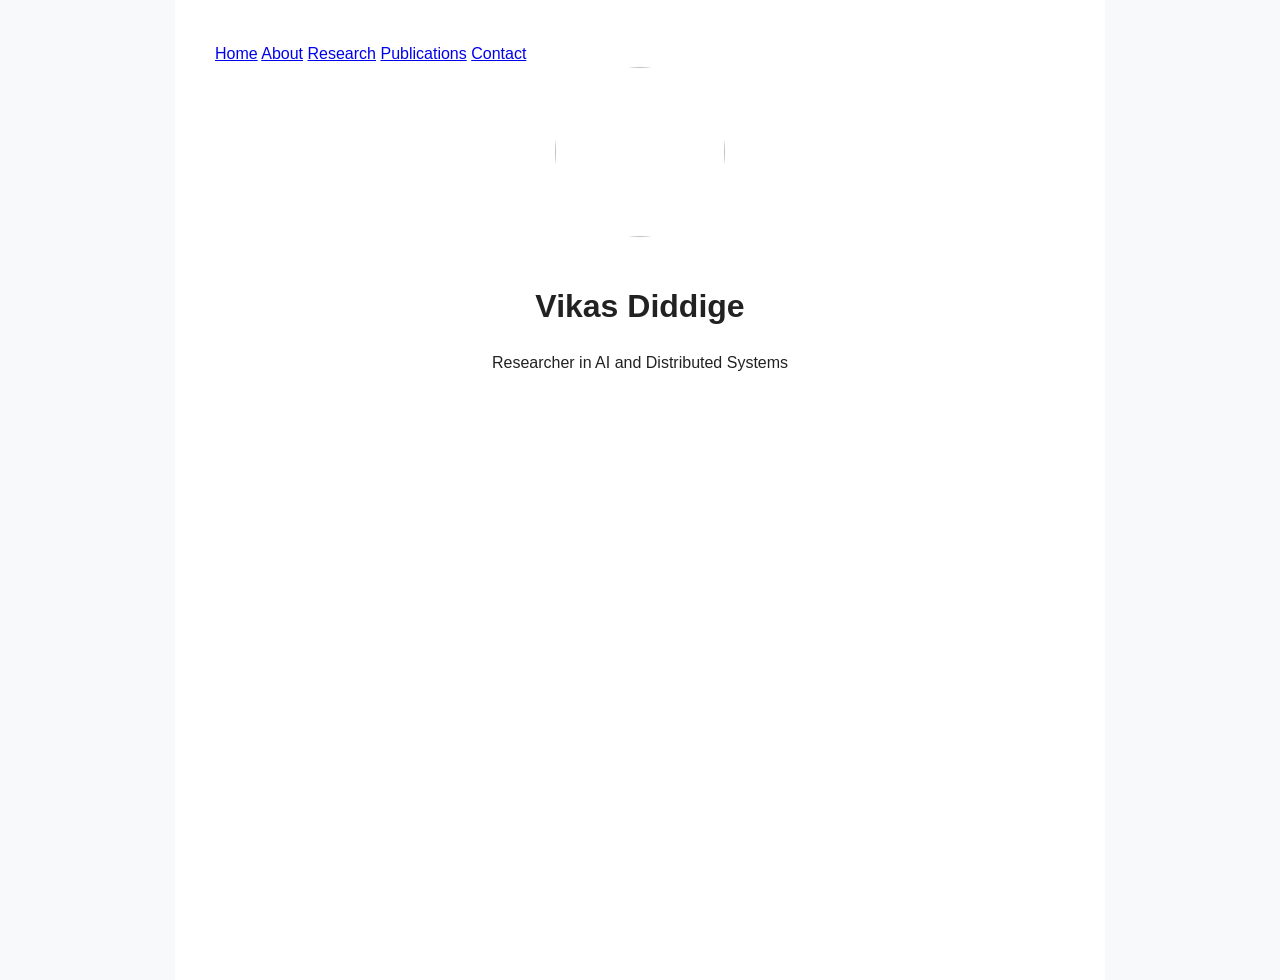
==== index.html @ b0e176e8 "Update index.html" ====
<!DOCTYPE html>
<html>
<head>
    <title>Vikas Diddige</title>
    <link rel="stylesheet" href="style.css">
</head>

<body>

<div class="container">

    <nav>
        <a href="index.html">Home</a>
        <a href="about.html">About</a>
        <a href="research.html">Research</a>
        <a href="publications.html">Publications</a>
        <a href="contact.html">Contact</a>
    </nav>

    <header>

        <img src="profile.jpg" class="profile-pic">

        <h1>Vikas Diddige</h1>

        <p>
            Researcher in AI and Distributed Systems
        </p>

    </header>

</div>

</body>
</html>
---- style.css ----
body {
    font-family: Arial, sans-serif;
    line-height: 1.7;
    background-color: #f8f9fa;
    color: #222;
    margin: 0;
    padding: 0;
}

.container {
    max-width: 850px;
    margin: auto;
    background: white;
    padding: 40px;
    min-height: 100vh;
}

header {
    text-align: center;
    margin-bottom: 50px;
}

.profile-pic {
    width: 170px;
    height: 170px;
    border-radius: 50%;
    object-fit: cover;
    margin-bottom: 20px;
}

h1 {
    margin-bottom: 5px;
}

.tagline {
    color: #666;
    margin-bottom: 15px;
}

.links a {
    margin: 0 10px;
    text-decoration: none;
    color: #0066cc;
}

.links a:hover {
    text-decoration: underline;
}

section {
    margin-bottom: 50px;
}

h2 {
    border-bottom: 2px solid #eee;
    padding-bottom: 10px;
    margin-bottom: 25px;
}

.paper {
    margin-bottom: 30px;
}

.paper h3 {
    margin-bottom: 5px;
}

.authors {
    color: #555;
}

.venue {
    font-style: italic;
    color: #777;
}

.paper-links a {
    margin-right: 15px;
    text-decoration: none;
    color: #0066cc;
}

.paper-links a:hover {
    text-decoration: underline;
}
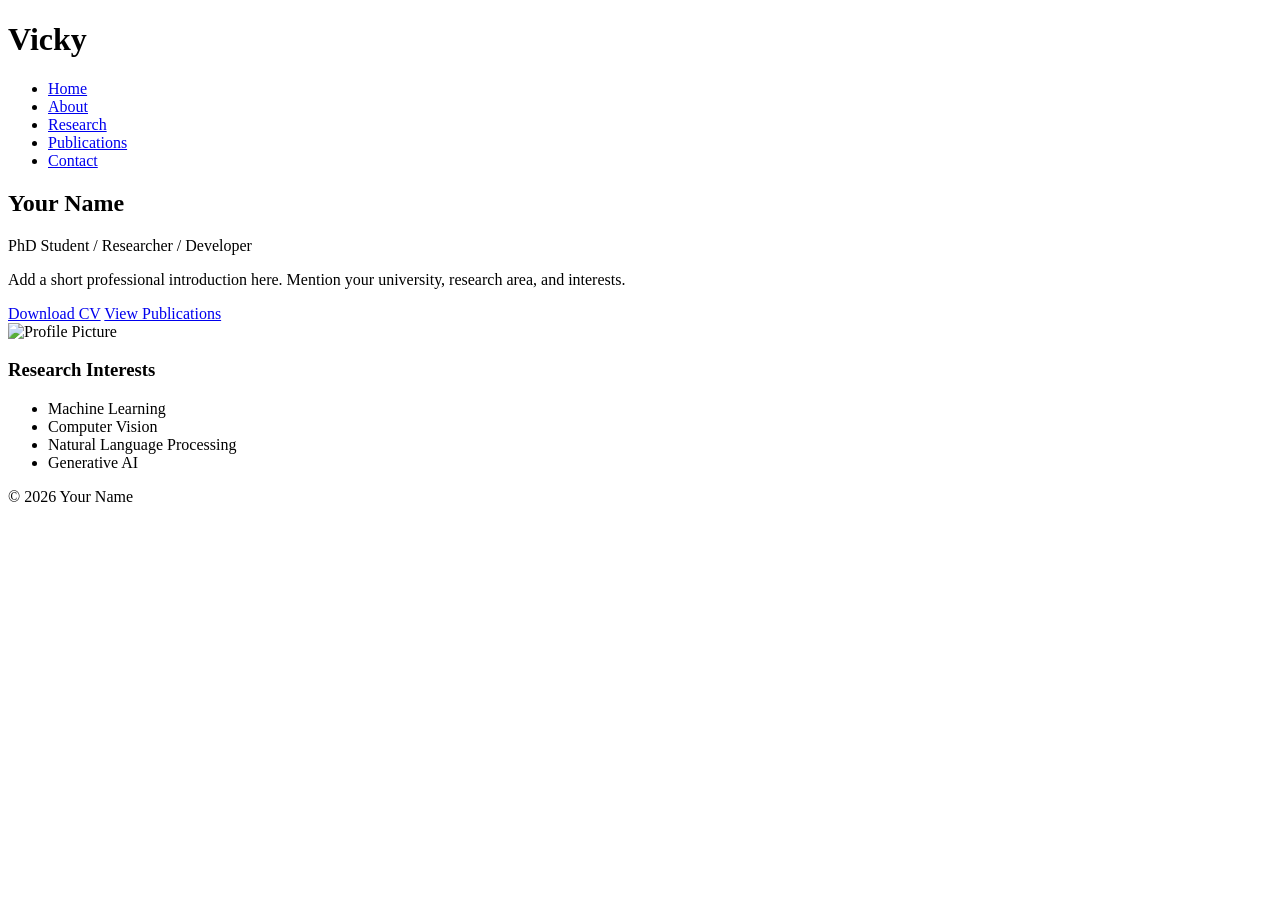
==== commit 3d89f2ed: "Create index.html" ====
--- a/index.html
+++ b/index.html
@@ -1,35 +1,67 @@
 <!DOCTYPE html>
-<html>
+<html lang="en">
 <head>
-    <title>Vikas Diddige</title>
+    <meta charset="UTF-8">
+    <meta name="viewport" content="width=device-width, initial-scale=1.0">
+    <title>Vicky | Home</title>
     <link rel="stylesheet" href="style.css">
 </head>
-
 <body>
 
-<div class="container">
+<header>
+    <div class="container nav-container">
+        <h1 class="logo">Vicky</h1>
 
-    <nav>
-        <a href="index.html">Home</a>
-        <a href="about.html">About</a>
-        <a href="research.html">Research</a>
-        <a href="publications.html">Publications</a>
-        <a href="contact.html">Contact</a>
-    </nav>
+        <nav>
+            <ul>
+                <li><a href="index.html">Home</a></li>
+                <li><a href="about.html">About</a></li>
+                <li><a href="research.html">Research</a></li>
+                <li><a href="publications.html">Publications</a></li>
+                <li><a href="contact.html">Contact</a></li>
+            </ul>
+        </nav>
+    </div>
+</header>
 
-    <header>
-
-        <img src="profile.jpg" class="profile-pic">
-
-        <h1>Vikas Diddige</h1>
+<section class="hero container">
+    <div class="hero-text">
+        <h2>Your Name</h2>
+        <p>
+            PhD Student / Researcher / Developer
+        </p>
 
         <p>
-            Researcher in AI and Distributed Systems
+            Add a short professional introduction here.
+            Mention your university, research area, and interests.
         </p>
 
-    </header>
+        <div class="buttons">
+            <a class="btn" href="assets/cv.pdf">Download CV</a>
+            <a class="btn secondary" href="publications.html">View Publications</a>
+        </div>
+    </div>
 
-</div>
+    <div class="hero-image">
+        <img src="assets/profile.jpg" alt="Profile Picture">
+    </div>
+</section>
 
+<section class="container section">
+    <h3>Research Interests</h3>
+
+    <ul class="research-list">
+        <li>Machine Learning</li>
+        <li>Computer Vision</li>
+        <li>Natural Language Processing</li>
+        <li>Generative AI</li>
+    </ul>
+</section>
+
+<footer>
+    <p>© 2026 Your Name</p>
+</footer>
+
+<script src="script.js"></script>
 </body>
 </html>
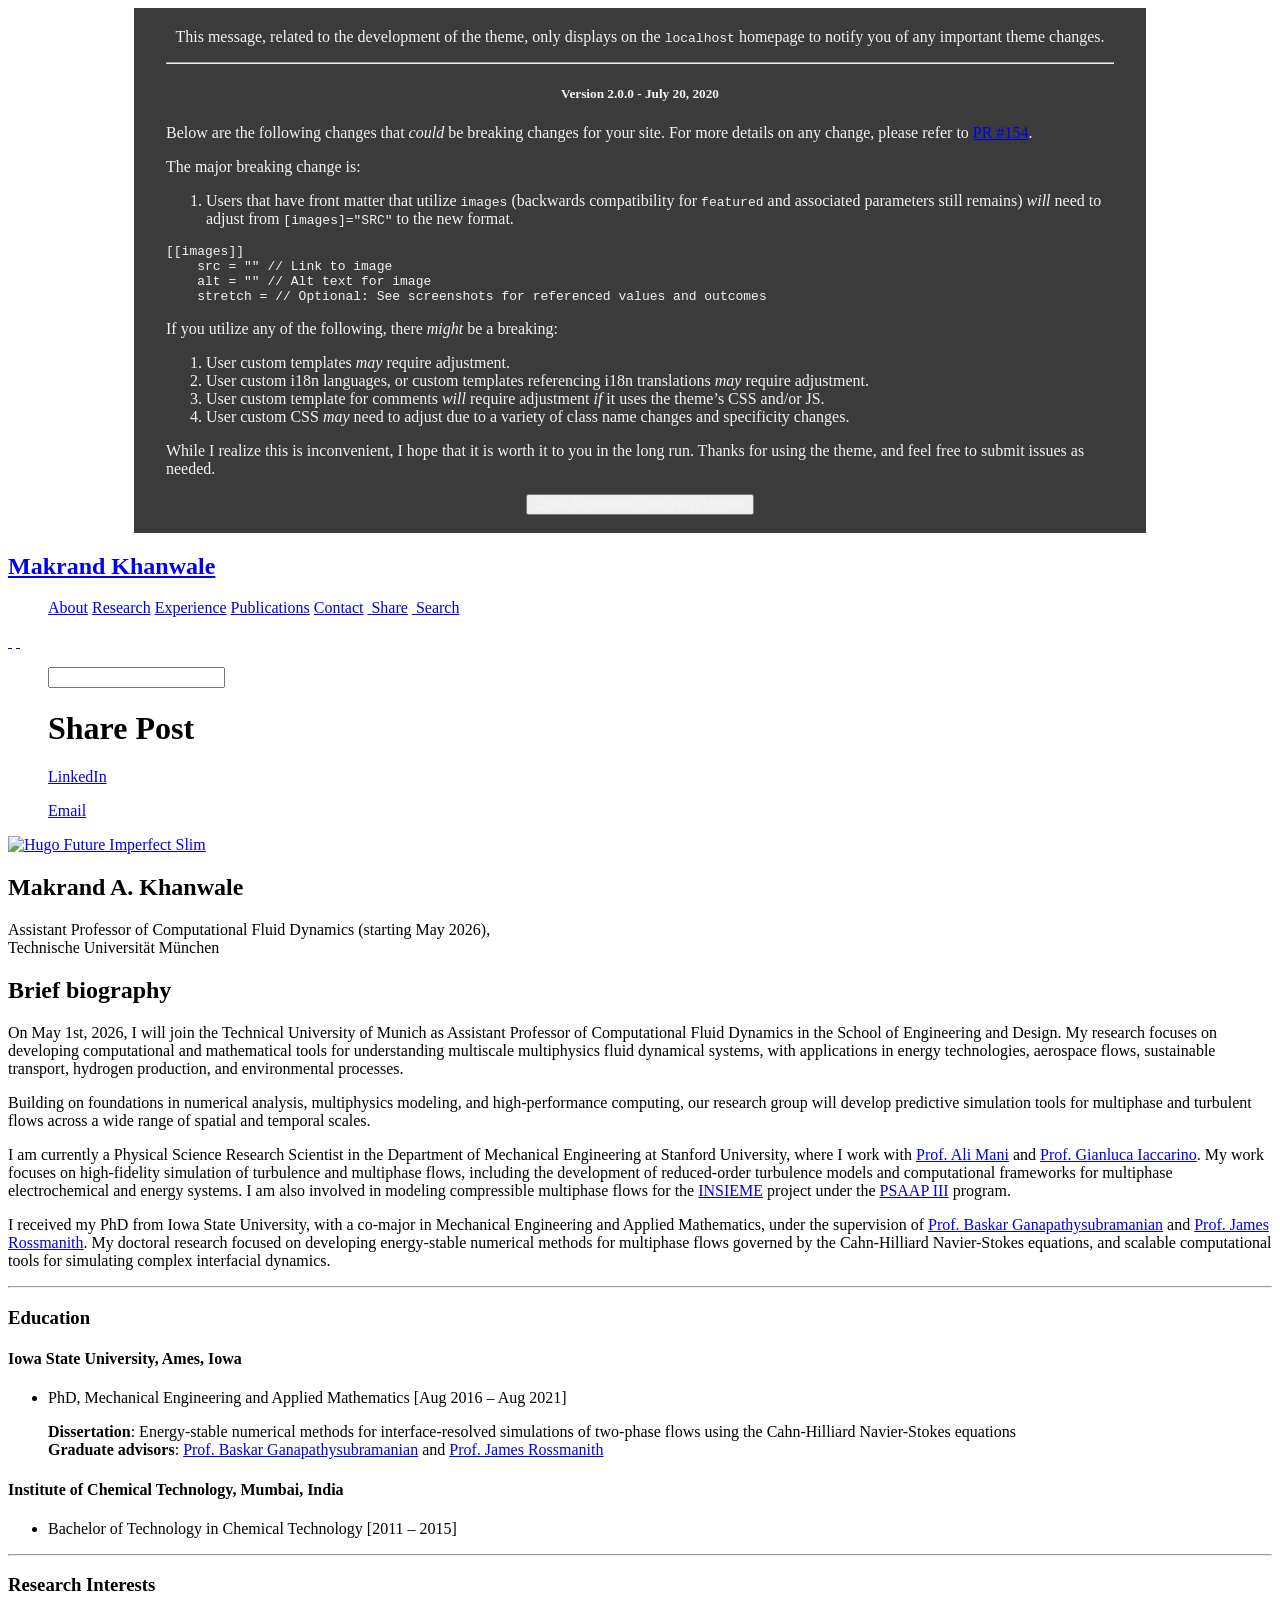
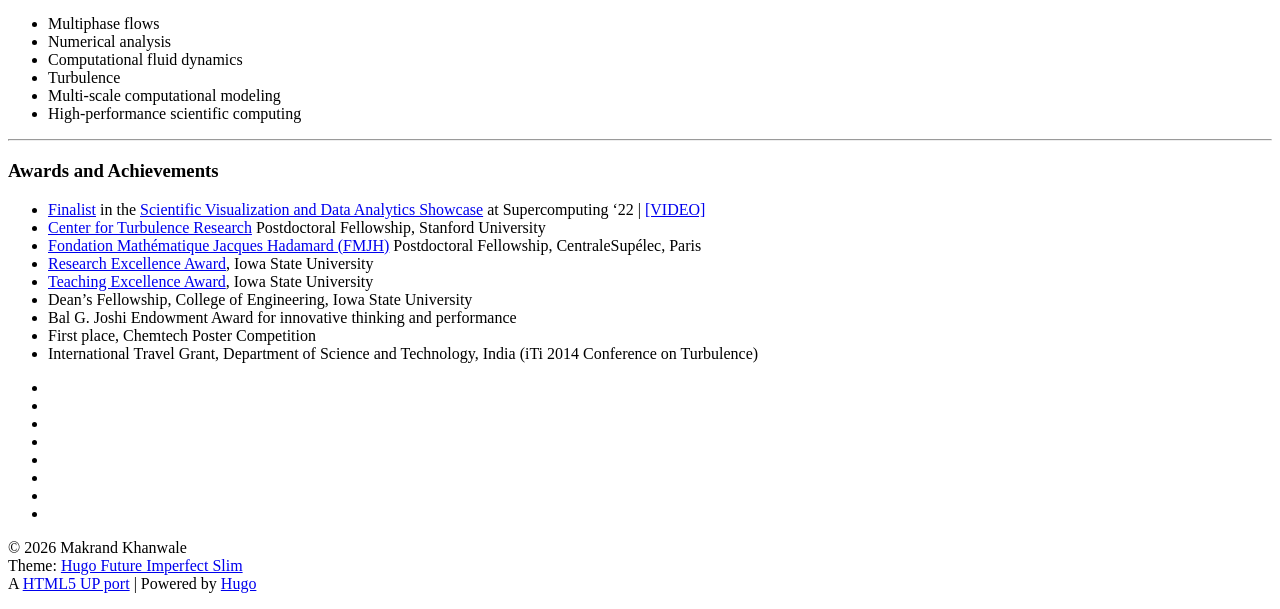
==== commit 2e9b731c: "Add files via upload" ====
--- a/index.html
+++ b/index.html
@@ -1,67 +1,294 @@
-<!DOCTYPE html>
+<!doctype html>
 <html lang="en">
-<head>
-    <meta charset="UTF-8">
-    <meta name="viewport" content="width=device-width, initial-scale=1.0">
-    <title>Vicky | Home</title>
-    <link rel="stylesheet" href="style.css">
+  <head>
+  <meta charset="utf-8">
+<title>Makrand Khanwale</title>
+<meta name="viewport" content="width=device-width, initial-scale=1">
+
+
+  <link rel="apple-touch-icon" sizes="180x180" href="/favicon/apple-touch-icon.png?v=1">
+  <link rel="icon" type="image/png" sizes="32x32" href="/favicon/favicon-32x32.png?v=1">
+  <link rel="icon" type="image/png" sizes="16x16" href="/favicon/favicon-16x16.png?v=1">
+  <link rel="manifest" href="/favicon/site.webmanifest?v=1">
+  
+    <link rel="mask-icon" href="/favicon/safari-pinned-tab.svg?v=1" color="#ffffff">
+    <link rel="shortcut icon" href="/favicon/favicon.ico?v=1">
+    <meta name="msapplication-config" content="/favicon/browserconfig.xml?v=1">
+  
+  <meta name="msapplication-TileColor" content="#ffffff">
+  <meta name="theme-color" content="#ffffff">
+
+<meta name="generator" content="Hugo 0.68.3" /><meta property="og:site_name" content="Makrand Khanwale">
+  <meta property="og:title" content="Makrand Khanwale">
+  <meta property="og:description" content="Site about work of Makrand Khanwale.">
+  <meta property="description" content="Site about work of Makrand Khanwale.">
+  <meta property="og:url" content="https://makrandak.github.io/">
+  <meta property="og:type" content="website">
+  
+    <meta property="og:image" content="https://makrandak.github.io/img/main/IMG_5171c.jpg">
+  
+  <link rel="stylesheet" href="/css/bundle.min.d9e04ae08c9b3049b766dbd4aeab7d862c5ea1d13679b621490e0f5df5507497.css" integrity="sha256-2eBK4IybMEm3ZtvUrqt9hixeodE2ebYhSQ4PXfVQdJc="><link rel="stylesheet" href="/css/add-on.css">
 </head>
-<body>
-
-<header>
-    <div class="container nav-container">
-        <h1 class="logo">Vicky</h1>
-
-        <nav>
-            <ul>
-                <li><a href="index.html">Home</a></li>
-                <li><a href="about.html">About</a></li>
-                <li><a href="research.html">Research</a></li>
-                <li><a href="publications.html">Publications</a></li>
-                <li><a href="contact.html">Contact</a></li>
-            </ul>
-        </nav>
+
+  <body>
+    
+
+  <div id="theme-message" style="background-color:#3c3b3b;color:#f4f4f4;margin:auto auto;padding:.25em 2em;width:75%;">
+    <p style="text-align:center;">This message, related to the development of the theme, only displays on the
+      <code>localhost</code> homepage to notify you of any important theme changes.</p>
+      <hr>
+      <h5 style="color:#f4f4f4;text-align:center;"><i class="fas fa-exclamation-triangle"></i>Version 2.0.0 - July 20, 2020<i class="fas fa-exclamation-triangle"></i></h5>
+    <p>Below are the following changes that <em>could</em> be breaking changes for your site. For more details on any change, please refer to <a href="https://github.com/pacollins/hugo-future-imperfect-slim/pull/154">PR #154</a>.</p>
+<p>The major breaking change is:</p>
+<ol>
+<li>Users that have front matter that utilize <code>images</code> (backwards compatibility for <code>featured</code> and associated parameters still remains) <em>will</em> need to adjust from <code>[images]=&quot;SRC&quot;</code> to the new format.</li>
+</ol>
+<pre><code>[[images]]
+    src = &quot;&quot; // Link to image
+    alt = &quot;&quot; // Alt text for image
+    stretch = // Optional: See screenshots for referenced values and outcomes
+</code></pre><p>If you utilize any of the following, there <em>might</em> be a breaking:</p>
+<ol>
+<li>User custom templates <em>may</em> require adjustment.</li>
+<li>User custom i18n languages, or custom templates referencing i18n translations <em>may</em> require adjustment.</li>
+<li>User custom template for comments <em>will</em> require adjustment <em>if</em> it uses the theme&rsquo;s CSS and/or JS.</li>
+<li>User custom CSS <em>may</em> need to adjust due to a variety of class name changes and specificity changes.</li>
+</ol>
+<p>While I realize this is inconvenient, I hope that it is worth it to you in the long run. Thanks for using the theme, and feel free to submit issues as needed.</p>
+
+    <div style="text-align:center;">
+      <button onclick="removeBox()" class="button" style="color:#f4f4f4;margin-bottom:1em;">Close Notification Until Next Update</button>
     </div>
+    <script>
+      if (window.location.href.indexOf('localhost:') < 1 || window.localStorage.getItem('HFIS-version') == '2.0.0') {
+        document.getElementsByTagName("body")[0].removeChild(document.getElementById("theme-message"));
+      }
+      function removeBox() {
+        window.localStorage.setItem('HFIS-version', '2.0.0');
+        document.getElementsByTagName("body")[0].removeChild(document.getElementById("theme-message"));
+      }
+    </script>
+  </div>
+<header id="site-header">
+  <nav id="site-nav">
+    <h1 class="nav-title">
+      <a href="/" class="nav">
+        
+          Makrand Khanwale
+        
+      </a>
+    </h1>
+    <menu id="site-nav-menu" class="flyout-menu menu">
+      
+        
+          
+          <a href="/" class="nav link"><i class='fa fa-home'></i> About</a>
+        
+      
+        
+          
+          <a href="/research/" class="nav link"><i class='far fa-id-card'></i> Research</a>
+        
+      
+        
+          
+          <a href="/experience/" class="nav link"><i class='far fa-id-card'></i> Experience</a>
+        
+      
+        
+          
+          <a href="/publications/" class="nav link"><i class='far fa-id-card'></i> Publications</a>
+        
+      
+        
+          
+          <a href="/contact/" class="nav link"><i class='far fa-envelope'></i> Contact</a>
+        
+      
+      <a href="#share-menu" class="nav link share-toggle"><i class="fas fa-share-alt">&nbsp;</i>Share</a>
+      <a href="#search-input" class="nav link search-toggle"><i class="fas fa-search">&nbsp;</i>Search</a>
+    </menu>
+    <a href="#search-input" class="nav search-toggle"><i class="fas fa-search fa-2x">&nbsp;</i></a>
+    <a href="#share-menu" class="nav share-toggle"><i class="fas fa-share-alt fa-2x">&nbsp;</i></a>
+    
+    <a href="#site-nav" class="nav nav-toggle"><i class="fas fa-bars fa-2x"></i></a>
+  </nav>
+  <menu id="search" class="menu"><input id="search-input" class="search-input menu"></input><div id="search-results" class="search-results menu"></div></menu>
+  
+  
+    <menu id="share-menu" class="flyout-menu menu">
+      <h1>Share Post</h1>
+      
+
+
+
+
+  
+        <a href="//www.linkedin.com/shareArticle?url=https%3a%2f%2fmakrandak.github.io%2f&amp;title=Makrand%20Khanwale" target="_blank" rel="noopener" class="nav share-btn linkedin">
+            <p>LinkedIn</p>
+          </a>
+  
+
+  
+        <a href="mailto:?subject=Check%20out%20this%20post%20by %7b%20%20%20%20%20%20%20%20map%5b%5d%7d&amp;body=https%3a%2f%2fmakrandak.github.io%2f" target="_blank" class="nav share-btn email" data-proofer-ignore>
+          <p>Email</p>
+        </a>
+  
+
+
+    </menu>
+  
 </header>
 
-<section class="hero container">
-    <div class="hero-text">
-        <h2>Your Name</h2>
-        <p>
-            PhD Student / Researcher / Developer
-        </p>
-
-        <p>
-            Add a short professional introduction here.
-            Mention your university, research area, and interests.
-        </p>
-
-        <div class="buttons">
-            <a class="btn" href="assets/cv.pdf">Download CV</a>
-            <a class="btn secondary" href="publications.html">View Publications</a>
-        </div>
+    <div id="wrapper">
+      <section id="site-intro" >
+  <a href="/"><img src="https://makrandak.github.io/img/main/IMG_5171c.jpg" width="400" alt="Hugo Future Imperfect Slim" /></a>
+  <header>
+    <h1>Makrand A. Khanwale</h1>
+  </header>
+  <main>
+    <p>Assistant Professor of Computational Fluid Dynamics (starting May 2026), <br>Technische Universität München</p>
+  </main>
+  
+</section>
+
+      <main id="site-main">
+        
+  
+    <article class="post">
+      <header>
+        <h1>Brief biography</h1>
+      </header>
+      <div class="content">
+        <p>On May 1st, 2026, I will join the Technical University of Munich as Assistant Professor of Computational Fluid Dynamics in the School of Engineering and Design. My research focuses on developing computational and mathematical tools for understanding multiscale multiphysics fluid dynamical systems, with applications in energy technologies, aerospace flows, sustainable transport, hydrogen production, and environmental processes.</p>
+<p>Building on foundations in numerical analysis, multiphysics modeling, and high-performance computing, our research group will develop predictive simulation tools for multiphase and turbulent flows across a wide range of spatial and temporal scales.</p>
+<p>I am currently a Physical Science Research Scientist in the Department of Mechanical Engineering at Stanford University, where I work with <a href="https://profiles.stanford.edu/ali-mani">Prof. Ali Mani</a> and <a href="https://profiles.stanford.edu/gianluca-iaccarino">Prof. Gianluca Iaccarino</a>. My work focuses on high-fidelity simulation of turbulence and multiphase flows, including the development of reduced-order turbulence models and computational frameworks for multiphase electrochemical and energy systems. I am also involved in modeling compressible multiphase flows for the <a href="https://insieme.stanford.edu/">INSIEME</a> project under the <a href="https://psaap.llnl.gov/">PSAAP III</a> program.</p>
+<p>I received my PhD from Iowa State University, with a co-major in Mechanical Engineering and Applied Mathematics, under the supervision of <a href="https://www.me.iastate.edu/faculty/profile/baskarg/">Prof. Baskar Ganapathysubramanian</a> and <a href="https://faculty.sites.iastate.edu/rossmani/">Prof. James Rossmanith</a>. My doctoral research focused on developing energy-stable numerical methods for multiphase flows governed by the Cahn-Hilliard Navier-Stokes equations, and scalable computational tools for simulating complex interfacial dynamics.</p>
+<hr>
+<h3 id="education">Education</h3>
+<h4 id="iowa-state-university-ames-iowa">Iowa State University, Ames, Iowa</h4>
+<ul>
+<li>
+<p>PhD, Mechanical Engineering and Applied Mathematics  [Aug 2016 – Aug 2021]</p>
+<p><strong>Dissertation</strong>: Energy-stable numerical methods for interface-resolved simulations of two-phase flows using the Cahn-Hilliard Navier-Stokes equations<br>
+<strong>Graduate advisors</strong>: <a href="https://www.me.iastate.edu/faculty/profile/baskarg/">Prof. Baskar Ganapathysubramanian</a> and <a href="https://faculty.sites.iastate.edu/rossmani/">Prof. James Rossmanith</a></p>
+</li>
+</ul>
+<h4 id="institute-of-chemical-technology-mumbai-india">Institute of Chemical Technology, Mumbai, India</h4>
+<ul>
+<li>Bachelor of Technology in Chemical Technology  [2011 – 2015]</li>
+</ul>
+<hr>
+<h3 id="research-interests">Research Interests</h3>
+<ul>
+<li>Multiphase flows</li>
+<li>Numerical analysis</li>
+<li>Computational fluid dynamics</li>
+<li>Turbulence</li>
+<li>Multi-scale computational modeling</li>
+<li>High-performance scientific computing</li>
+</ul>
+<hr>
+<h3 id="awards-and-achievements">Awards and Achievements</h3>
+<ul>
+<li><a href="https://sc22.supercomputing.org/proceedings/sci_viz/sci_viz_pages/svs108.html">Finalist</a> in the <a href="https://sc22.supercomputing.org/program/posters/scientific-visualization-data-analytics-showcase/">Scientific Visualization and Data Analytics Showcase</a> at Supercomputing &lsquo;22 | <a href="https://www.youtube.com/watch?v=JFBsgrrEFro&amp;list=PLyZk_jpQAUzmUG17DBQnrlN2zIyE&amp;index=2">[VIDEO]</a></li>
+<li><a href="https://ctr.stanford.edu/">Center for Turbulence Research</a> Postdoctoral Fellowship, Stanford University</li>
+<li><a href="https://www.fondation-hadamard.fr/en/our-programs/transversal-programs/postdoc-fellowships/thematic-post-docs/">Fondation Mathématique Jacques Hadamard (FMJH)</a> Postdoctoral Fellowship, CentraleSupélec, Paris</li>
+<li><a href="https://www.grad-college.iastate.edu/academics/awards/rex/">Research Excellence Award</a>, Iowa State University</li>
+<li><a href="https://www.grad-college.iastate.edu/academics/awards/tex/">Teaching Excellence Award</a>, Iowa State University</li>
+<li>Dean&rsquo;s Fellowship, College of Engineering, Iowa State University</li>
+<li>Bal G. Joshi Endowment Award for innovative thinking and performance</li>
+<li>First place, Chemtech Poster Competition</li>
+<li>International Travel Grant, Department of Science and Technology, India (iTi 2014 Conference on Turbulence)</li>
+</ul>
+
+      </div>
+    </article>
+  
+
+      </main>
+      <section id="site-sidebar">
+  
+
+  
+
+  
+</section>
+
+      <footer id="site-footer">
+  
+      <ul class="socnet-icons">
+        
+    <li><a href="/index.xml" type="application/rss+xml" target="_blank" title="RSS" class="fas fa-rss"></a></li>
+
+
+        <li><a href="//github.com/makrandak" target="_blank" rel="noopener" title="GitHub" class="fab fa-github"></a></li>
+
+
+<li><a href="//bitbucket.com/makrandak" target="_blank" rel="noopener" title="Bitbucket" class="fab fa-bitbucket"></a></li>
+
+
+
+
+
+
+
+
+<li><a href="//www.linkedin.com/in/makrandkhanwale" target="_blank" rel="noopener" title="LinkedIn" class="fab fa-linkedin"></a></li>
+
+
+
+
+
+
+
+
+
+
+
+
+
+
+
+
+
+
+
+
+
+
+<li><a href="//scholar.google.com/citations?user=ai7GTW8AAAAJ%26hl%3den" target="_blank" rel="noopener" title="Google Scholar"><i class="ai ai-google-scholar"></i></a></li>
+<li><a href="//orcid.org/0000-0002-8809-6320" target="_blank" rel="noopener" title="ORCID"><i class="ai ai-orcid"></i></a></li>
+<li><a href="//researchgate.net/profile/Makrand_Khanwale3" target="_blank" rel="noopener" title="Research Gate"><i class="ai ai-researchgate"></i></a></li>
+
+
+<li><a href="mailto:makrand.khanwale@tum.de" target="_blank" title="Email" class="far fa-envelope"></a></li>
+
+      </ul>
+  
+  <p class="copyright">
+    © 2026 Makrand Khanwale
+      <br>
+    Theme: <a href='https://github.com/pacollins/hugo-future-imperfect-slim' target='_blank' rel='noopener'>Hugo Future Imperfect Slim</a><br>A <a href='https://html5up.net/future-imperfect' target='_blank' rel='noopener'>HTML5 UP port</a> | Powered by <a href='https://gohugo.io/' title='0.68.3' target='_blank' rel='noopener'>Hugo</a>
+  </p>
+</footer>
+<a id="back-to-top" href="#" class="fas fa-arrow-up fa-2x"></a>
+
+      <script src="/js/highlight.js"></script>
+    
+    <script>hljs.initHighlightingOnLoad();</script><script src="/js/bundle.min.5955090a3253deadcd66071270aa2274dabe15ffc97094cec252d87b6f3f00bf.js" integrity="sha256-WVUJCjJT3q3NZgcScKoidNq&#43;Ff/JcJTOwlLYe28/AL8="></script>
+    <script src="/js/add-on.js"></script>
+<script type="application/javascript">
+var doNotTrack = false;
+if (!doNotTrack) {
+	window.ga=window.ga||function(){(ga.q=ga.q||[]).push(arguments)};ga.l=+new Date;
+	ga('create', 'G-4B4L5S7149', 'auto');
+	
+	ga('send', 'pageview');
+}
+</script>
+<script async src='https://www.google-analytics.com/analytics.js'></script>
+
     </div>
-
-    <div class="hero-image">
-        <img src="assets/profile.jpg" alt="Profile Picture">
-    </div>
-</section>
-
-<section class="container section">
-    <h3>Research Interests</h3>
-
-    <ul class="research-list">
-        <li>Machine Learning</li>
-        <li>Computer Vision</li>
-        <li>Natural Language Processing</li>
-        <li>Generative AI</li>
-    </ul>
-</section>
-
-<footer>
-    <p>© 2026 Your Name</p>
-</footer>
-
-<script src="script.js"></script>
-</body>
+  </body>
 </html>
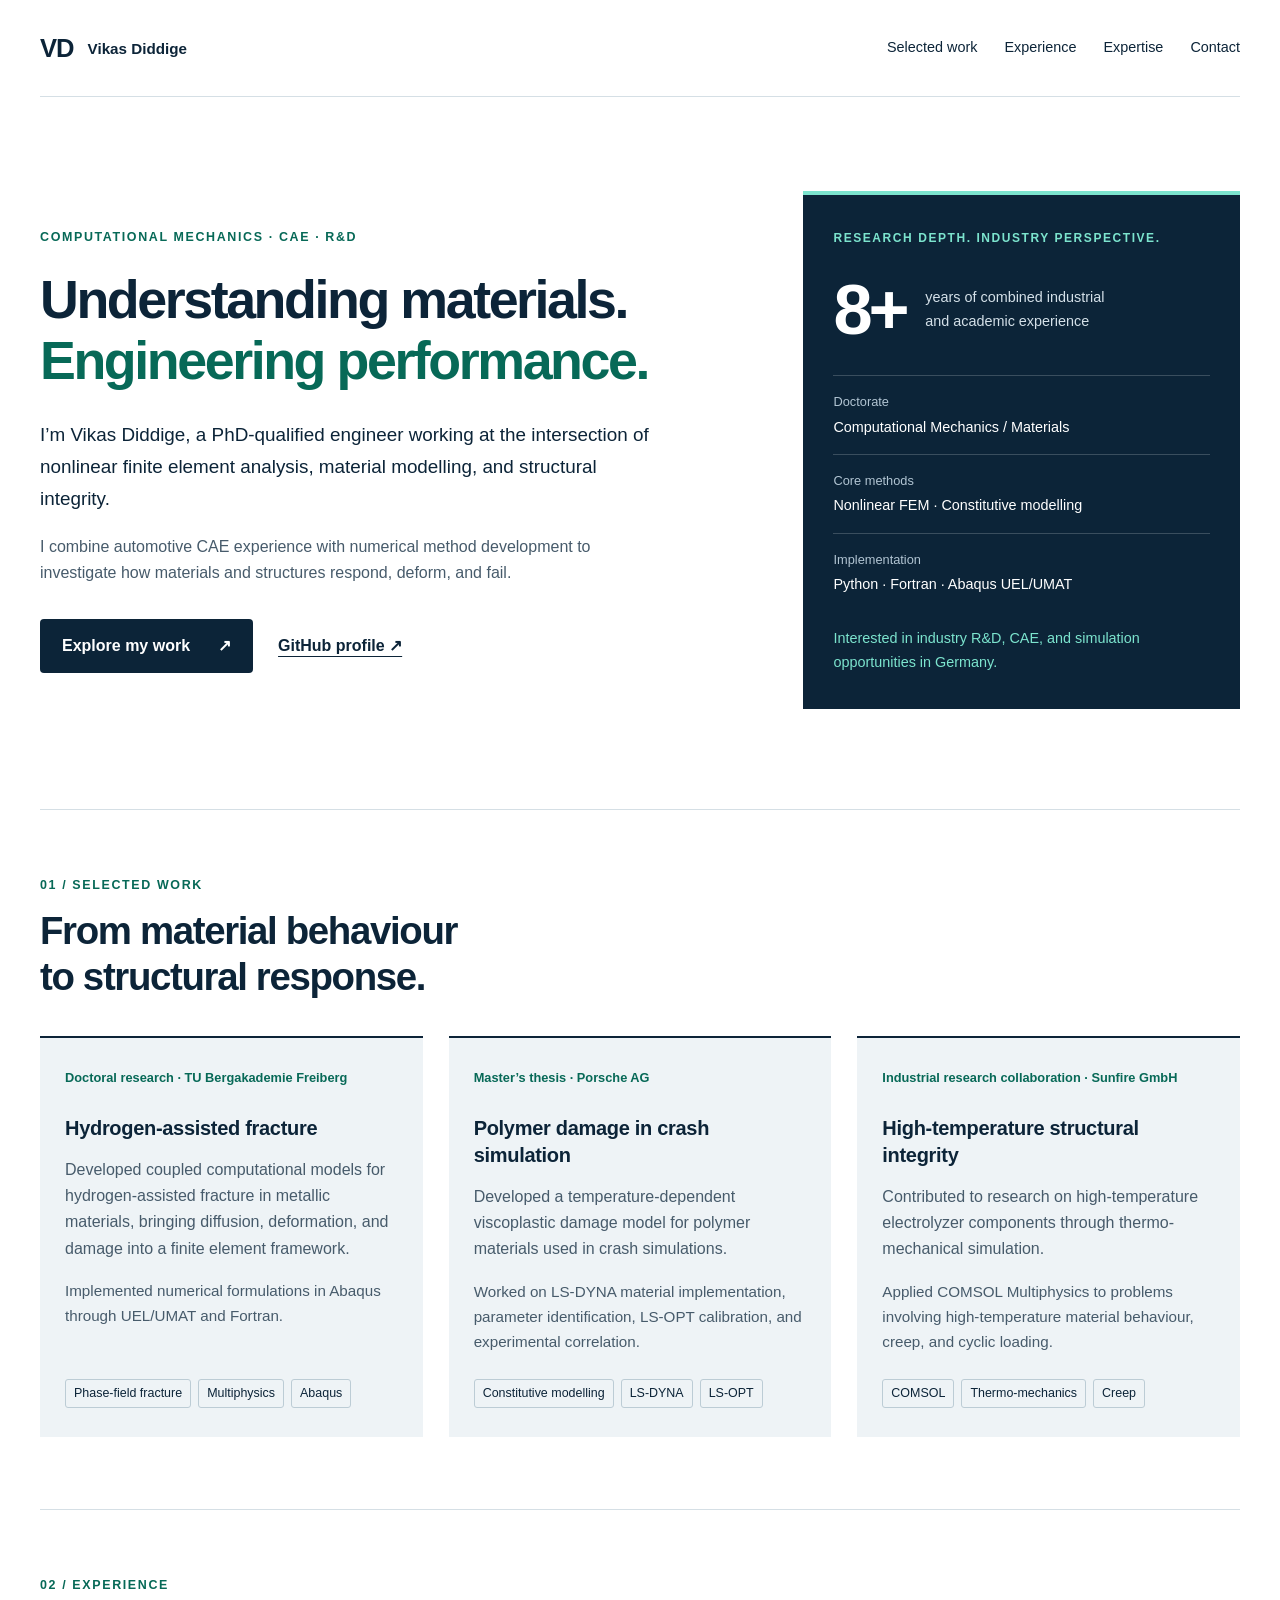
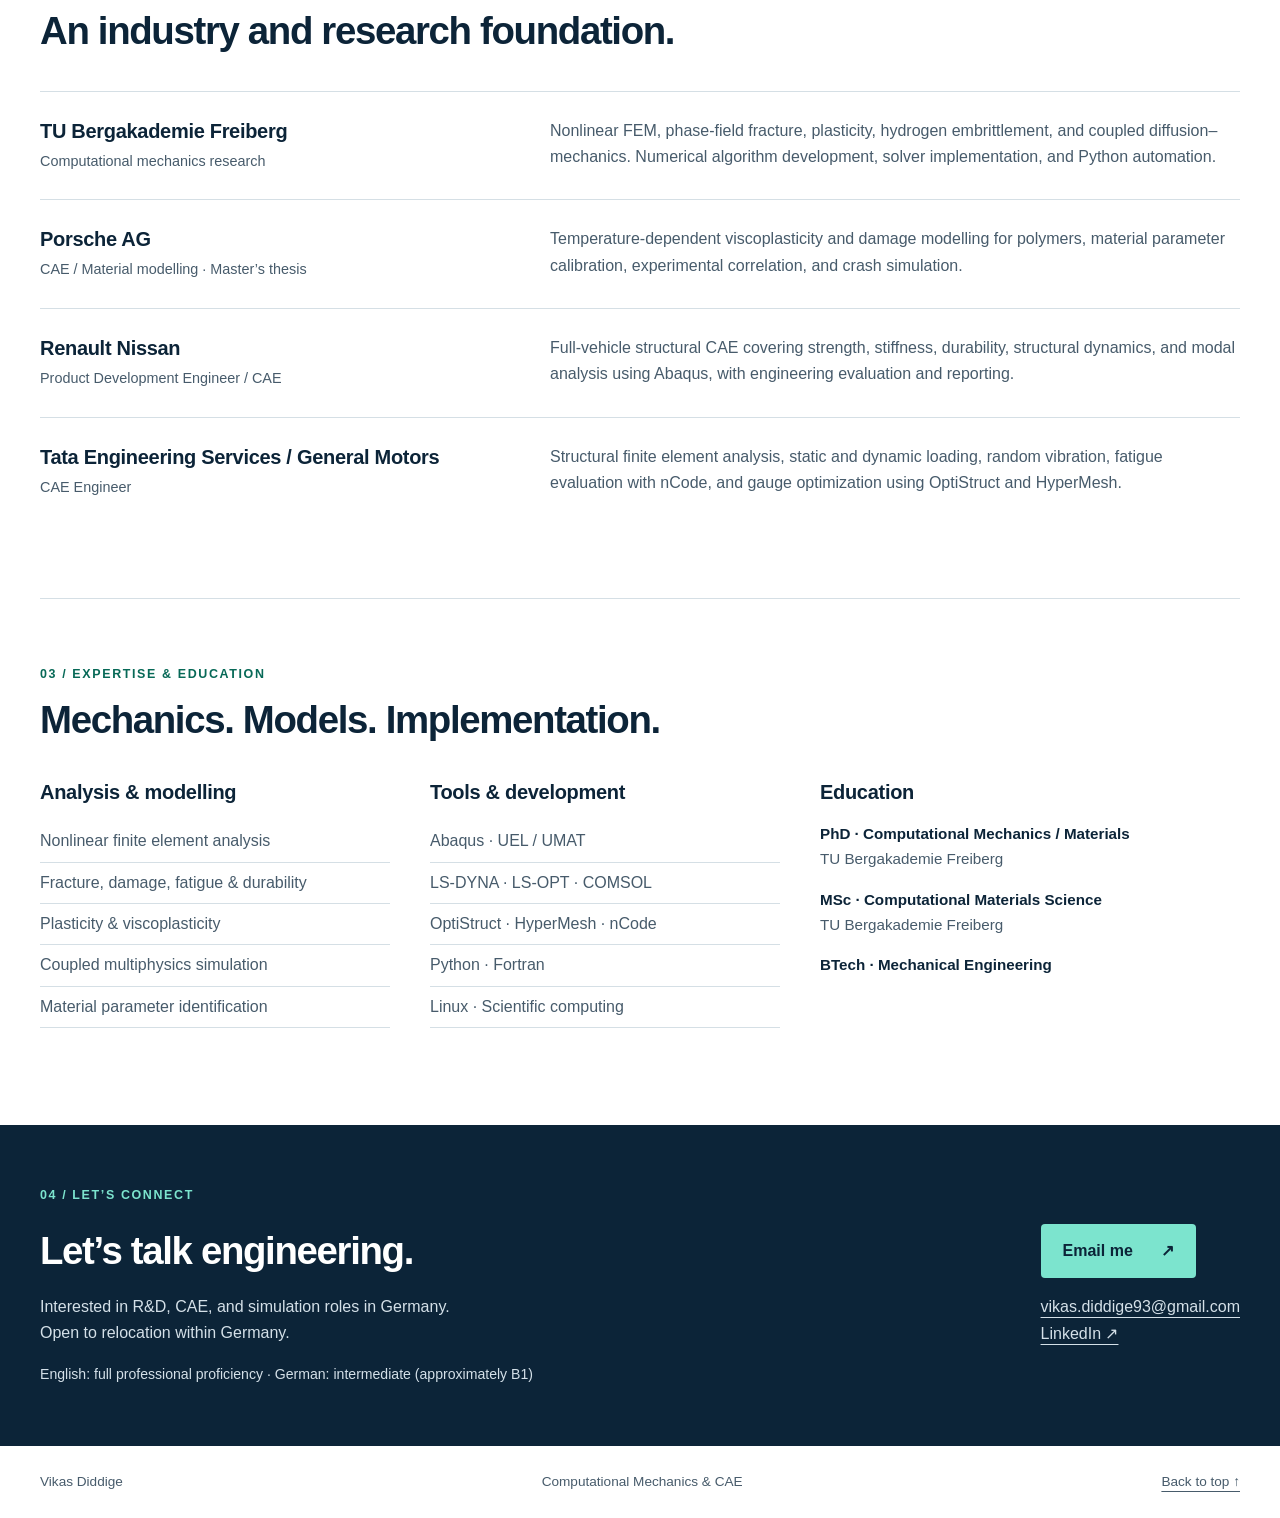
==== commit 36aa6706: "Add files via upload" ====
--- a/index.html
+++ b/index.html
@@ -1,294 +1,45 @@
 <!doctype html>
 <html lang="en">
-  <head>
+<head>
   <meta charset="utf-8">
-<title>Makrand Khanwale</title>
-<meta name="viewport" content="width=device-width, initial-scale=1">
-
-
-  <link rel="apple-touch-icon" sizes="180x180" href="/favicon/apple-touch-icon.png?v=1">
-  <link rel="icon" type="image/png" sizes="32x32" href="/favicon/favicon-32x32.png?v=1">
-  <link rel="icon" type="image/png" sizes="16x16" href="/favicon/favicon-16x16.png?v=1">
-  <link rel="manifest" href="/favicon/site.webmanifest?v=1">
-  
-    <link rel="mask-icon" href="/favicon/safari-pinned-tab.svg?v=1" color="#ffffff">
-    <link rel="shortcut icon" href="/favicon/favicon.ico?v=1">
-    <meta name="msapplication-config" content="/favicon/browserconfig.xml?v=1">
-  
-  <meta name="msapplication-TileColor" content="#ffffff">
-  <meta name="theme-color" content="#ffffff">
-
-<meta name="generator" content="Hugo 0.68.3" /><meta property="og:site_name" content="Makrand Khanwale">
-  <meta property="og:title" content="Makrand Khanwale">
-  <meta property="og:description" content="Site about work of Makrand Khanwale.">
-  <meta property="description" content="Site about work of Makrand Khanwale.">
-  <meta property="og:url" content="https://makrandak.github.io/">
-  <meta property="og:type" content="website">
-  
-    <meta property="og:image" content="https://makrandak.github.io/img/main/IMG_5171c.jpg">
-  
-  <link rel="stylesheet" href="/css/bundle.min.d9e04ae08c9b3049b766dbd4aeab7d862c5ea1d13679b621490e0f5df5507497.css" integrity="sha256-2eBK4IybMEm3ZtvUrqt9hixeodE2ebYhSQ4PXfVQdJc="><link rel="stylesheet" href="/css/add-on.css">
+  <meta name="viewport" content="width=device-width, initial-scale=1">
+  <meta name="description" content="Vikas Diddige — PhD-qualified computational mechanics and CAE engineer. Nonlinear FEM, material modelling, structural integrity and multiphysics simulation.">
+  <title>Vikas Diddige | Computational Mechanics & CAE</title>
+  <link rel="icon" type="image/svg+xml" href="data:image/svg+xml,%3Csvg xmlns='http://www.w3.org/2000/svg' viewBox='0 0 64 64'%3E%3Crect width='64' height='64' rx='12' fill='%230c2438'/%3E%3Ctext x='32' y='42' text-anchor='middle' font-family='Arial' font-size='29' font-weight='bold' fill='%237ce4ce'%3EVD%3C/text%3E%3C/svg%3E">
+  <link rel="stylesheet" href="styles.css">
 </head>
-
-  <body>
-    
-
-  <div id="theme-message" style="background-color:#3c3b3b;color:#f4f4f4;margin:auto auto;padding:.25em 2em;width:75%;">
-    <p style="text-align:center;">This message, related to the development of the theme, only displays on the
-      <code>localhost</code> homepage to notify you of any important theme changes.</p>
-      <hr>
-      <h5 style="color:#f4f4f4;text-align:center;"><i class="fas fa-exclamation-triangle"></i>Version 2.0.0 - July 20, 2020<i class="fas fa-exclamation-triangle"></i></h5>
-    <p>Below are the following changes that <em>could</em> be breaking changes for your site. For more details on any change, please refer to <a href="https://github.com/pacollins/hugo-future-imperfect-slim/pull/154">PR #154</a>.</p>
-<p>The major breaking change is:</p>
-<ol>
-<li>Users that have front matter that utilize <code>images</code> (backwards compatibility for <code>featured</code> and associated parameters still remains) <em>will</em> need to adjust from <code>[images]=&quot;SRC&quot;</code> to the new format.</li>
-</ol>
-<pre><code>[[images]]
-    src = &quot;&quot; // Link to image
-    alt = &quot;&quot; // Alt text for image
-    stretch = // Optional: See screenshots for referenced values and outcomes
-</code></pre><p>If you utilize any of the following, there <em>might</em> be a breaking:</p>
-<ol>
-<li>User custom templates <em>may</em> require adjustment.</li>
-<li>User custom i18n languages, or custom templates referencing i18n translations <em>may</em> require adjustment.</li>
-<li>User custom template for comments <em>will</em> require adjustment <em>if</em> it uses the theme&rsquo;s CSS and/or JS.</li>
-<li>User custom CSS <em>may</em> need to adjust due to a variety of class name changes and specificity changes.</li>
-</ol>
-<p>While I realize this is inconvenient, I hope that it is worth it to you in the long run. Thanks for using the theme, and feel free to submit issues as needed.</p>
-
-    <div style="text-align:center;">
-      <button onclick="removeBox()" class="button" style="color:#f4f4f4;margin-bottom:1em;">Close Notification Until Next Update</button>
-    </div>
-    <script>
-      if (window.location.href.indexOf('localhost:') < 1 || window.localStorage.getItem('HFIS-version') == '2.0.0') {
-        document.getElementsByTagName("body")[0].removeChild(document.getElementById("theme-message"));
-      }
-      function removeBox() {
-        window.localStorage.setItem('HFIS-version', '2.0.0');
-        document.getElementsByTagName("body")[0].removeChild(document.getElementById("theme-message"));
-      }
-    </script>
-  </div>
-<header id="site-header">
-  <nav id="site-nav">
-    <h1 class="nav-title">
-      <a href="/" class="nav">
-        
-          Makrand Khanwale
-        
-      </a>
-    </h1>
-    <menu id="site-nav-menu" class="flyout-menu menu">
-      
-        
-          
-          <a href="/" class="nav link"><i class='fa fa-home'></i> About</a>
-        
-      
-        
-          
-          <a href="/research/" class="nav link"><i class='far fa-id-card'></i> Research</a>
-        
-      
-        
-          
-          <a href="/experience/" class="nav link"><i class='far fa-id-card'></i> Experience</a>
-        
-      
-        
-          
-          <a href="/publications/" class="nav link"><i class='far fa-id-card'></i> Publications</a>
-        
-      
-        
-          
-          <a href="/contact/" class="nav link"><i class='far fa-envelope'></i> Contact</a>
-        
-      
-      <a href="#share-menu" class="nav link share-toggle"><i class="fas fa-share-alt">&nbsp;</i>Share</a>
-      <a href="#search-input" class="nav link search-toggle"><i class="fas fa-search">&nbsp;</i>Search</a>
-    </menu>
-    <a href="#search-input" class="nav search-toggle"><i class="fas fa-search fa-2x">&nbsp;</i></a>
-    <a href="#share-menu" class="nav share-toggle"><i class="fas fa-share-alt fa-2x">&nbsp;</i></a>
-    
-    <a href="#site-nav" class="nav nav-toggle"><i class="fas fa-bars fa-2x"></i></a>
-  </nav>
-  <menu id="search" class="menu"><input id="search-input" class="search-input menu"></input><div id="search-results" class="search-results menu"></div></menu>
-  
-  
-    <menu id="share-menu" class="flyout-menu menu">
-      <h1>Share Post</h1>
-      
-
-
-
-
-  
-        <a href="//www.linkedin.com/shareArticle?url=https%3a%2f%2fmakrandak.github.io%2f&amp;title=Makrand%20Khanwale" target="_blank" rel="noopener" class="nav share-btn linkedin">
-            <p>LinkedIn</p>
-          </a>
-  
-
-  
-        <a href="mailto:?subject=Check%20out%20this%20post%20by %7b%20%20%20%20%20%20%20%20map%5b%5d%7d&amp;body=https%3a%2f%2fmakrandak.github.io%2f" target="_blank" class="nav share-btn email" data-proofer-ignore>
-          <p>Email</p>
-        </a>
-  
-
-
-    </menu>
-  
-</header>
-
-    <div id="wrapper">
-      <section id="site-intro" >
-  <a href="/"><img src="https://makrandak.github.io/img/main/IMG_5171c.jpg" width="400" alt="Hugo Future Imperfect Slim" /></a>
-  <header>
-    <h1>Makrand A. Khanwale</h1>
+<body>
+  <a class="skip" href="#main">Skip to content</a>
+  <header class="wrap header">
+    <a class="identity" href="#main" aria-label="Vikas Diddige home">VD<span>Vikas Diddige</span></a>
+    <nav aria-label="Main navigation"><a href="#work">Selected work</a><a href="#experience">Experience</a><a href="#expertise">Expertise</a><a href="#contact">Contact</a></nav>
   </header>
-  <main>
-    <p>Assistant Professor of Computational Fluid Dynamics (starting May 2026), <br>Technische Universität München</p>
+  <main id="main">
+    <section class="hero wrap" aria-labelledby="intro-title">
+      <div class="hero-copy"><p class="eyebrow">Computational mechanics · CAE · R&D</p>
+      <h1 id="intro-title">Understanding materials.<br><span>Engineering performance.</span></h1>
+      <p class="intro">I’m Vikas Diddige, a PhD-qualified engineer working at the intersection of nonlinear finite element analysis, material modelling, and structural integrity.</p>
+      <p class="support">I combine automotive CAE experience with numerical method development to investigate how materials and structures respond, deform, and fail.</p>
+      <div class="actions"><a class="button" href="#work">Explore my work <span aria-hidden="true">↗</span></a><a class="text-link" href="https://github.com/vikasdiddige">GitHub profile ↗</a></div></div>
+      <aside class="summary" aria-label="Professional summary"><p class="eyebrow">Research depth. Industry perspective.</p><div class="metric"><strong>8+</strong><span>years of combined industrial<br>and academic experience</span></div><div class="summary-line"><span>Doctorate</span><strong>Computational Mechanics / Materials</strong></div><div class="summary-line"><span>Core methods</span><strong>Nonlinear FEM · Constitutive modelling</strong></div><div class="summary-line"><span>Implementation</span><strong>Python · Fortran · Abaqus UEL/UMAT</strong></div><p class="opportunity">Interested in industry R&D, CAE, and simulation opportunities in Germany.</p></aside>
+    </section>
+    <section id="work" class="section wrap" aria-labelledby="work-title"><div class="section-heading"><p class="eyebrow">01 / Selected work</p><h2 id="work-title">From material behaviour<br>to structural response.</h2></div>
+      <div class="work-grid">
+        <article class="project"><p class="project-type">Doctoral research · TU Bergakademie Freiberg</p><h3>Hydrogen-assisted fracture</h3><p>Developed coupled computational models for hydrogen-assisted fracture in metallic materials, bringing diffusion, deformation, and damage into a finite element framework.</p><p class="contribution">Implemented numerical formulations in Abaqus through UEL/UMAT and Fortran.</p><ul class="tags" aria-label="Methods"><li>Phase-field fracture</li><li>Multiphysics</li><li>Abaqus</li></ul></article>
+        <article class="project"><p class="project-type">Master’s thesis · Porsche AG</p><h3>Polymer damage in crash simulation</h3><p>Developed a temperature-dependent viscoplastic damage model for polymer materials used in crash simulations.</p><p class="contribution">Worked on LS-DYNA material implementation, parameter identification, LS-OPT calibration, and experimental correlation.</p><ul class="tags" aria-label="Methods"><li>Constitutive modelling</li><li>LS-DYNA</li><li>LS-OPT</li></ul></article>
+        <article class="project"><p class="project-type">Industrial research collaboration · Sunfire GmbH</p><h3>High-temperature structural integrity</h3><p>Contributed to research on high-temperature electrolyzer components through thermo-mechanical simulation.</p><p class="contribution">Applied COMSOL Multiphysics to problems involving high-temperature material behaviour, creep, and cyclic loading.</p><ul class="tags" aria-label="Methods"><li>COMSOL</li><li>Thermo-mechanics</li><li>Creep</li></ul></article>
+      </div>
+    </section>
+    <section id="experience" class="section wrap" aria-labelledby="experience-title"><div class="section-heading"><p class="eyebrow">02 / Experience</p><h2 id="experience-title">An industry and research foundation.</h2></div><div class="experience-list">
+      <article class="experience"><div><h3>TU Bergakademie Freiberg</h3><p class="role">Computational mechanics research</p></div><p>Nonlinear FEM, phase-field fracture, plasticity, hydrogen embrittlement, and coupled diffusion–mechanics. Numerical algorithm development, solver implementation, and Python automation.</p></article>
+      <article class="experience"><div><h3>Porsche AG</h3><p class="role">CAE / Material modelling · Master’s thesis</p></div><p>Temperature-dependent viscoplasticity and damage modelling for polymers, material parameter calibration, experimental correlation, and crash simulation.</p></article>
+      <article class="experience"><div><h3>Renault Nissan</h3><p class="role">Product Development Engineer / CAE</p></div><p>Full-vehicle structural CAE covering strength, stiffness, durability, structural dynamics, and modal analysis using Abaqus, with engineering evaluation and reporting.</p></article>
+      <article class="experience"><div><h3>Tata Engineering Services / General Motors</h3><p class="role">CAE Engineer</p></div><p>Structural finite element analysis, static and dynamic loading, random vibration, fatigue evaluation with nCode, and gauge optimization using OptiStruct and HyperMesh.</p></article>
+    </div></section>
+    <section id="expertise" class="section wrap" aria-labelledby="expertise-title"><div class="section-heading"><p class="eyebrow">03 / Expertise & education</p><h2 id="expertise-title">Mechanics. Models. Implementation.</h2></div><div class="expertise-grid"><div><h3>Analysis & modelling</h3><ul class="plain-list"><li>Nonlinear finite element analysis</li><li>Fracture, damage, fatigue & durability</li><li>Plasticity & viscoplasticity</li><li>Coupled multiphysics simulation</li><li>Material parameter identification</li></ul></div><div><h3>Tools & development</h3><ul class="plain-list"><li>Abaqus · UEL / UMAT</li><li>LS-DYNA · LS-OPT · COMSOL</li><li>OptiStruct · HyperMesh · nCode</li><li>Python · Fortran</li><li>Linux · Scientific computing</li></ul></div><div class="education"><h3>Education</h3><p><strong>PhD · Computational Mechanics / Materials</strong><br>TU Bergakademie Freiberg</p><p><strong>MSc · Computational Materials Science</strong><br>TU Bergakademie Freiberg</p><p><strong>BTech · Mechanical Engineering</strong></p></div></div></section>
+    <section id="contact" class="contact"><div class="wrap contact-inner"><div><p class="eyebrow">04 / Let’s connect</p><h2>Let’s talk engineering.</h2><p>Interested in R&D, CAE, and simulation roles in Germany.<br>Open to relocation within Germany.</p><p class="languages">English: full professional proficiency · German: intermediate (approximately B1)</p></div><div class="contact-links"><a class="button" href="mailto:vikas.diddige93@gmail.com">Email me <span aria-hidden="true">↗</span></a><p><a href="mailto:vikas.diddige93@gmail.com">vikas.diddige93@gmail.com</a><br><a href="https://www.linkedin.com/in/vikas-diddige/">LinkedIn ↗</a></p></div></div></section>
   </main>
-  
-</section>
-
-      <main id="site-main">
-        
-  
-    <article class="post">
-      <header>
-        <h1>Brief biography</h1>
-      </header>
-      <div class="content">
-        <p>On May 1st, 2026, I will join the Technical University of Munich as Assistant Professor of Computational Fluid Dynamics in the School of Engineering and Design. My research focuses on developing computational and mathematical tools for understanding multiscale multiphysics fluid dynamical systems, with applications in energy technologies, aerospace flows, sustainable transport, hydrogen production, and environmental processes.</p>
-<p>Building on foundations in numerical analysis, multiphysics modeling, and high-performance computing, our research group will develop predictive simulation tools for multiphase and turbulent flows across a wide range of spatial and temporal scales.</p>
-<p>I am currently a Physical Science Research Scientist in the Department of Mechanical Engineering at Stanford University, where I work with <a href="https://profiles.stanford.edu/ali-mani">Prof. Ali Mani</a> and <a href="https://profiles.stanford.edu/gianluca-iaccarino">Prof. Gianluca Iaccarino</a>. My work focuses on high-fidelity simulation of turbulence and multiphase flows, including the development of reduced-order turbulence models and computational frameworks for multiphase electrochemical and energy systems. I am also involved in modeling compressible multiphase flows for the <a href="https://insieme.stanford.edu/">INSIEME</a> project under the <a href="https://psaap.llnl.gov/">PSAAP III</a> program.</p>
-<p>I received my PhD from Iowa State University, with a co-major in Mechanical Engineering and Applied Mathematics, under the supervision of <a href="https://www.me.iastate.edu/faculty/profile/baskarg/">Prof. Baskar Ganapathysubramanian</a> and <a href="https://faculty.sites.iastate.edu/rossmani/">Prof. James Rossmanith</a>. My doctoral research focused on developing energy-stable numerical methods for multiphase flows governed by the Cahn-Hilliard Navier-Stokes equations, and scalable computational tools for simulating complex interfacial dynamics.</p>
-<hr>
-<h3 id="education">Education</h3>
-<h4 id="iowa-state-university-ames-iowa">Iowa State University, Ames, Iowa</h4>
-<ul>
-<li>
-<p>PhD, Mechanical Engineering and Applied Mathematics  [Aug 2016 – Aug 2021]</p>
-<p><strong>Dissertation</strong>: Energy-stable numerical methods for interface-resolved simulations of two-phase flows using the Cahn-Hilliard Navier-Stokes equations<br>
-<strong>Graduate advisors</strong>: <a href="https://www.me.iastate.edu/faculty/profile/baskarg/">Prof. Baskar Ganapathysubramanian</a> and <a href="https://faculty.sites.iastate.edu/rossmani/">Prof. James Rossmanith</a></p>
-</li>
-</ul>
-<h4 id="institute-of-chemical-technology-mumbai-india">Institute of Chemical Technology, Mumbai, India</h4>
-<ul>
-<li>Bachelor of Technology in Chemical Technology  [2011 – 2015]</li>
-</ul>
-<hr>
-<h3 id="research-interests">Research Interests</h3>
-<ul>
-<li>Multiphase flows</li>
-<li>Numerical analysis</li>
-<li>Computational fluid dynamics</li>
-<li>Turbulence</li>
-<li>Multi-scale computational modeling</li>
-<li>High-performance scientific computing</li>
-</ul>
-<hr>
-<h3 id="awards-and-achievements">Awards and Achievements</h3>
-<ul>
-<li><a href="https://sc22.supercomputing.org/proceedings/sci_viz/sci_viz_pages/svs108.html">Finalist</a> in the <a href="https://sc22.supercomputing.org/program/posters/scientific-visualization-data-analytics-showcase/">Scientific Visualization and Data Analytics Showcase</a> at Supercomputing &lsquo;22 | <a href="https://www.youtube.com/watch?v=JFBsgrrEFro&amp;list=PLyZk_jpQAUzmUG17DBQnrlN2zIyE&amp;index=2">[VIDEO]</a></li>
-<li><a href="https://ctr.stanford.edu/">Center for Turbulence Research</a> Postdoctoral Fellowship, Stanford University</li>
-<li><a href="https://www.fondation-hadamard.fr/en/our-programs/transversal-programs/postdoc-fellowships/thematic-post-docs/">Fondation Mathématique Jacques Hadamard (FMJH)</a> Postdoctoral Fellowship, CentraleSupélec, Paris</li>
-<li><a href="https://www.grad-college.iastate.edu/academics/awards/rex/">Research Excellence Award</a>, Iowa State University</li>
-<li><a href="https://www.grad-college.iastate.edu/academics/awards/tex/">Teaching Excellence Award</a>, Iowa State University</li>
-<li>Dean&rsquo;s Fellowship, College of Engineering, Iowa State University</li>
-<li>Bal G. Joshi Endowment Award for innovative thinking and performance</li>
-<li>First place, Chemtech Poster Competition</li>
-<li>International Travel Grant, Department of Science and Technology, India (iTi 2014 Conference on Turbulence)</li>
-</ul>
-
-      </div>
-    </article>
-  
-
-      </main>
-      <section id="site-sidebar">
-  
-
-  
-
-  
-</section>
-
-      <footer id="site-footer">
-  
-      <ul class="socnet-icons">
-        
-    <li><a href="/index.xml" type="application/rss+xml" target="_blank" title="RSS" class="fas fa-rss"></a></li>
-
-
-        <li><a href="//github.com/makrandak" target="_blank" rel="noopener" title="GitHub" class="fab fa-github"></a></li>
-
-
-<li><a href="//bitbucket.com/makrandak" target="_blank" rel="noopener" title="Bitbucket" class="fab fa-bitbucket"></a></li>
-
-
-
-
-
-
-
-
-<li><a href="//www.linkedin.com/in/makrandkhanwale" target="_blank" rel="noopener" title="LinkedIn" class="fab fa-linkedin"></a></li>
-
-
-
-
-
-
-
-
-
-
-
-
-
-
-
-
-
-
-
-
-
-
-<li><a href="//scholar.google.com/citations?user=ai7GTW8AAAAJ%26hl%3den" target="_blank" rel="noopener" title="Google Scholar"><i class="ai ai-google-scholar"></i></a></li>
-<li><a href="//orcid.org/0000-0002-8809-6320" target="_blank" rel="noopener" title="ORCID"><i class="ai ai-orcid"></i></a></li>
-<li><a href="//researchgate.net/profile/Makrand_Khanwale3" target="_blank" rel="noopener" title="Research Gate"><i class="ai ai-researchgate"></i></a></li>
-
-
-<li><a href="mailto:makrand.khanwale@tum.de" target="_blank" title="Email" class="far fa-envelope"></a></li>
-
-      </ul>
-  
-  <p class="copyright">
-    © 2026 Makrand Khanwale
-      <br>
-    Theme: <a href='https://github.com/pacollins/hugo-future-imperfect-slim' target='_blank' rel='noopener'>Hugo Future Imperfect Slim</a><br>A <a href='https://html5up.net/future-imperfect' target='_blank' rel='noopener'>HTML5 UP port</a> | Powered by <a href='https://gohugo.io/' title='0.68.3' target='_blank' rel='noopener'>Hugo</a>
-  </p>
-</footer>
-<a id="back-to-top" href="#" class="fas fa-arrow-up fa-2x"></a>
-
-      <script src="/js/highlight.js"></script>
-    
-    <script>hljs.initHighlightingOnLoad();</script><script src="/js/bundle.min.5955090a3253deadcd66071270aa2274dabe15ffc97094cec252d87b6f3f00bf.js" integrity="sha256-WVUJCjJT3q3NZgcScKoidNq&#43;Ff/JcJTOwlLYe28/AL8="></script>
-    <script src="/js/add-on.js"></script>
-<script type="application/javascript">
-var doNotTrack = false;
-if (!doNotTrack) {
-	window.ga=window.ga||function(){(ga.q=ga.q||[]).push(arguments)};ga.l=+new Date;
-	ga('create', 'G-4B4L5S7149', 'auto');
-	
-	ga('send', 'pageview');
-}
-</script>
-<script async src='https://www.google-analytics.com/analytics.js'></script>
-
-    </div>
-  </body>
+  <footer class="wrap footer"><span>Vikas Diddige</span><span>Computational Mechanics & CAE</span><a href="#main">Back to top ↑</a></footer>
+</body>
 </html>
+
--- a/styles.css
+++ b/styles.css
@@ -0,0 +1,3 @@
+@charset "UTF-8";
+:root{color-scheme:light;--ink:#0c2438;--muted:#475b6b;--line:#d5dfe5;--accent:#076957;--paper:#fff;--soft:#eef3f6}*{box-sizing:border-box}html{scroll-behavior:smooth;scroll-padding-top:2rem}body{margin:0;background:var(--paper);color:var(--ink);font:1rem/1.65 "Segoe UI",Arial,sans-serif}a{color:inherit;text-underline-offset:5px}a:focus-visible{outline:3px solid #138a72;outline-offset:6px}.wrap{width:min(1200px,calc(100% - 80px));margin-inline:auto}.header{display:flex;align-items:center;justify-content:space-between;gap:2rem;padding-block:27px;border-bottom:1px solid var(--line)}.identity{display:flex;align-items:center;gap:14px;text-decoration:none;font-size:1.6rem;font-weight:800;letter-spacing:-1px}.identity span{font-size:.95rem;font-weight:600;letter-spacing:0}nav{display:flex;flex-wrap:wrap;gap:27px}nav a{font-size:.9rem;text-decoration:none}nav a:hover,.text-link:hover{color:var(--accent);text-decoration:underline}.hero{display:grid;grid-template-columns:1.6fr 1fr;gap:65px;align-items:center;padding-block:94px 100px}.eyebrow{text-transform:uppercase;letter-spacing:.13em;font-size:.78rem;font-weight:700;margin:0 0 22px;color:var(--accent)}h1,h2,h3,p{margin-top:0}h1{font-size:clamp(2.6rem,4.2vw,3.8rem);line-height:1.13;letter-spacing:-.045em;font-weight:650;margin-bottom:28px}h1 span{color:var(--accent)}.intro{font-size:1.18rem;line-height:1.7;max-width:620px}.support{color:var(--muted);max-width:580px}.actions{display:flex;flex-wrap:wrap;gap:25px;align-items:center;margin-top:32px}.button{display:inline-flex;justify-content:space-between;align-items:center;gap:28px;padding:14px 22px;background:var(--ink);color:white;border-radius:4px;text-decoration:none;font-weight:600;min-height:48px}.button:hover{background:var(--accent)}.text-link{font-weight:600}.summary{background:var(--ink);color:#fff;padding:34px 30px;border-top:4px solid #7ce4ce}.summary .eyebrow{color:#7ce4ce;font-size:.75rem}.metric{display:flex;align-items:center;gap:20px;padding-bottom:27px}.metric strong{font-size:4.4rem;line-height:1.1;font-weight:600;letter-spacing:-.06em}.metric span{font-size:.9rem;color:#d4e0e8}.summary-line{border-top:1px solid #3a4e5e;padding:15px 0;display:grid;gap:3px;font-size:.9rem}.summary-line span{color:#b2c5d3;font-size:.8rem}.summary-line strong{font-weight:500}.opportunity{color:#7ce4ce;font-size:.9rem;margin:15px 0 0}.section{padding-block:65px 72px;border-top:1px solid var(--line)}.section-heading{margin-bottom:36px}.section-heading .eyebrow{margin-bottom:13px}h2{font-size:clamp(1.9rem,3vw,2.65rem);line-height:1.2;font-weight:600;letter-spacing:-.035em;margin-bottom:20px}h3{font-size:1.25rem;line-height:1.35;letter-spacing:-.015em;margin-bottom:15px}.work-grid{display:grid;grid-template-columns:repeat(3,1fr);gap:26px}.project{display:flex;flex-direction:column;background:var(--soft);padding:29px 25px;border-top:2px solid var(--ink)}.project-type{font-size:.8rem;color:var(--accent);font-weight:600;min-height:2.7em}.project p:not(.project-type){color:var(--muted)}.contribution{font-size:.95rem}.tags{list-style:none;display:flex;flex-wrap:wrap;gap:7px;padding:10px 0 0;margin:auto 0 0}.tags li{font-size:.78rem;border:1px solid #bcccd5;border-radius:3px;padding:3px 8px}.experience{display:grid;grid-template-columns:1fr 1.5fr;gap:50px;padding:26px 0;border-top:1px solid var(--line)}.experience h3{margin-bottom:5px}.experience p{margin-bottom:0;color:var(--muted)}.role{font-size:.9rem}.expertise-grid{display:grid;grid-template-columns:1fr 1fr 1.2fr;gap:40px}.plain-list{padding:0;list-style:none;margin:0;color:var(--muted)}.plain-list li{padding-block:7px;border-bottom:1px solid var(--line)}.education p{font-size:.95rem;color:var(--muted)}.education strong{font-weight:600;color:var(--ink)}.contact{background:var(--ink);color:white;margin-top:25px;padding-block:60px}.contact-inner{display:flex;justify-content:space-between;align-items:center;gap:40px}.contact .eyebrow{color:#7ce4ce}.contact p{color:#d4e0e8}.contact .button{background:#7ce4ce;color:var(--ink);flex-shrink:0}.contact .button:hover{background:#a4f1e1}.languages{font-size:.88rem;margin-bottom:0}.footer{display:flex;justify-content:space-between;flex-wrap:wrap;gap:20px;padding-block:25px;font-size:.85rem;color:var(--muted)}.skip{position:absolute;top:-100px;left:20px;padding:12px;background:white;z-index:2}.skip:focus{top:12px}@media(min-width:1500px){.hero{padding-block:115px}}@media(max-width:1000px){.wrap{width:calc(100% - 48px)}.hero{gap:30px;grid-template-columns:1.25fr 1fr}.work-grid{gap:15px}.project{padding:23px 19px}.expertise-grid{gap:25px}.identity span{display:none}}@media(max-width:760px){.header{align-items:flex-start;gap:20px}nav{gap:12px 19px;justify-content:flex-end}nav a{font-size:.875rem}.hero{grid-template-columns:1fr;padding-block:55px;gap:35px}.summary{max-width:none}.work-grid,.expertise-grid,.experience{grid-template-columns:1fr}.project-type{min-height:0}.work-grid{gap:22px}.experience{gap:10px}.expertise-grid{gap:32px}.section{padding-block:45px}.contact-inner{align-items:flex-start;flex-direction:column;gap:20px}.footer{font-size:.8rem}.footer span:nth-child(2){display:none}}@media(max-width:380px){.wrap{width:calc(100% - 32px)}h1{font-size:2.3rem}.summary{padding:26px 22px}.metric{gap:15px}}@media(prefers-reduced-motion:reduce){html{scroll-behavior:auto}}@media print{nav,.actions,.button,.skip,.footer a{display:none}.wrap{width:100%}.hero{padding-block:25px;gap:25px}.section{padding-block:20px}.project,.experience{break-inside:avoid}body{font-size:10pt}.contact{padding:20px}.summary{border:1px solid #aaa}}
+.contact-links p{margin:16px 0 0;overflow-wrap:anywhere}.contact-links{min-width:0}
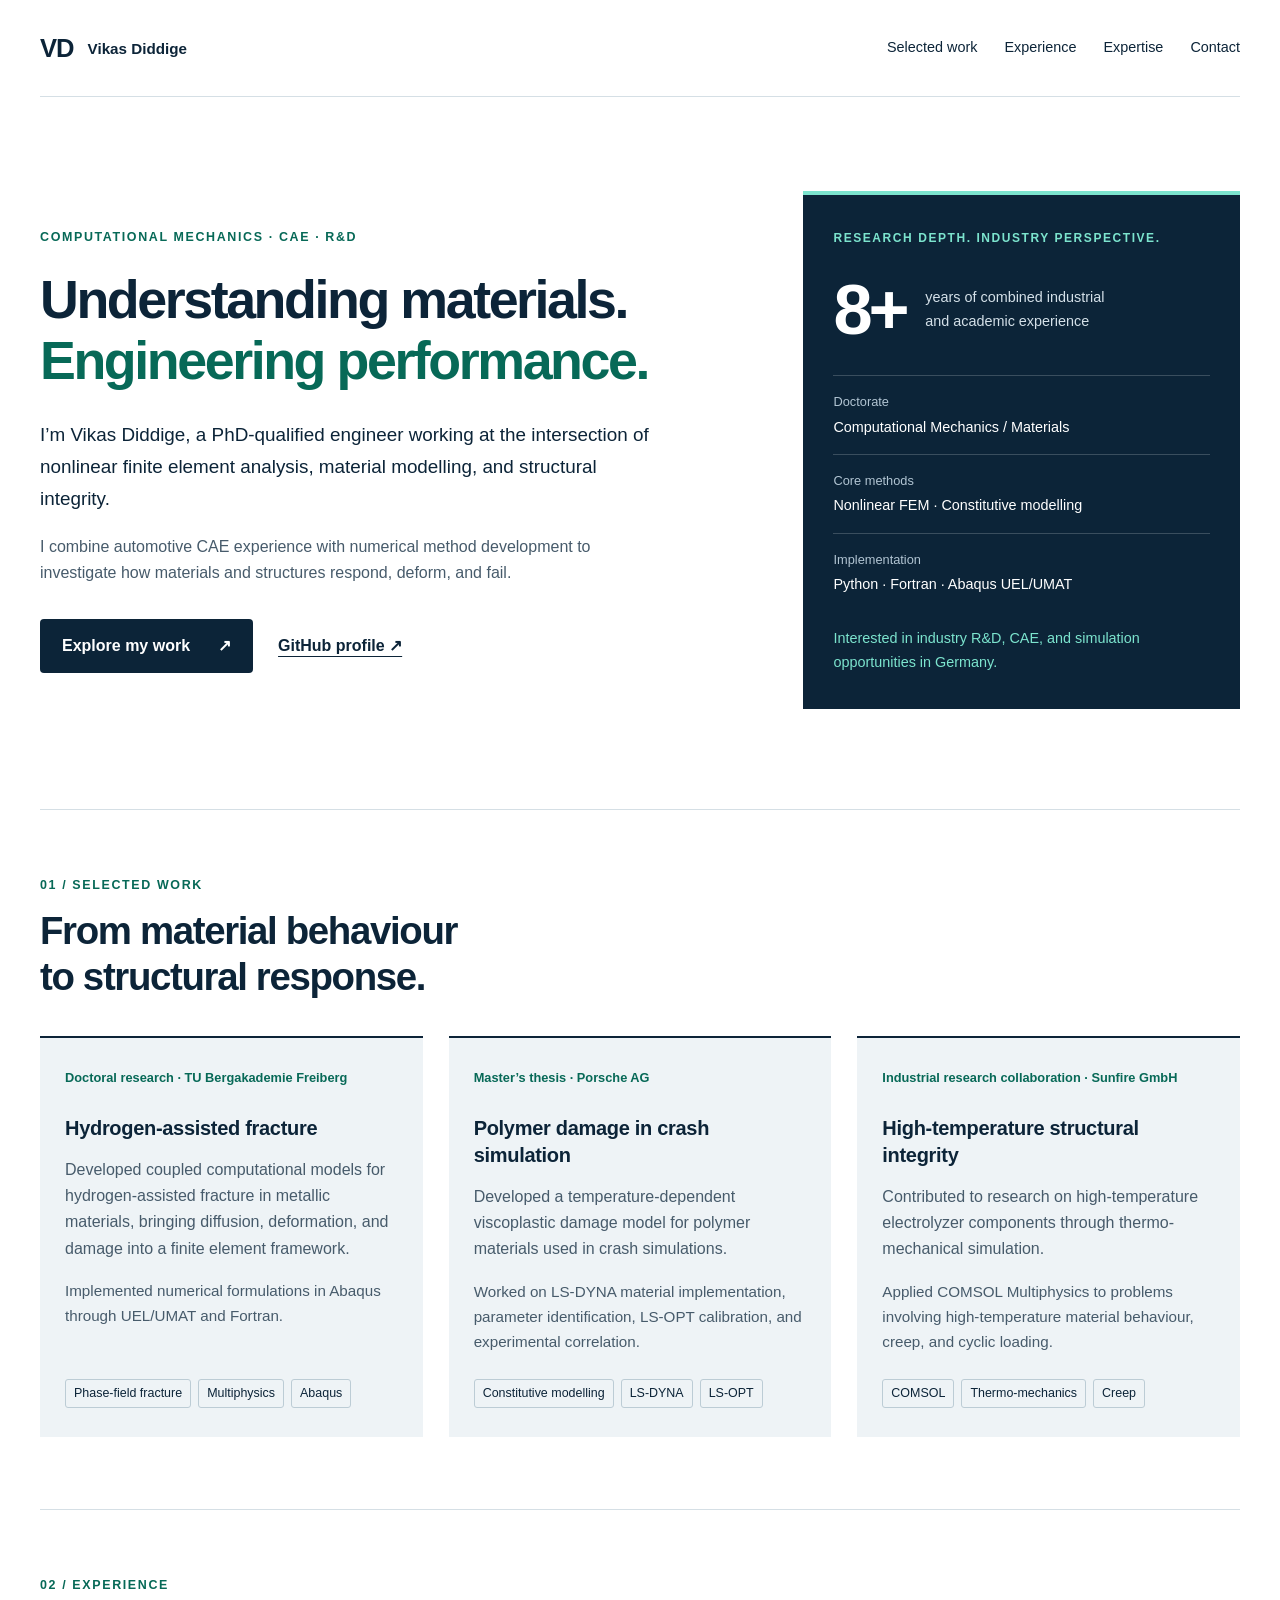
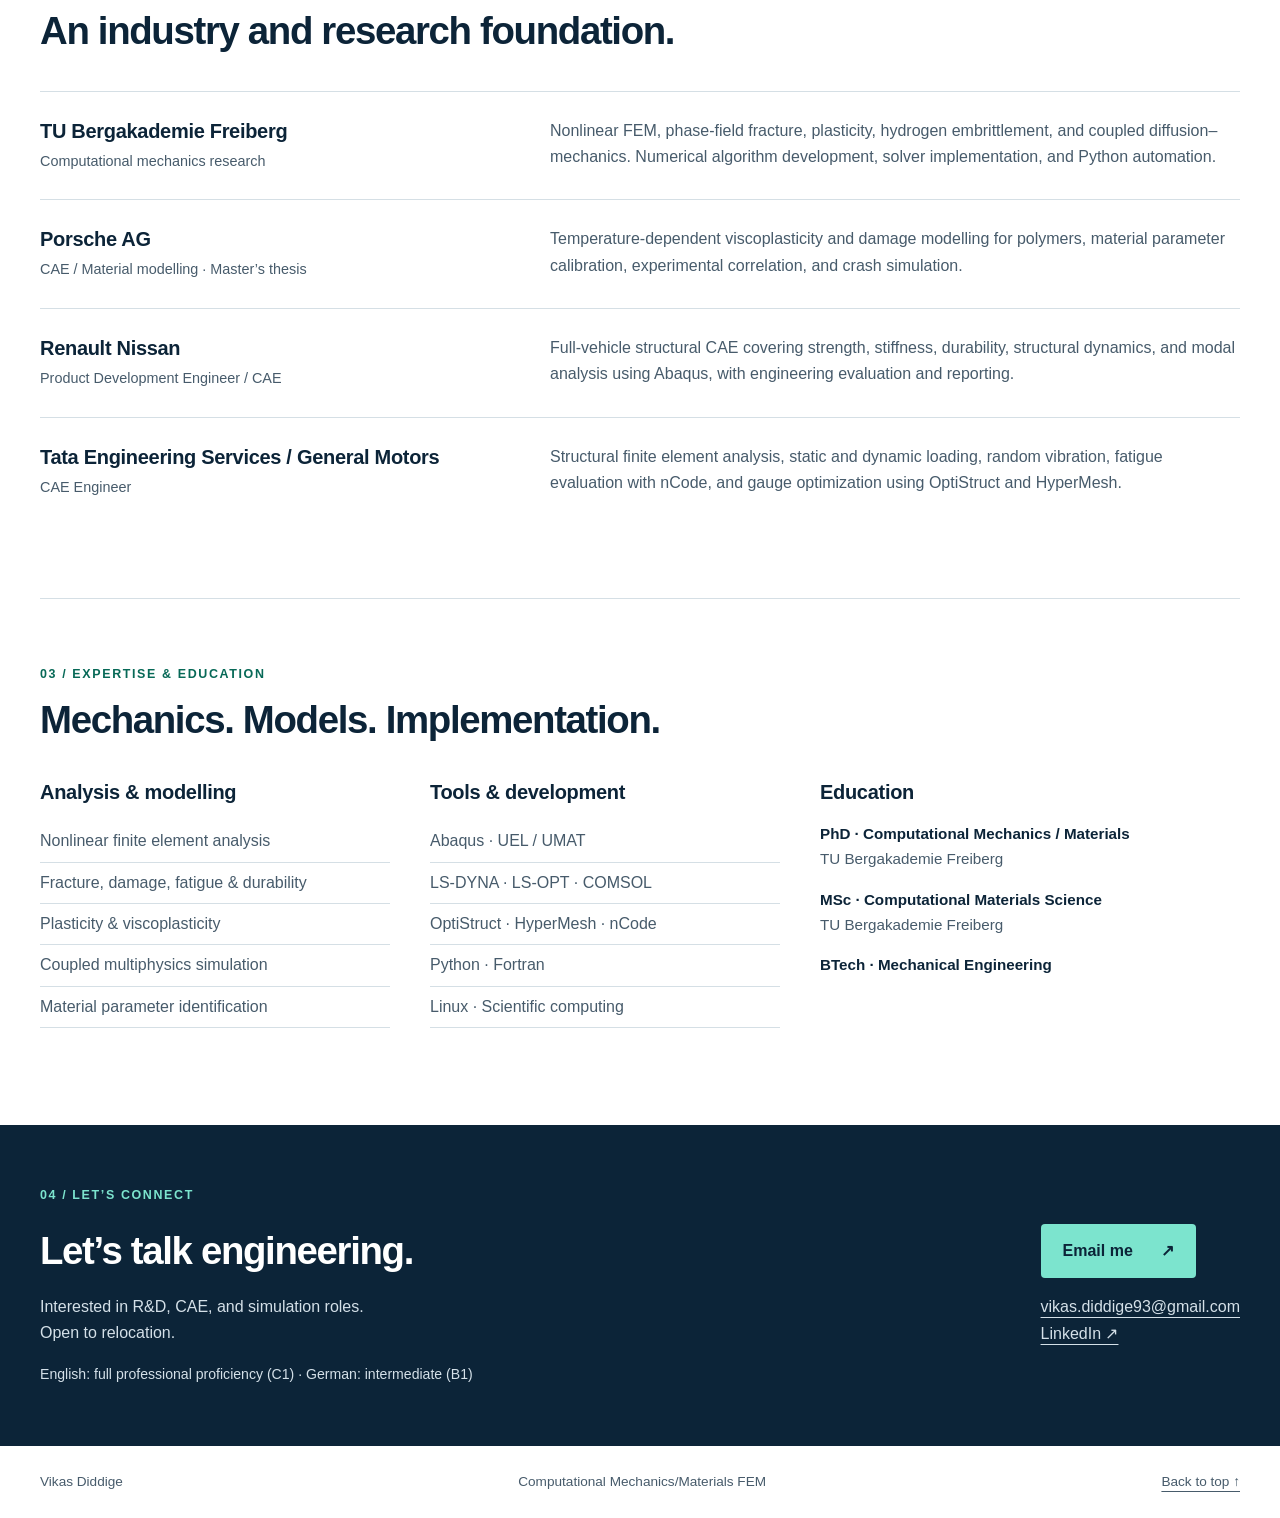
==== commit 88de8f93: "Update index.html" ====
--- a/index.html
+++ b/index.html
@@ -1,45 +1,45 @@
-<!doctype html>
-<html lang="en">
-<head>
-  <meta charset="utf-8">
-  <meta name="viewport" content="width=device-width, initial-scale=1">
-  <meta name="description" content="Vikas Diddige — PhD-qualified computational mechanics and CAE engineer. Nonlinear FEM, material modelling, structural integrity and multiphysics simulation.">
-  <title>Vikas Diddige | Computational Mechanics & CAE</title>
-  <link rel="icon" type="image/svg+xml" href="data:image/svg+xml,%3Csvg xmlns='http://www.w3.org/2000/svg' viewBox='0 0 64 64'%3E%3Crect width='64' height='64' rx='12' fill='%230c2438'/%3E%3Ctext x='32' y='42' text-anchor='middle' font-family='Arial' font-size='29' font-weight='bold' fill='%237ce4ce'%3EVD%3C/text%3E%3C/svg%3E">
-  <link rel="stylesheet" href="styles.css">
-</head>
-<body>
-  <a class="skip" href="#main">Skip to content</a>
-  <header class="wrap header">
-    <a class="identity" href="#main" aria-label="Vikas Diddige home">VD<span>Vikas Diddige</span></a>
-    <nav aria-label="Main navigation"><a href="#work">Selected work</a><a href="#experience">Experience</a><a href="#expertise">Expertise</a><a href="#contact">Contact</a></nav>
-  </header>
-  <main id="main">
-    <section class="hero wrap" aria-labelledby="intro-title">
-      <div class="hero-copy"><p class="eyebrow">Computational mechanics · CAE · R&D</p>
-      <h1 id="intro-title">Understanding materials.<br><span>Engineering performance.</span></h1>
-      <p class="intro">I’m Vikas Diddige, a PhD-qualified engineer working at the intersection of nonlinear finite element analysis, material modelling, and structural integrity.</p>
-      <p class="support">I combine automotive CAE experience with numerical method development to investigate how materials and structures respond, deform, and fail.</p>
-      <div class="actions"><a class="button" href="#work">Explore my work <span aria-hidden="true">↗</span></a><a class="text-link" href="https://github.com/vikasdiddige">GitHub profile ↗</a></div></div>
-      <aside class="summary" aria-label="Professional summary"><p class="eyebrow">Research depth. Industry perspective.</p><div class="metric"><strong>8+</strong><span>years of combined industrial<br>and academic experience</span></div><div class="summary-line"><span>Doctorate</span><strong>Computational Mechanics / Materials</strong></div><div class="summary-line"><span>Core methods</span><strong>Nonlinear FEM · Constitutive modelling</strong></div><div class="summary-line"><span>Implementation</span><strong>Python · Fortran · Abaqus UEL/UMAT</strong></div><p class="opportunity">Interested in industry R&D, CAE, and simulation opportunities in Germany.</p></aside>
-    </section>
-    <section id="work" class="section wrap" aria-labelledby="work-title"><div class="section-heading"><p class="eyebrow">01 / Selected work</p><h2 id="work-title">From material behaviour<br>to structural response.</h2></div>
-      <div class="work-grid">
-        <article class="project"><p class="project-type">Doctoral research · TU Bergakademie Freiberg</p><h3>Hydrogen-assisted fracture</h3><p>Developed coupled computational models for hydrogen-assisted fracture in metallic materials, bringing diffusion, deformation, and damage into a finite element framework.</p><p class="contribution">Implemented numerical formulations in Abaqus through UEL/UMAT and Fortran.</p><ul class="tags" aria-label="Methods"><li>Phase-field fracture</li><li>Multiphysics</li><li>Abaqus</li></ul></article>
-        <article class="project"><p class="project-type">Master’s thesis · Porsche AG</p><h3>Polymer damage in crash simulation</h3><p>Developed a temperature-dependent viscoplastic damage model for polymer materials used in crash simulations.</p><p class="contribution">Worked on LS-DYNA material implementation, parameter identification, LS-OPT calibration, and experimental correlation.</p><ul class="tags" aria-label="Methods"><li>Constitutive modelling</li><li>LS-DYNA</li><li>LS-OPT</li></ul></article>
-        <article class="project"><p class="project-type">Industrial research collaboration · Sunfire GmbH</p><h3>High-temperature structural integrity</h3><p>Contributed to research on high-temperature electrolyzer components through thermo-mechanical simulation.</p><p class="contribution">Applied COMSOL Multiphysics to problems involving high-temperature material behaviour, creep, and cyclic loading.</p><ul class="tags" aria-label="Methods"><li>COMSOL</li><li>Thermo-mechanics</li><li>Creep</li></ul></article>
-      </div>
-    </section>
-    <section id="experience" class="section wrap" aria-labelledby="experience-title"><div class="section-heading"><p class="eyebrow">02 / Experience</p><h2 id="experience-title">An industry and research foundation.</h2></div><div class="experience-list">
-      <article class="experience"><div><h3>TU Bergakademie Freiberg</h3><p class="role">Computational mechanics research</p></div><p>Nonlinear FEM, phase-field fracture, plasticity, hydrogen embrittlement, and coupled diffusion–mechanics. Numerical algorithm development, solver implementation, and Python automation.</p></article>
-      <article class="experience"><div><h3>Porsche AG</h3><p class="role">CAE / Material modelling · Master’s thesis</p></div><p>Temperature-dependent viscoplasticity and damage modelling for polymers, material parameter calibration, experimental correlation, and crash simulation.</p></article>
-      <article class="experience"><div><h3>Renault Nissan</h3><p class="role">Product Development Engineer / CAE</p></div><p>Full-vehicle structural CAE covering strength, stiffness, durability, structural dynamics, and modal analysis using Abaqus, with engineering evaluation and reporting.</p></article>
-      <article class="experience"><div><h3>Tata Engineering Services / General Motors</h3><p class="role">CAE Engineer</p></div><p>Structural finite element analysis, static and dynamic loading, random vibration, fatigue evaluation with nCode, and gauge optimization using OptiStruct and HyperMesh.</p></article>
-    </div></section>
-    <section id="expertise" class="section wrap" aria-labelledby="expertise-title"><div class="section-heading"><p class="eyebrow">03 / Expertise & education</p><h2 id="expertise-title">Mechanics. Models. Implementation.</h2></div><div class="expertise-grid"><div><h3>Analysis & modelling</h3><ul class="plain-list"><li>Nonlinear finite element analysis</li><li>Fracture, damage, fatigue & durability</li><li>Plasticity & viscoplasticity</li><li>Coupled multiphysics simulation</li><li>Material parameter identification</li></ul></div><div><h3>Tools & development</h3><ul class="plain-list"><li>Abaqus · UEL / UMAT</li><li>LS-DYNA · LS-OPT · COMSOL</li><li>OptiStruct · HyperMesh · nCode</li><li>Python · Fortran</li><li>Linux · Scientific computing</li></ul></div><div class="education"><h3>Education</h3><p><strong>PhD · Computational Mechanics / Materials</strong><br>TU Bergakademie Freiberg</p><p><strong>MSc · Computational Materials Science</strong><br>TU Bergakademie Freiberg</p><p><strong>BTech · Mechanical Engineering</strong></p></div></div></section>
-    <section id="contact" class="contact"><div class="wrap contact-inner"><div><p class="eyebrow">04 / Let’s connect</p><h2>Let’s talk engineering.</h2><p>Interested in R&D, CAE, and simulation roles in Germany.<br>Open to relocation within Germany.</p><p class="languages">English: full professional proficiency · German: intermediate (approximately B1)</p></div><div class="contact-links"><a class="button" href="mailto:vikas.diddige93@gmail.com">Email me <span aria-hidden="true">↗</span></a><p><a href="mailto:vikas.diddige93@gmail.com">vikas.diddige93@gmail.com</a><br><a href="https://www.linkedin.com/in/vikas-diddige/">LinkedIn ↗</a></p></div></div></section>
-  </main>
-  <footer class="wrap footer"><span>Vikas Diddige</span><span>Computational Mechanics & CAE</span><a href="#main">Back to top ↑</a></footer>
-</body>
-</html>
+<!doctype html>
+<html lang="en">
+<head>
+  <meta charset="utf-8">
+  <meta name="viewport" content="width=device-width, initial-scale=1">
+  <meta name="description" content="Vikas Diddige — PhD-qualified computational mechanics and CAE engineer. Nonlinear FEM, material modelling, structural integrity and multiphysics simulation.">
+  <title>Vikas Diddige | Computational Mechanics & CAE</title>
+  <link rel="icon" type="image/svg+xml" href="data:image/svg+xml,%3Csvg xmlns='http://www.w3.org/2000/svg' viewBox='0 0 64 64'%3E%3Crect width='64' height='64' rx='12' fill='%230c2438'/%3E%3Ctext x='32' y='42' text-anchor='middle' font-family='Arial' font-size='29' font-weight='bold' fill='%237ce4ce'%3EVD%3C/text%3E%3C/svg%3E">
+  <link rel="stylesheet" href="styles.css">
+</head>
+<body>
+  <a class="skip" href="#main">Skip to content</a>
+  <header class="wrap header">
+    <a class="identity" href="#main" aria-label="Vikas Diddige home">VD<span>Vikas Diddige</span></a>
+    <nav aria-label="Main navigation"><a href="#work">Selected work</a><a href="#experience">Experience</a><a href="#expertise">Expertise</a><a href="#contact">Contact</a></nav>
+  </header>
+  <main id="main">
+    <section class="hero wrap" aria-labelledby="intro-title">
+      <div class="hero-copy"><p class="eyebrow">Computational mechanics · CAE · R&D</p>
+      <h1 id="intro-title">Understanding materials.<br><span>Engineering performance.</span></h1>
+      <p class="intro">I’m Vikas Diddige, a PhD-qualified engineer working at the intersection of nonlinear finite element analysis, material modelling, and structural integrity.</p>
+      <p class="support">I combine automotive CAE experience with numerical method development to investigate how materials and structures respond, deform, and fail.</p>
+      <div class="actions"><a class="button" href="#work">Explore my work <span aria-hidden="true">↗</span></a><a class="text-link" href="https://github.com/vikasdiddige">GitHub profile ↗</a></div></div>
+      <aside class="summary" aria-label="Professional summary"><p class="eyebrow">Research depth. Industry perspective.</p><div class="metric"><strong>8+</strong><span>years of combined industrial<br>and academic experience</span></div><div class="summary-line"><span>Doctorate</span><strong>Computational Mechanics / Materials</strong></div><div class="summary-line"><span>Core methods</span><strong>Nonlinear FEM · Constitutive modelling</strong></div><div class="summary-line"><span>Implementation</span><strong>Python · Fortran · Abaqus UEL/UMAT</strong></div><p class="opportunity">Interested in industry R&D, CAE, and simulation opportunities in Germany.</p></aside>
+    </section>
+    <section id="work" class="section wrap" aria-labelledby="work-title"><div class="section-heading"><p class="eyebrow">01 / Selected work</p><h2 id="work-title">From material behaviour<br>to structural response.</h2></div>
+      <div class="work-grid">
+        <article class="project"><p class="project-type">Doctoral research · TU Bergakademie Freiberg</p><h3>Hydrogen-assisted fracture</h3><p>Developed coupled computational models for hydrogen-assisted fracture in metallic materials, bringing diffusion, deformation, and damage into a finite element framework.</p><p class="contribution">Implemented numerical formulations in Abaqus through UEL/UMAT and Fortran.</p><ul class="tags" aria-label="Methods"><li>Phase-field fracture</li><li>Multiphysics</li><li>Abaqus</li></ul></article>
+        <article class="project"><p class="project-type">Master’s thesis · Porsche AG</p><h3>Polymer damage in crash simulation</h3><p>Developed a temperature-dependent viscoplastic damage model for polymer materials used in crash simulations.</p><p class="contribution">Worked on LS-DYNA material implementation, parameter identification, LS-OPT calibration, and experimental correlation.</p><ul class="tags" aria-label="Methods"><li>Constitutive modelling</li><li>LS-DYNA</li><li>LS-OPT</li></ul></article>
+        <article class="project"><p class="project-type">Industrial research collaboration · Sunfire GmbH</p><h3>High-temperature structural integrity</h3><p>Contributed to research on high-temperature electrolyzer components through thermo-mechanical simulation.</p><p class="contribution">Applied COMSOL Multiphysics to problems involving high-temperature material behaviour, creep, and cyclic loading.</p><ul class="tags" aria-label="Methods"><li>COMSOL</li><li>Thermo-mechanics</li><li>Creep</li></ul></article>
+      </div>
+    </section>
+    <section id="experience" class="section wrap" aria-labelledby="experience-title"><div class="section-heading"><p class="eyebrow">02 / Experience</p><h2 id="experience-title">An industry and research foundation.</h2></div><div class="experience-list">
+      <article class="experience"><div><h3>TU Bergakademie Freiberg</h3><p class="role">Computational mechanics research</p></div><p>Nonlinear FEM, phase-field fracture, plasticity, hydrogen embrittlement, and coupled diffusion–mechanics. Numerical algorithm development, solver implementation, and Python automation.</p></article>
+      <article class="experience"><div><h3>Porsche AG</h3><p class="role">CAE / Material modelling · Master’s thesis</p></div><p>Temperature-dependent viscoplasticity and damage modelling for polymers, material parameter calibration, experimental correlation, and crash simulation.</p></article>
+      <article class="experience"><div><h3>Renault Nissan</h3><p class="role">Product Development Engineer / CAE</p></div><p>Full-vehicle structural CAE covering strength, stiffness, durability, structural dynamics, and modal analysis using Abaqus, with engineering evaluation and reporting.</p></article>
+      <article class="experience"><div><h3>Tata Engineering Services / General Motors</h3><p class="role">CAE Engineer</p></div><p>Structural finite element analysis, static and dynamic loading, random vibration, fatigue evaluation with nCode, and gauge optimization using OptiStruct and HyperMesh.</p></article>
+    </div></section>
+    <section id="expertise" class="section wrap" aria-labelledby="expertise-title"><div class="section-heading"><p class="eyebrow">03 / Expertise & education</p><h2 id="expertise-title">Mechanics. Models. Implementation.</h2></div><div class="expertise-grid"><div><h3>Analysis & modelling</h3><ul class="plain-list"><li>Nonlinear finite element analysis</li><li>Fracture, damage, fatigue & durability</li><li>Plasticity & viscoplasticity</li><li>Coupled multiphysics simulation</li><li>Material parameter identification</li></ul></div><div><h3>Tools & development</h3><ul class="plain-list"><li>Abaqus · UEL / UMAT</li><li>LS-DYNA · LS-OPT · COMSOL</li><li>OptiStruct · HyperMesh · nCode</li><li>Python · Fortran</li><li>Linux · Scientific computing</li></ul></div><div class="education"><h3>Education</h3><p><strong>PhD · Computational Mechanics / Materials</strong><br>TU Bergakademie Freiberg</p><p><strong>MSc · Computational Materials Science</strong><br>TU Bergakademie Freiberg</p><p><strong>BTech · Mechanical Engineering</strong></p></div></div></section>
+    <section id="contact" class="contact"><div class="wrap contact-inner"><div><p class="eyebrow">04 / Let’s connect</p><h2>Let’s talk engineering.</h2><p>Interested in R&D, CAE, and simulation roles.<br>Open to relocation.</p><p class="languages">English: full professional proficiency (C1) · German: intermediate (B1)</p></div><div class="contact-links"><a class="button" href="mailto:vikas.diddige93@gmail.com">Email me <span aria-hidden="true">↗</span></a><p><a href="mailto:vikas.diddige93@gmail.com">vikas.diddige93@gmail.com</a><br><a href="https://www.linkedin.com/in/vikas-diddige/">LinkedIn ↗</a></p></div></div></section>
+  </main>
+  <footer class="wrap footer"><span>Vikas Diddige</span><span>Computational Mechanics/Materials FEM</span><a href="#main">Back to top ↑</a></footer>
+</body>
+</html>
 
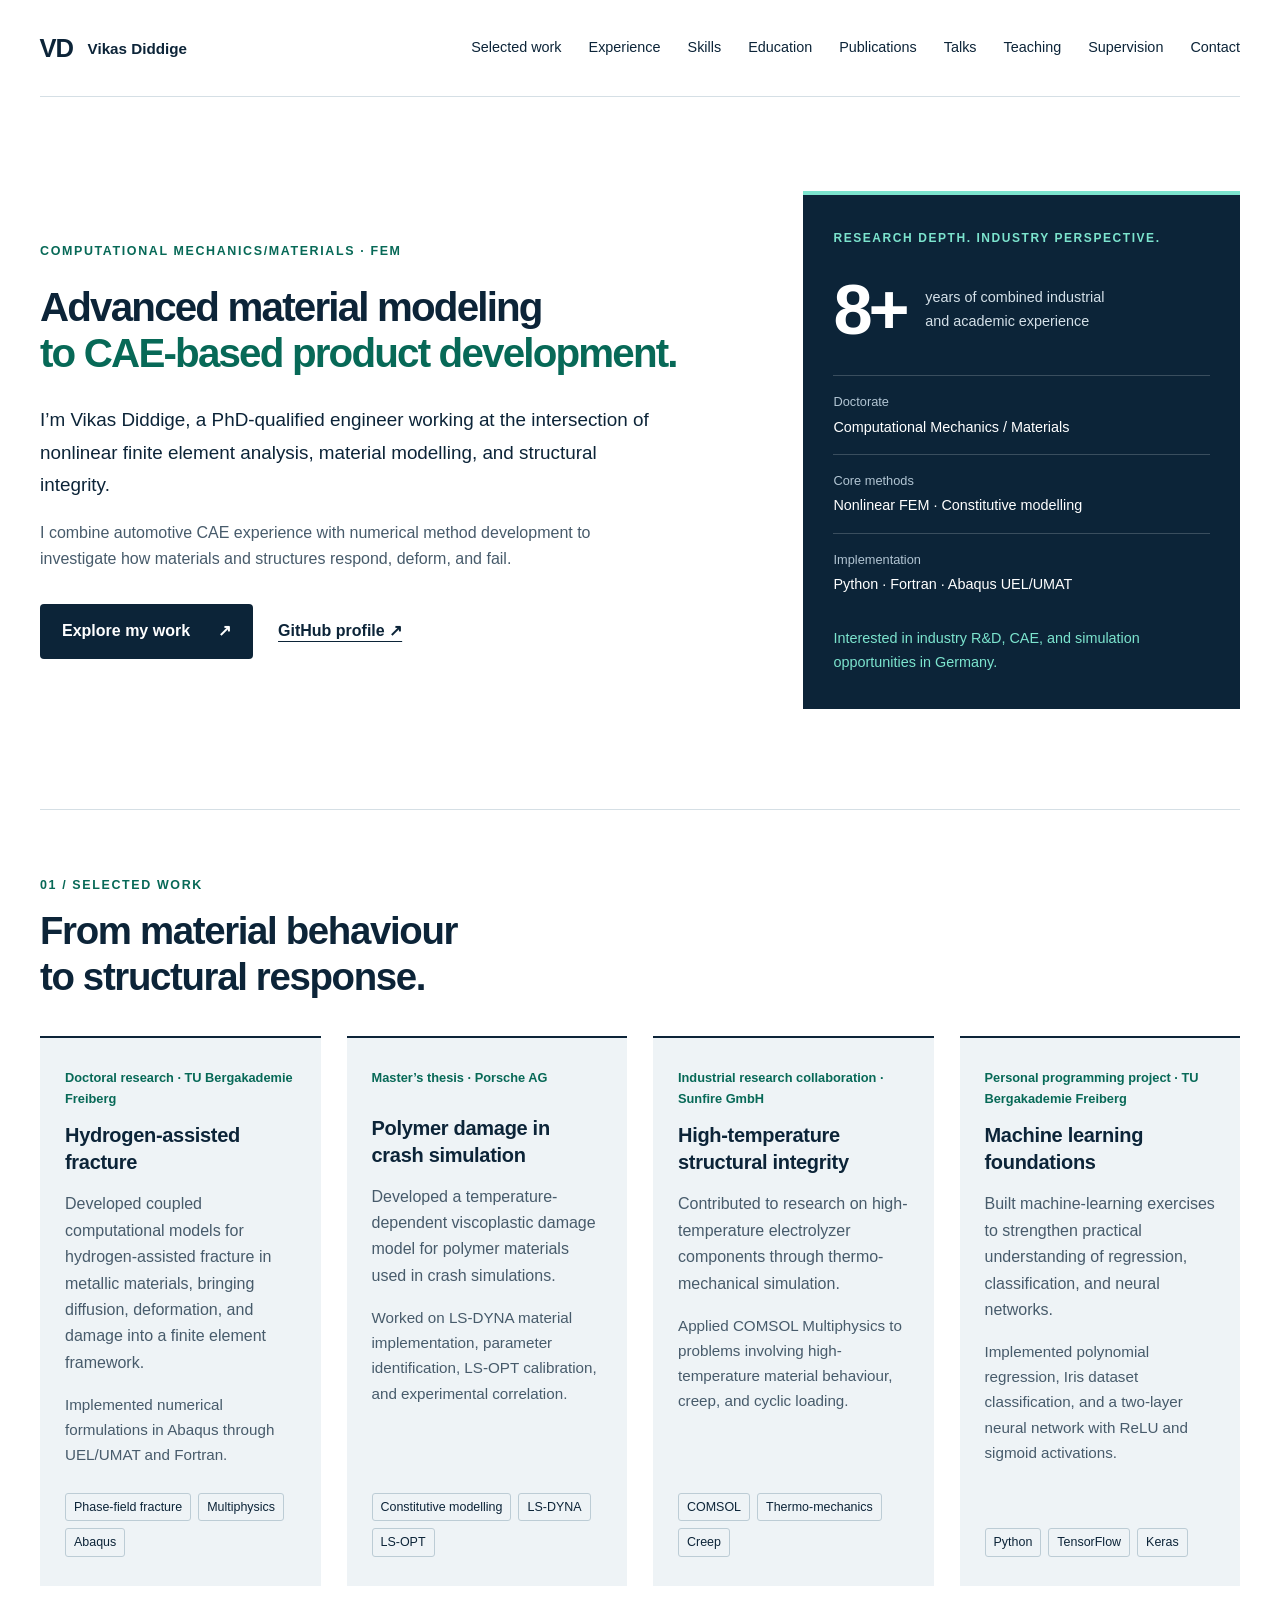
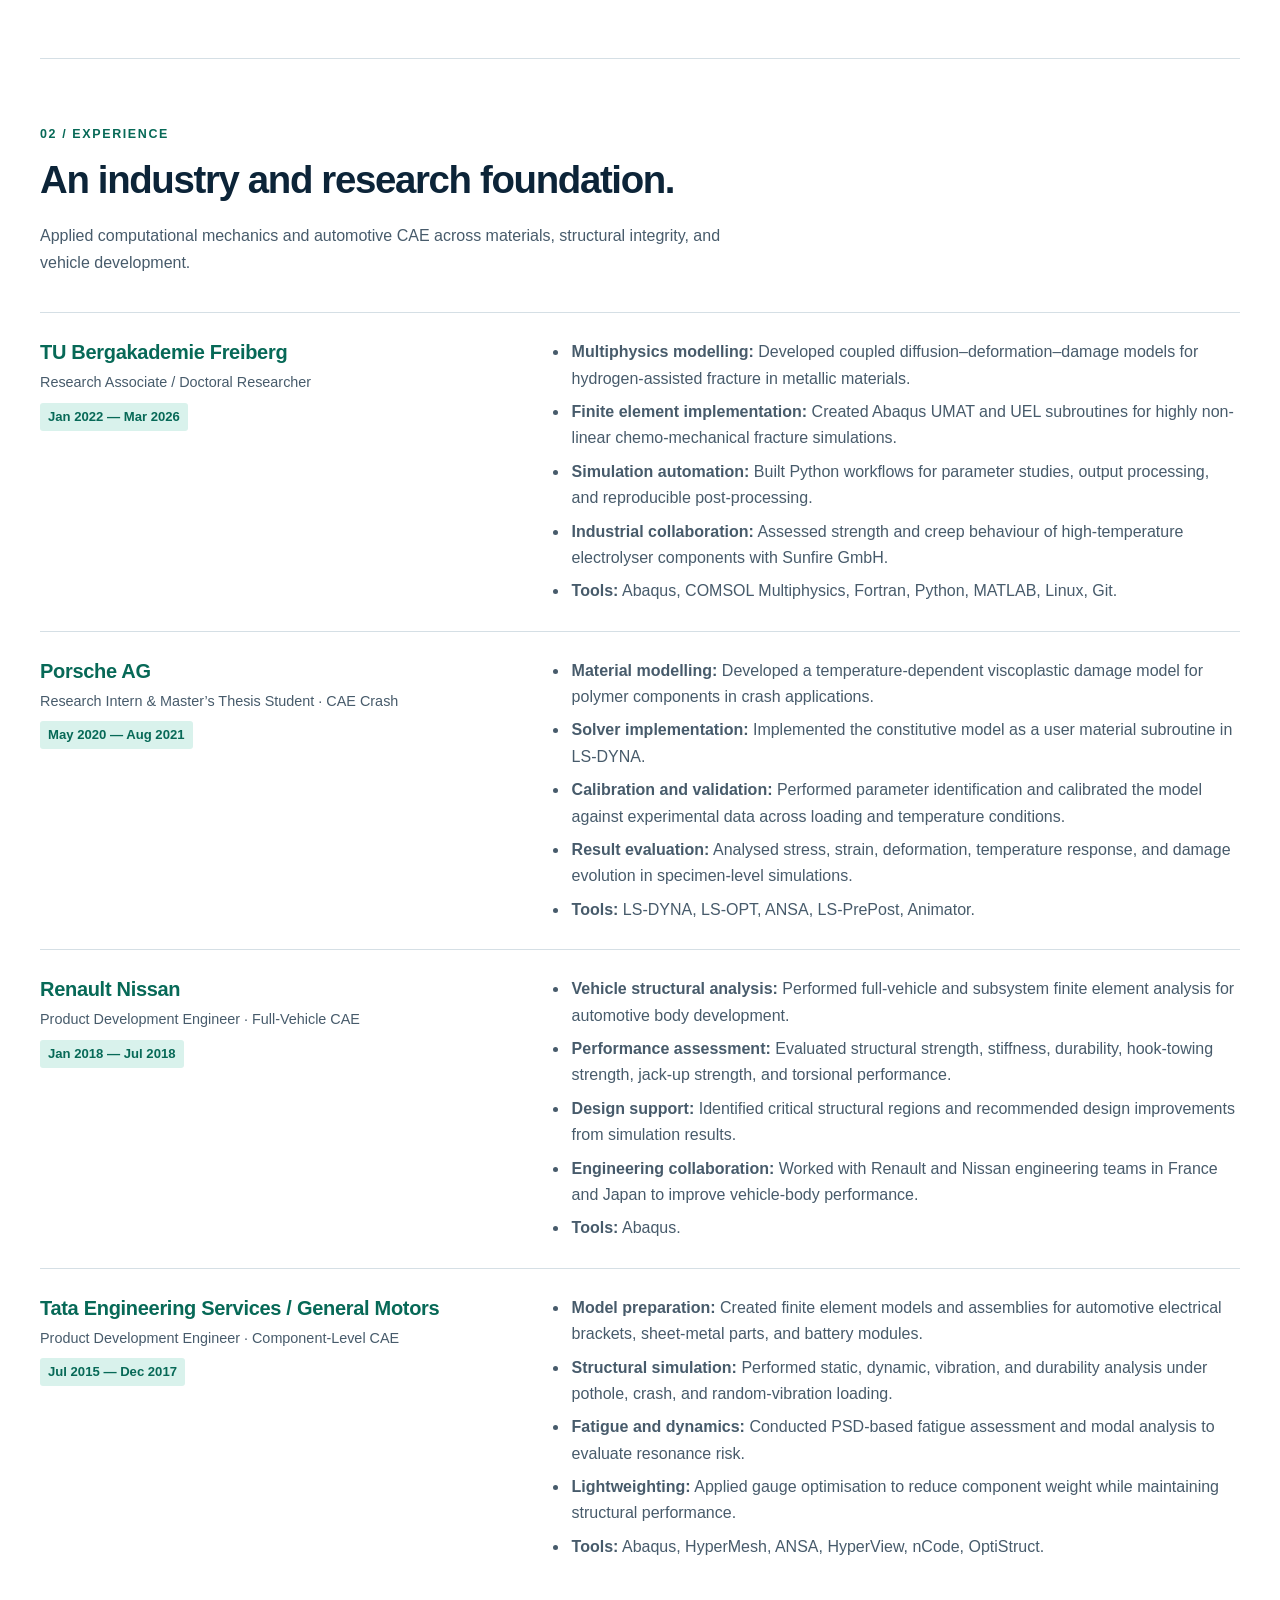
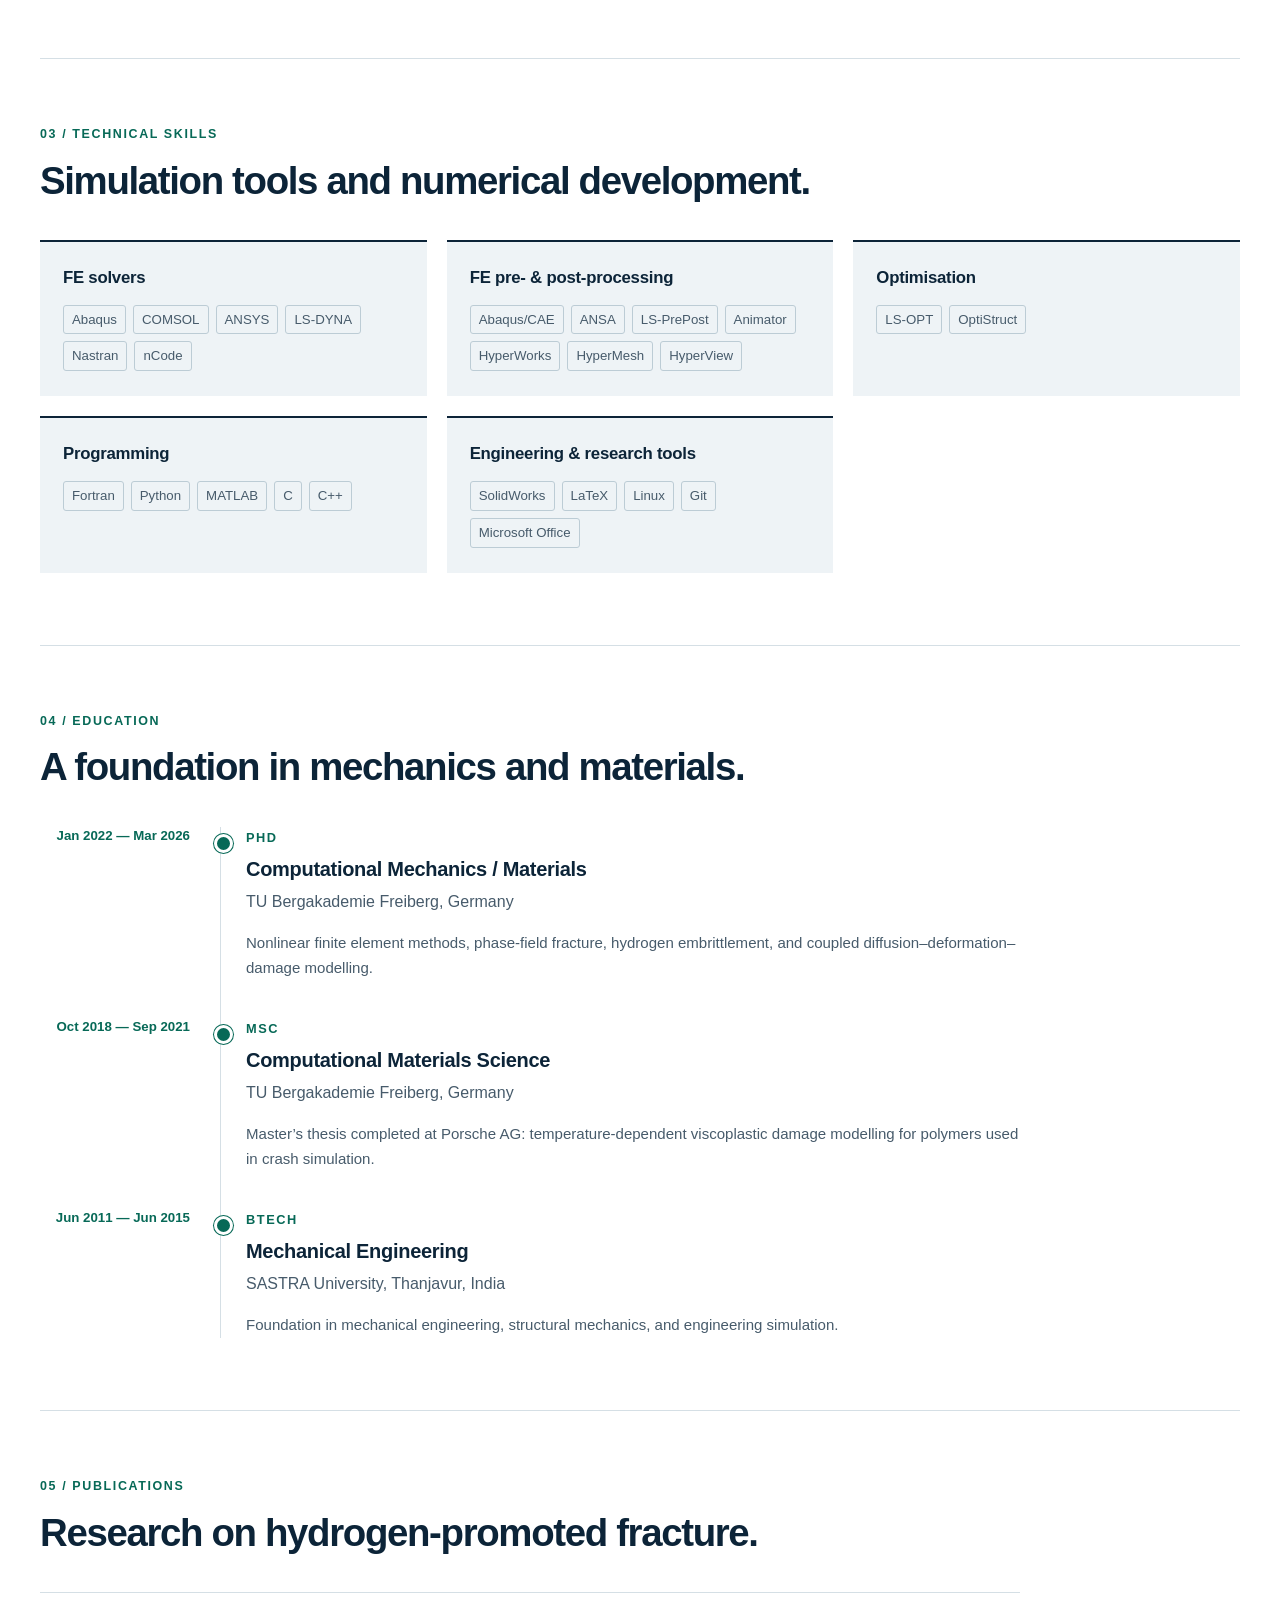
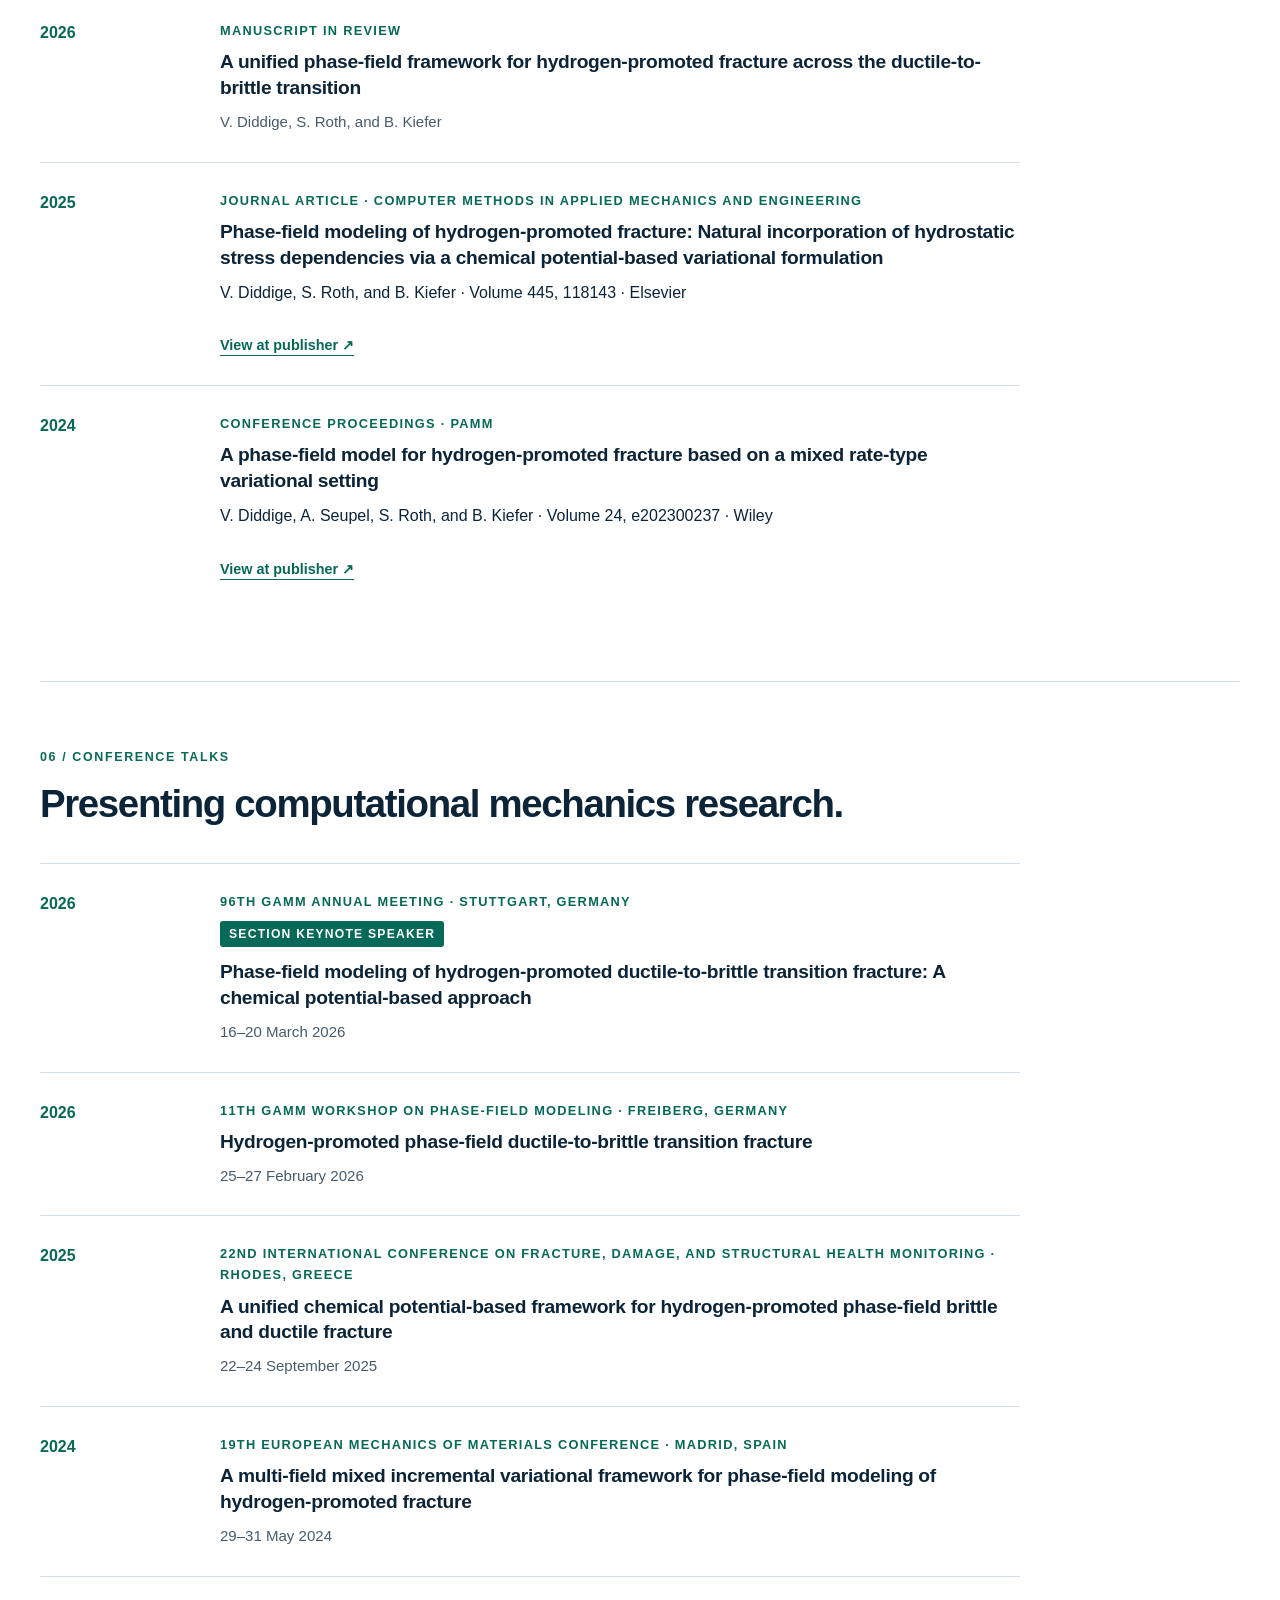
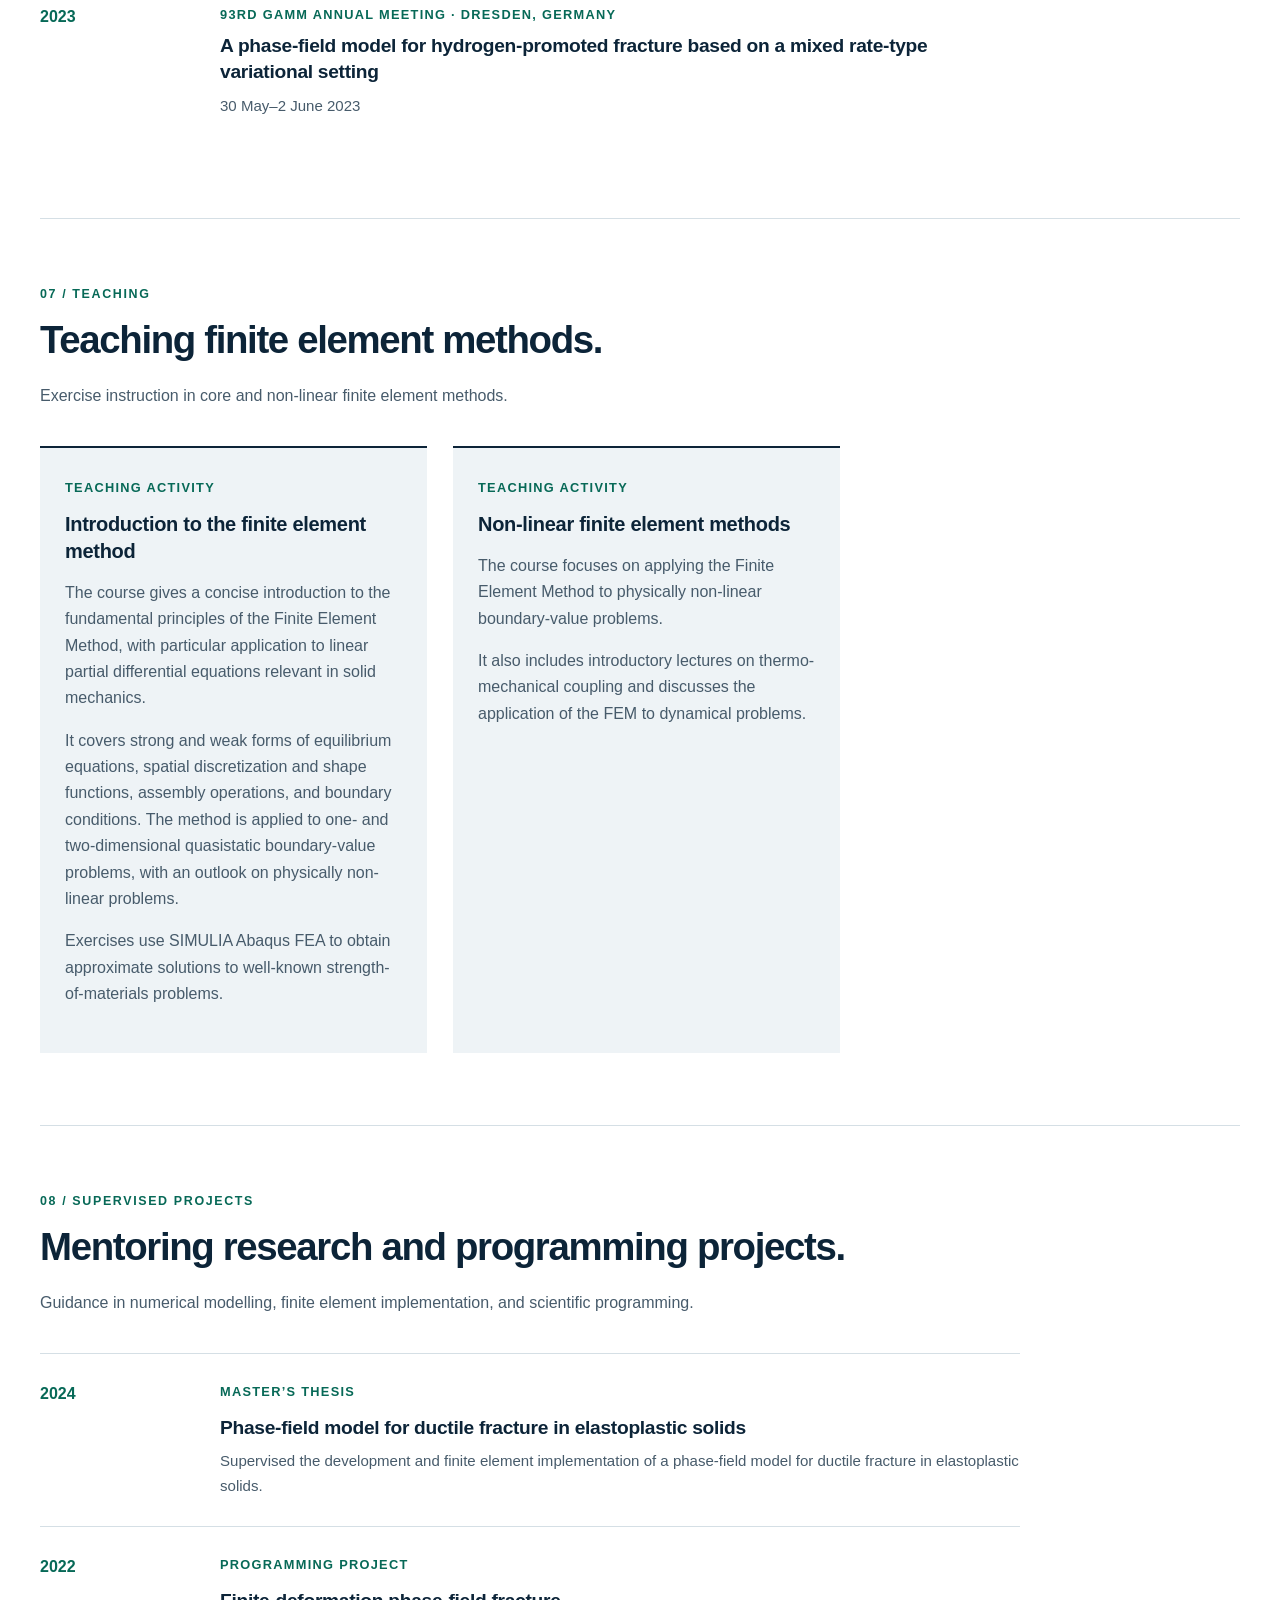
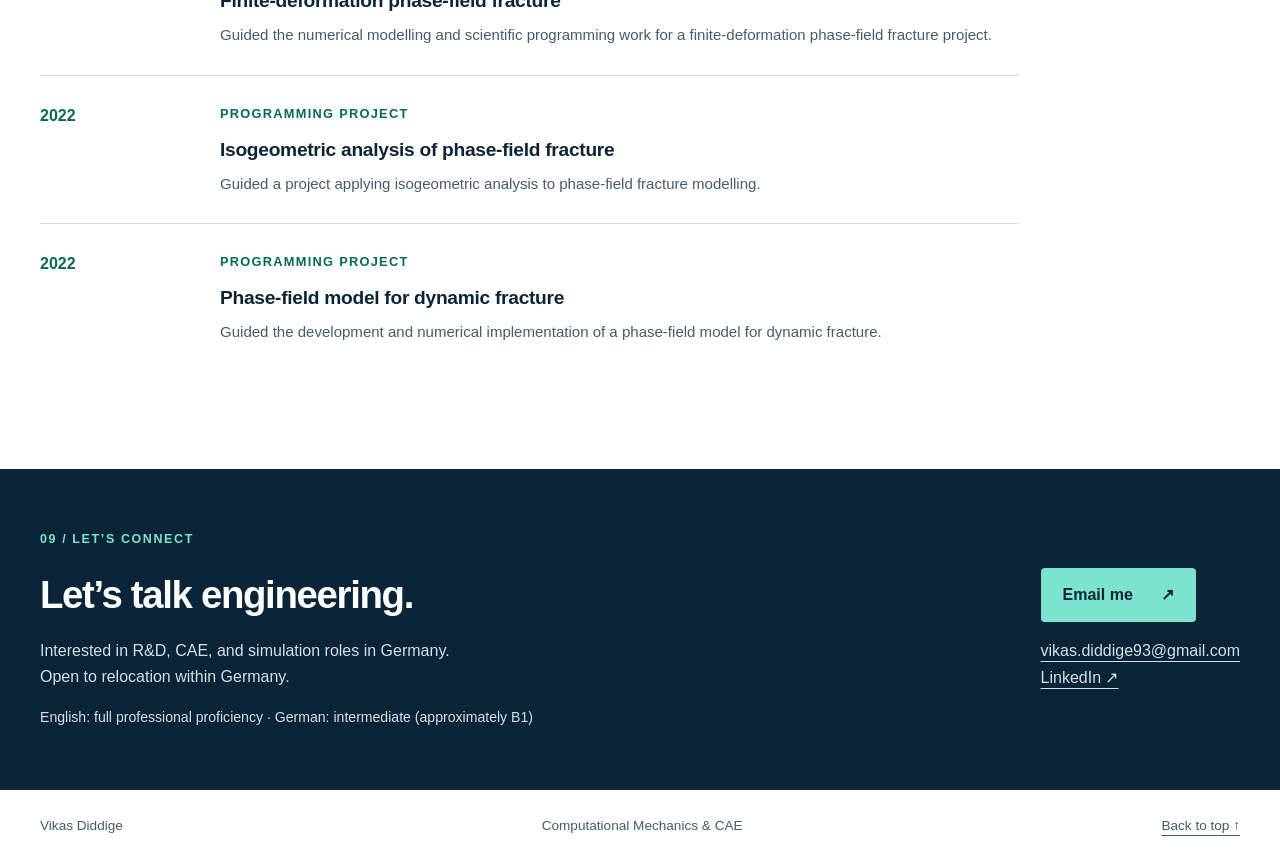
==== commit 692c4095: "Add files via upload" ====
--- a/index.html
+++ b/index.html
@@ -1,45 +1,51 @@
-<!doctype html>
-<html lang="en">
-<head>
-  <meta charset="utf-8">
-  <meta name="viewport" content="width=device-width, initial-scale=1">
-  <meta name="description" content="Vikas Diddige — PhD-qualified computational mechanics and CAE engineer. Nonlinear FEM, material modelling, structural integrity and multiphysics simulation.">
-  <title>Vikas Diddige | Computational Mechanics & CAE</title>
-  <link rel="icon" type="image/svg+xml" href="data:image/svg+xml,%3Csvg xmlns='http://www.w3.org/2000/svg' viewBox='0 0 64 64'%3E%3Crect width='64' height='64' rx='12' fill='%230c2438'/%3E%3Ctext x='32' y='42' text-anchor='middle' font-family='Arial' font-size='29' font-weight='bold' fill='%237ce4ce'%3EVD%3C/text%3E%3C/svg%3E">
-  <link rel="stylesheet" href="styles.css">
-</head>
-<body>
-  <a class="skip" href="#main">Skip to content</a>
-  <header class="wrap header">
-    <a class="identity" href="#main" aria-label="Vikas Diddige home">VD<span>Vikas Diddige</span></a>
-    <nav aria-label="Main navigation"><a href="#work">Selected work</a><a href="#experience">Experience</a><a href="#expertise">Expertise</a><a href="#contact">Contact</a></nav>
-  </header>
-  <main id="main">
-    <section class="hero wrap" aria-labelledby="intro-title">
-      <div class="hero-copy"><p class="eyebrow">Computational mechanics · CAE · R&D</p>
-      <h1 id="intro-title">Understanding materials.<br><span>Engineering performance.</span></h1>
-      <p class="intro">I’m Vikas Diddige, a PhD-qualified engineer working at the intersection of nonlinear finite element analysis, material modelling, and structural integrity.</p>
-      <p class="support">I combine automotive CAE experience with numerical method development to investigate how materials and structures respond, deform, and fail.</p>
-      <div class="actions"><a class="button" href="#work">Explore my work <span aria-hidden="true">↗</span></a><a class="text-link" href="https://github.com/vikasdiddige">GitHub profile ↗</a></div></div>
-      <aside class="summary" aria-label="Professional summary"><p class="eyebrow">Research depth. Industry perspective.</p><div class="metric"><strong>8+</strong><span>years of combined industrial<br>and academic experience</span></div><div class="summary-line"><span>Doctorate</span><strong>Computational Mechanics / Materials</strong></div><div class="summary-line"><span>Core methods</span><strong>Nonlinear FEM · Constitutive modelling</strong></div><div class="summary-line"><span>Implementation</span><strong>Python · Fortran · Abaqus UEL/UMAT</strong></div><p class="opportunity">Interested in industry R&D, CAE, and simulation opportunities in Germany.</p></aside>
-    </section>
-    <section id="work" class="section wrap" aria-labelledby="work-title"><div class="section-heading"><p class="eyebrow">01 / Selected work</p><h2 id="work-title">From material behaviour<br>to structural response.</h2></div>
-      <div class="work-grid">
-        <article class="project"><p class="project-type">Doctoral research · TU Bergakademie Freiberg</p><h3>Hydrogen-assisted fracture</h3><p>Developed coupled computational models for hydrogen-assisted fracture in metallic materials, bringing diffusion, deformation, and damage into a finite element framework.</p><p class="contribution">Implemented numerical formulations in Abaqus through UEL/UMAT and Fortran.</p><ul class="tags" aria-label="Methods"><li>Phase-field fracture</li><li>Multiphysics</li><li>Abaqus</li></ul></article>
-        <article class="project"><p class="project-type">Master’s thesis · Porsche AG</p><h3>Polymer damage in crash simulation</h3><p>Developed a temperature-dependent viscoplastic damage model for polymer materials used in crash simulations.</p><p class="contribution">Worked on LS-DYNA material implementation, parameter identification, LS-OPT calibration, and experimental correlation.</p><ul class="tags" aria-label="Methods"><li>Constitutive modelling</li><li>LS-DYNA</li><li>LS-OPT</li></ul></article>
-        <article class="project"><p class="project-type">Industrial research collaboration · Sunfire GmbH</p><h3>High-temperature structural integrity</h3><p>Contributed to research on high-temperature electrolyzer components through thermo-mechanical simulation.</p><p class="contribution">Applied COMSOL Multiphysics to problems involving high-temperature material behaviour, creep, and cyclic loading.</p><ul class="tags" aria-label="Methods"><li>COMSOL</li><li>Thermo-mechanics</li><li>Creep</li></ul></article>
-      </div>
-    </section>
-    <section id="experience" class="section wrap" aria-labelledby="experience-title"><div class="section-heading"><p class="eyebrow">02 / Experience</p><h2 id="experience-title">An industry and research foundation.</h2></div><div class="experience-list">
-      <article class="experience"><div><h3>TU Bergakademie Freiberg</h3><p class="role">Computational mechanics research</p></div><p>Nonlinear FEM, phase-field fracture, plasticity, hydrogen embrittlement, and coupled diffusion–mechanics. Numerical algorithm development, solver implementation, and Python automation.</p></article>
-      <article class="experience"><div><h3>Porsche AG</h3><p class="role">CAE / Material modelling · Master’s thesis</p></div><p>Temperature-dependent viscoplasticity and damage modelling for polymers, material parameter calibration, experimental correlation, and crash simulation.</p></article>
-      <article class="experience"><div><h3>Renault Nissan</h3><p class="role">Product Development Engineer / CAE</p></div><p>Full-vehicle structural CAE covering strength, stiffness, durability, structural dynamics, and modal analysis using Abaqus, with engineering evaluation and reporting.</p></article>
-      <article class="experience"><div><h3>Tata Engineering Services / General Motors</h3><p class="role">CAE Engineer</p></div><p>Structural finite element analysis, static and dynamic loading, random vibration, fatigue evaluation with nCode, and gauge optimization using OptiStruct and HyperMesh.</p></article>
-    </div></section>
-    <section id="expertise" class="section wrap" aria-labelledby="expertise-title"><div class="section-heading"><p class="eyebrow">03 / Expertise & education</p><h2 id="expertise-title">Mechanics. Models. Implementation.</h2></div><div class="expertise-grid"><div><h3>Analysis & modelling</h3><ul class="plain-list"><li>Nonlinear finite element analysis</li><li>Fracture, damage, fatigue & durability</li><li>Plasticity & viscoplasticity</li><li>Coupled multiphysics simulation</li><li>Material parameter identification</li></ul></div><div><h3>Tools & development</h3><ul class="plain-list"><li>Abaqus · UEL / UMAT</li><li>LS-DYNA · LS-OPT · COMSOL</li><li>OptiStruct · HyperMesh · nCode</li><li>Python · Fortran</li><li>Linux · Scientific computing</li></ul></div><div class="education"><h3>Education</h3><p><strong>PhD · Computational Mechanics / Materials</strong><br>TU Bergakademie Freiberg</p><p><strong>MSc · Computational Materials Science</strong><br>TU Bergakademie Freiberg</p><p><strong>BTech · Mechanical Engineering</strong></p></div></div></section>
-    <section id="contact" class="contact"><div class="wrap contact-inner"><div><p class="eyebrow">04 / Let’s connect</p><h2>Let’s talk engineering.</h2><p>Interested in R&D, CAE, and simulation roles.<br>Open to relocation.</p><p class="languages">English: full professional proficiency (C1) · German: intermediate (B1)</p></div><div class="contact-links"><a class="button" href="mailto:vikas.diddige93@gmail.com">Email me <span aria-hidden="true">↗</span></a><p><a href="mailto:vikas.diddige93@gmail.com">vikas.diddige93@gmail.com</a><br><a href="https://www.linkedin.com/in/vikas-diddige/">LinkedIn ↗</a></p></div></div></section>
-  </main>
-  <footer class="wrap footer"><span>Vikas Diddige</span><span>Computational Mechanics/Materials FEM</span><a href="#main">Back to top ↑</a></footer>
-</body>
-</html>
+<!doctype html>
+<html lang="en">
+<head>
+  <meta charset="utf-8">
+  <meta name="viewport" content="width=device-width, initial-scale=1">
+  <meta name="description" content="Vikas Diddige — PhD-qualified computational mechanics and CAE engineer. Nonlinear FEM, material modelling, structural integrity and multiphysics simulation.">
+  <title>Vikas Diddige | Computational Mechanics & CAE</title>
+  <link rel="icon" type="image/svg+xml" href="data:image/svg+xml,%3Csvg xmlns='http://www.w3.org/2000/svg' viewBox='0 0 64 64'%3E%3Crect width='64' height='64' rx='12' fill='%230c2438'/%3E%3Ctext x='32' y='42' text-anchor='middle' font-family='Arial' font-size='29' font-weight='bold' fill='%237ce4ce'%3EVD%3C/text%3E%3C/svg%3E">
+  <link rel="stylesheet" href="styles.css">
+</head>
+<body>
+  <a class="skip" href="#main">Skip to content</a>
+  <header class="wrap header">
+    <a class="identity" href="#main" aria-label="Vikas Diddige home">VD<span>Vikas Diddige</span></a>
+    <nav aria-label="Main navigation"><a href="#work">Selected work</a><a href="#experience">Experience</a><a href="#expertise">Skills</a><a href="#education">Education</a><a href="#publications">Publications</a><a href="#talks">Talks</a><a href="#teaching">Teaching</a><a href="#supervision">Supervision</a><a href="#contact">Contact</a></nav>
+  </header>
+  <main id="main">
+    <section class="hero wrap" aria-labelledby="intro-title">
+      <div class="hero-copy"><p class="eyebrow">Computational mechanics/materials · FEM</p>
+      <h1 id="intro-title">Advanced material modeling<br><span>to CAE-based product development.</span></h1>
+      <p class="intro">I’m Vikas Diddige, a PhD-qualified engineer working at the intersection of nonlinear finite element analysis, material modelling, and structural integrity.</p>
+      <p class="support">I combine automotive CAE experience with numerical method development to investigate how materials and structures respond, deform, and fail.</p>
+      <div class="actions"><a class="button" href="#work">Explore my work <span aria-hidden="true">↗</span></a><a class="text-link" href="https://github.com/vikasdiddige">GitHub profile ↗</a></div></div>
+      <aside class="summary" aria-label="Professional summary"><p class="eyebrow">Research depth. Industry perspective.</p><div class="metric"><strong>8+</strong><span>years of combined industrial<br>and academic experience</span></div><div class="summary-line"><span>Doctorate</span><strong>Computational Mechanics / Materials</strong></div><div class="summary-line"><span>Core methods</span><strong>Nonlinear FEM · Constitutive modelling</strong></div><div class="summary-line"><span>Implementation</span><strong>Python · Fortran · Abaqus UEL/UMAT</strong></div><p class="opportunity">Interested in industry R&D, CAE, and simulation opportunities in Germany.</p></aside>
+    </section>
+    <section id="work" class="section wrap" aria-labelledby="work-title"><div class="section-heading"><p class="eyebrow">01 / Selected work</p><h2 id="work-title">From material behaviour<br>to structural response.</h2></div>
+      <div class="work-grid">
+        <article class="project"><p class="project-type">Doctoral research · TU Bergakademie Freiberg</p><h3>Hydrogen-assisted fracture</h3><p>Developed coupled computational models for hydrogen-assisted fracture in metallic materials, bringing diffusion, deformation, and damage into a finite element framework.</p><p class="contribution">Implemented numerical formulations in Abaqus through UEL/UMAT and Fortran.</p><ul class="tags" aria-label="Methods"><li>Phase-field fracture</li><li>Multiphysics</li><li>Abaqus</li></ul></article>
+        <article class="project"><p class="project-type">Master’s thesis · Porsche AG</p><h3>Polymer damage in crash simulation</h3><p>Developed a temperature-dependent viscoplastic damage model for polymer materials used in crash simulations.</p><p class="contribution">Worked on LS-DYNA material implementation, parameter identification, LS-OPT calibration, and experimental correlation.</p><ul class="tags" aria-label="Methods"><li>Constitutive modelling</li><li>LS-DYNA</li><li>LS-OPT</li></ul></article>
+        <article class="project"><p class="project-type">Industrial research collaboration · Sunfire GmbH</p><h3>High-temperature structural integrity</h3><p>Contributed to research on high-temperature electrolyzer components through thermo-mechanical simulation.</p><p class="contribution">Applied COMSOL Multiphysics to problems involving high-temperature material behaviour, creep, and cyclic loading.</p><ul class="tags" aria-label="Methods"><li>COMSOL</li><li>Thermo-mechanics</li><li>Creep</li></ul></article>
+        <article class="project"><p class="project-type">Personal programming project · TU Bergakademie Freiberg</p><h3>Machine learning foundations</h3><p>Built machine-learning exercises to strengthen practical understanding of regression, classification, and neural networks.</p><p class="contribution">Implemented polynomial regression, Iris dataset classification, and a two-layer neural network with ReLU and sigmoid activations.</p><ul class="tags" aria-label="Methods"><li>Python</li><li>TensorFlow</li><li>Keras</li></ul></article>
+      </div>
+    </section>
+    <section id="experience" class="section wrap" aria-labelledby="experience-title"><div class="section-heading"><p class="eyebrow">02 / Experience</p><h2 id="experience-title">An industry and research foundation.</h2><p class="section-subheading">Applied computational mechanics and automotive CAE across materials, structural integrity, and vehicle development.</p></div><div class="experience-list">
+      <article class="experience"><div><h3>TU Bergakademie Freiberg</h3><p class="role">Research Associate / Doctoral Researcher</p><p class="experience-dates">Jan 2022 — Mar 2026</p></div><ul class="experience-highlights"><li><strong>Multiphysics modelling:</strong> Developed coupled diffusion–deformation–damage models for hydrogen-assisted fracture in metallic materials.</li><li><strong>Finite element implementation:</strong> Created Abaqus UMAT and UEL subroutines for highly non-linear chemo-mechanical fracture simulations.</li><li><strong>Simulation automation:</strong> Built Python workflows for parameter studies, output processing, and reproducible post-processing.</li><li><strong>Industrial collaboration:</strong> Assessed strength and creep behaviour of high-temperature electrolyser components with Sunfire GmbH.</li><li><strong>Tools:</strong> Abaqus, COMSOL Multiphysics, Fortran, Python, MATLAB, Linux, Git.</li></ul></article>
+      <article class="experience"><div><h3>Porsche AG</h3><p class="role">Research Intern & Master’s Thesis Student · CAE Crash</p><p class="experience-dates">May 2020 — Aug 2021</p></div><ul class="experience-highlights"><li><strong>Material modelling:</strong> Developed a temperature-dependent viscoplastic damage model for polymer components in crash applications.</li><li><strong>Solver implementation:</strong> Implemented the constitutive model as a user material subroutine in LS-DYNA.</li><li><strong>Calibration and validation:</strong> Performed parameter identification and calibrated the model against experimental data across loading and temperature conditions.</li><li><strong>Result evaluation:</strong> Analysed stress, strain, deformation, temperature response, and damage evolution in specimen-level simulations.</li><li><strong>Tools:</strong> LS-DYNA, LS-OPT, ANSA, LS-PrePost, Animator.</li></ul></article>
+      <article class="experience"><div><h3>Renault Nissan</h3><p class="role">Product Development Engineer · Full-Vehicle CAE</p><p class="experience-dates">Jan 2018 — Jul 2018</p></div><ul class="experience-highlights"><li><strong>Vehicle structural analysis:</strong> Performed full-vehicle and subsystem finite element analysis for automotive body development.</li><li><strong>Performance assessment:</strong> Evaluated structural strength, stiffness, durability, hook-towing strength, jack-up strength, and torsional performance.</li><li><strong>Design support:</strong> Identified critical structural regions and recommended design improvements from simulation results.</li><li><strong>Engineering collaboration:</strong> Worked with Renault and Nissan engineering teams in France and Japan to improve vehicle-body performance.</li><li><strong>Tools:</strong> Abaqus.</li></ul></article>
+      <article class="experience"><div><h3>Tata Engineering Services / General Motors</h3><p class="role">Product Development Engineer · Component-Level CAE</p><p class="experience-dates">Jul 2015 — Dec 2017</p></div><ul class="experience-highlights"><li><strong>Model preparation:</strong> Created finite element models and assemblies for automotive electrical brackets, sheet-metal parts, and battery modules.</li><li><strong>Structural simulation:</strong> Performed static, dynamic, vibration, and durability analysis under pothole, crash, and random-vibration loading.</li><li><strong>Fatigue and dynamics:</strong> Conducted PSD-based fatigue assessment and modal analysis to evaluate resonance risk.</li><li><strong>Lightweighting:</strong> Applied gauge optimisation to reduce component weight while maintaining structural performance.</li><li><strong>Tools:</strong> Abaqus, HyperMesh, ANSA, HyperView, nCode, OptiStruct.</li></ul></article>
+    </div></section>
+    <section id="expertise" class="section wrap" aria-labelledby="expertise-title"><div class="section-heading"><p class="eyebrow">03 / Technical skills</p><h2 id="expertise-title">Simulation tools and numerical development.</h2></div><div class="technical-grid"><article class="skill-group"><h3>FE solvers</h3><ul class="skill-list"><li>Abaqus</li><li>COMSOL</li><li>ANSYS</li><li>LS-DYNA</li><li>Nastran</li><li>nCode</li></ul></article><article class="skill-group"><h3>FE pre- & post-processing</h3><ul class="skill-list"><li>Abaqus/CAE</li><li>ANSA</li><li>LS-PrePost</li><li>Animator</li><li>HyperWorks</li><li>HyperMesh</li><li>HyperView</li></ul></article><article class="skill-group"><h3>Optimisation</h3><ul class="skill-list"><li>LS-OPT</li><li>OptiStruct</li></ul></article><article class="skill-group"><h3>Programming</h3><ul class="skill-list"><li>Fortran</li><li>Python</li><li>MATLAB</li><li>C</li><li>C++</li></ul></article><article class="skill-group"><h3>Engineering & research tools</h3><ul class="skill-list"><li>SolidWorks</li><li>LaTeX</li><li>Linux</li><li>Git</li><li>Microsoft Office</li></ul></article></div></section>
+    <section id="education" class="section wrap" aria-labelledby="education-title"><div class="section-heading"><p class="eyebrow">04 / Education</p><h2 id="education-title">A foundation in mechanics and materials.</h2></div><div class="education-timeline"><article class="education-item"><p class="education-years">Jan 2022 — Mar 2026</p><div class="education-detail"><p class="degree">PhD</p><h3>Computational Mechanics / Materials</h3><p>TU Bergakademie Freiberg, Germany</p><p class="education-focus">Nonlinear finite element methods, phase-field fracture, hydrogen embrittlement, and coupled diffusion–deformation–damage modelling.</p></div></article><article class="education-item"><p class="education-years">Oct 2018 — Sep 2021</p><div class="education-detail"><p class="degree">MSc</p><h3>Computational Materials Science</h3><p>TU Bergakademie Freiberg, Germany</p><p class="education-focus">Master’s thesis completed at Porsche AG: temperature-dependent viscoplastic damage modelling for polymers used in crash simulation.</p></div></article><article class="education-item"><p class="education-years">Jun 2011 — Jun 2015</p><div class="education-detail"><p class="degree">BTech</p><h3>Mechanical Engineering</h3><p>SASTRA University, Thanjavur, India</p><p class="education-focus">Foundation in mechanical engineering, structural mechanics, and engineering simulation.</p></div></article></div></section>
+    <section id="publications" class="section wrap" aria-labelledby="publications-title"><div class="section-heading"><p class="eyebrow">05 / Publications</p><h2 id="publications-title">Research on hydrogen-promoted fracture.</h2></div><div class="publication-list"><article class="publication"><p class="publication-year">2026</p><div><p class="publication-status">Manuscript in review</p><h3>A unified phase-field framework for hydrogen-promoted fracture across the ductile-to-brittle transition</h3><p>V. Diddige, S. Roth, and B. Kiefer</p></div></article><article class="publication"><p class="publication-year">2025</p><div><p class="publication-status">Journal article · Computer Methods in Applied Mechanics and Engineering</p><h3>Phase-field modeling of hydrogen-promoted fracture: Natural incorporation of hydrostatic stress dependencies via a chemical potential-based variational formulation</h3><p>V. Diddige, S. Roth, and B. Kiefer · Volume 445, 118143 · Elsevier</p><a class="publisher-link" href="https://www.sciencedirect.com/science/article/pii/S0045782525004153" target="_blank" rel="noreferrer">View at publisher <span aria-hidden="true">↗</span></a></div></article><article class="publication"><p class="publication-year">2024</p><div><p class="publication-status">Conference proceedings · PAMM</p><h3>A phase-field model for hydrogen-promoted fracture based on a mixed rate-type variational setting</h3><p>V. Diddige, A. Seupel, S. Roth, and B. Kiefer · Volume 24, e202300237 · Wiley</p><a class="publisher-link" href="https://onlinelibrary.wiley.com/doi/full/10.1002/pamm.202300237" target="_blank" rel="noreferrer">View at publisher <span aria-hidden="true">↗</span></a></div></article></div></section>
+    <section id="talks" class="section wrap" aria-labelledby="talks-title"><div class="section-heading"><p class="eyebrow">06 / Conference talks</p><h2 id="talks-title">Presenting computational mechanics research.</h2></div><div class="talk-list"><article class="talk"><p class="talk-year">2026</p><div><p class="talk-event">96th GAMM Annual Meeting · Stuttgart, Germany</p><p class="achievement-label">Section Keynote Speaker</p><h3>Phase-field modeling of hydrogen-promoted ductile-to-brittle transition fracture: A chemical potential-based approach</h3><p>16–20 March 2026</p></div></article><article class="talk"><p class="talk-year">2026</p><div><p class="talk-event">11th GAMM Workshop on Phase-Field Modeling · Freiberg, Germany</p><h3>Hydrogen-promoted phase-field ductile-to-brittle transition fracture</h3><p>25–27 February 2026</p></div></article><article class="talk"><p class="talk-year">2025</p><div><p class="talk-event">22nd International Conference on Fracture, Damage, and Structural Health Monitoring · Rhodes, Greece</p><h3>A unified chemical potential-based framework for hydrogen-promoted phase-field brittle and ductile fracture</h3><p>22–24 September 2025</p></div></article><article class="talk"><p class="talk-year">2024</p><div><p class="talk-event">19th European Mechanics of Materials Conference · Madrid, Spain</p><h3>A multi-field mixed incremental variational framework for phase-field modeling of hydrogen-promoted fracture</h3><p>29–31 May 2024</p></div></article><article class="talk"><p class="talk-year">2023</p><div><p class="talk-event">93rd GAMM Annual Meeting · Dresden, Germany</p><h3>A phase-field model for hydrogen-promoted fracture based on a mixed rate-type variational setting</h3><p>30 May–2 June 2023</p></div></article></div></section>
+    <section id="teaching" class="section wrap" aria-labelledby="teaching-title"><div class="section-heading"><p class="eyebrow">07 / Teaching</p><h2 id="teaching-title">Teaching finite element methods.</h2><p class="section-subheading">Exercise instruction in core and non-linear finite element methods.</p></div><div class="teaching-grid"><article class="teaching-item"><p class="teaching-type">Teaching activity</p><h3>Introduction to the finite element method</h3><p>The course gives a concise introduction to the fundamental principles of the Finite Element Method, with particular application to linear partial differential equations relevant in solid mechanics.</p><p>It covers strong and weak forms of equilibrium equations, spatial discretization and shape functions, assembly operations, and boundary conditions. The method is applied to one- and two-dimensional quasistatic boundary-value problems, with an outlook on physically non-linear problems.</p><p>Exercises use SIMULIA Abaqus FEA to obtain approximate solutions to well-known strength-of-materials problems.</p></article><article class="teaching-item"><p class="teaching-type">Teaching activity</p><h3>Non-linear finite element methods</h3><p>The course focuses on applying the Finite Element Method to physically non-linear boundary-value problems.</p><p>It also includes introductory lectures on thermo-mechanical coupling and discusses the application of the FEM to dynamical problems.</p></article></div></section>
+    <section id="supervision" class="section wrap" aria-labelledby="supervision-title"><div class="section-heading"><p class="eyebrow">08 / Supervised projects</p><h2 id="supervision-title">Mentoring research and programming projects.</h2><p class="section-subheading">Guidance in numerical modelling, finite element implementation, and scientific programming.</p></div><div class="supervision-grid"><article class="supervision-item"><p class="supervision-year">2024</p><div><p class="supervision-type">Master’s thesis</p><h3>Phase-field model for ductile fracture in elastoplastic solids</h3><p>Supervised the development and finite element implementation of a phase-field model for ductile fracture in elastoplastic solids.</p></div></article><article class="supervision-item"><p class="supervision-year">2022</p><div><p class="supervision-type">Programming project</p><h3>Finite-deformation phase-field fracture</h3><p>Guided the numerical modelling and scientific programming work for a finite-deformation phase-field fracture project.</p></div></article><article class="supervision-item"><p class="supervision-year">2022</p><div><p class="supervision-type">Programming project</p><h3>Isogeometric analysis of phase-field fracture</h3><p>Guided a project applying isogeometric analysis to phase-field fracture modelling.</p></div></article><article class="supervision-item"><p class="supervision-year">2022</p><div><p class="supervision-type">Programming project</p><h3>Phase-field model for dynamic fracture</h3><p>Guided the development and numerical implementation of a phase-field model for dynamic fracture.</p></div></article></div></section>
+    <section id="contact" class="contact"><div class="wrap contact-inner"><div><p class="eyebrow">09 / Let’s connect</p><h2>Let’s talk engineering.</h2><p>Interested in R&D, CAE, and simulation roles in Germany.<br>Open to relocation within Germany.</p><p class="languages">English: full professional proficiency · German: intermediate (approximately B1)</p></div><div class="contact-links"><a class="button" href="mailto:vikas.diddige93@gmail.com">Email me <span aria-hidden="true">↗</span></a><p><a href="mailto:vikas.diddige93@gmail.com">vikas.diddige93@gmail.com</a><br><a href="https://www.linkedin.com/in/vikas-diddige/">LinkedIn ↗</a></p></div></div></section>
+  </main>
+  <footer class="wrap footer"><span>Vikas Diddige</span><span>Computational Mechanics & CAE</span><a href="#main">Back to top ↑</a></footer>
+</body>
+</html>
 
--- a/styles.css
+++ b/styles.css
@@ -1,3 +1,5 @@
 @charset "UTF-8";
-:root{color-scheme:light;--ink:#0c2438;--muted:#475b6b;--line:#d5dfe5;--accent:#076957;--paper:#fff;--soft:#eef3f6}*{box-sizing:border-box}html{scroll-behavior:smooth;scroll-padding-top:2rem}body{margin:0;background:var(--paper);color:var(--ink);font:1rem/1.65 "Segoe UI",Arial,sans-serif}a{color:inherit;text-underline-offset:5px}a:focus-visible{outline:3px solid #138a72;outline-offset:6px}.wrap{width:min(1200px,calc(100% - 80px));margin-inline:auto}.header{display:flex;align-items:center;justify-content:space-between;gap:2rem;padding-block:27px;border-bottom:1px solid var(--line)}.identity{display:flex;align-items:center;gap:14px;text-decoration:none;font-size:1.6rem;font-weight:800;letter-spacing:-1px}.identity span{font-size:.95rem;font-weight:600;letter-spacing:0}nav{display:flex;flex-wrap:wrap;gap:27px}nav a{font-size:.9rem;text-decoration:none}nav a:hover,.text-link:hover{color:var(--accent);text-decoration:underline}.hero{display:grid;grid-template-columns:1.6fr 1fr;gap:65px;align-items:center;padding-block:94px 100px}.eyebrow{text-transform:uppercase;letter-spacing:.13em;font-size:.78rem;font-weight:700;margin:0 0 22px;color:var(--accent)}h1,h2,h3,p{margin-top:0}h1{font-size:clamp(2.6rem,4.2vw,3.8rem);line-height:1.13;letter-spacing:-.045em;font-weight:650;margin-bottom:28px}h1 span{color:var(--accent)}.intro{font-size:1.18rem;line-height:1.7;max-width:620px}.support{color:var(--muted);max-width:580px}.actions{display:flex;flex-wrap:wrap;gap:25px;align-items:center;margin-top:32px}.button{display:inline-flex;justify-content:space-between;align-items:center;gap:28px;padding:14px 22px;background:var(--ink);color:white;border-radius:4px;text-decoration:none;font-weight:600;min-height:48px}.button:hover{background:var(--accent)}.text-link{font-weight:600}.summary{background:var(--ink);color:#fff;padding:34px 30px;border-top:4px solid #7ce4ce}.summary .eyebrow{color:#7ce4ce;font-size:.75rem}.metric{display:flex;align-items:center;gap:20px;padding-bottom:27px}.metric strong{font-size:4.4rem;line-height:1.1;font-weight:600;letter-spacing:-.06em}.metric span{font-size:.9rem;color:#d4e0e8}.summary-line{border-top:1px solid #3a4e5e;padding:15px 0;display:grid;gap:3px;font-size:.9rem}.summary-line span{color:#b2c5d3;font-size:.8rem}.summary-line strong{font-weight:500}.opportunity{color:#7ce4ce;font-size:.9rem;margin:15px 0 0}.section{padding-block:65px 72px;border-top:1px solid var(--line)}.section-heading{margin-bottom:36px}.section-heading .eyebrow{margin-bottom:13px}h2{font-size:clamp(1.9rem,3vw,2.65rem);line-height:1.2;font-weight:600;letter-spacing:-.035em;margin-bottom:20px}h3{font-size:1.25rem;line-height:1.35;letter-spacing:-.015em;margin-bottom:15px}.work-grid{display:grid;grid-template-columns:repeat(3,1fr);gap:26px}.project{display:flex;flex-direction:column;background:var(--soft);padding:29px 25px;border-top:2px solid var(--ink)}.project-type{font-size:.8rem;color:var(--accent);font-weight:600;min-height:2.7em}.project p:not(.project-type){color:var(--muted)}.contribution{font-size:.95rem}.tags{list-style:none;display:flex;flex-wrap:wrap;gap:7px;padding:10px 0 0;margin:auto 0 0}.tags li{font-size:.78rem;border:1px solid #bcccd5;border-radius:3px;padding:3px 8px}.experience{display:grid;grid-template-columns:1fr 1.5fr;gap:50px;padding:26px 0;border-top:1px solid var(--line)}.experience h3{margin-bottom:5px}.experience p{margin-bottom:0;color:var(--muted)}.role{font-size:.9rem}.expertise-grid{display:grid;grid-template-columns:1fr 1fr 1.2fr;gap:40px}.plain-list{padding:0;list-style:none;margin:0;color:var(--muted)}.plain-list li{padding-block:7px;border-bottom:1px solid var(--line)}.education p{font-size:.95rem;color:var(--muted)}.education strong{font-weight:600;color:var(--ink)}.contact{background:var(--ink);color:white;margin-top:25px;padding-block:60px}.contact-inner{display:flex;justify-content:space-between;align-items:center;gap:40px}.contact .eyebrow{color:#7ce4ce}.contact p{color:#d4e0e8}.contact .button{background:#7ce4ce;color:var(--ink);flex-shrink:0}.contact .button:hover{background:#a4f1e1}.languages{font-size:.88rem;margin-bottom:0}.footer{display:flex;justify-content:space-between;flex-wrap:wrap;gap:20px;padding-block:25px;font-size:.85rem;color:var(--muted)}.skip{position:absolute;top:-100px;left:20px;padding:12px;background:white;z-index:2}.skip:focus{top:12px}@media(min-width:1500px){.hero{padding-block:115px}}@media(max-width:1000px){.wrap{width:calc(100% - 48px)}.hero{gap:30px;grid-template-columns:1.25fr 1fr}.work-grid{gap:15px}.project{padding:23px 19px}.expertise-grid{gap:25px}.identity span{display:none}}@media(max-width:760px){.header{align-items:flex-start;gap:20px}nav{gap:12px 19px;justify-content:flex-end}nav a{font-size:.875rem}.hero{grid-template-columns:1fr;padding-block:55px;gap:35px}.summary{max-width:none}.work-grid,.expertise-grid,.experience{grid-template-columns:1fr}.project-type{min-height:0}.work-grid{gap:22px}.experience{gap:10px}.expertise-grid{gap:32px}.section{padding-block:45px}.contact-inner{align-items:flex-start;flex-direction:column;gap:20px}.footer{font-size:.8rem}.footer span:nth-child(2){display:none}}@media(max-width:380px){.wrap{width:calc(100% - 32px)}h1{font-size:2.3rem}.summary{padding:26px 22px}.metric{gap:15px}}@media(prefers-reduced-motion:reduce){html{scroll-behavior:auto}}@media print{nav,.actions,.button,.skip,.footer a{display:none}.wrap{width:100%}.hero{padding-block:25px;gap:25px}.section{padding-block:20px}.project,.experience{break-inside:avoid}body{font-size:10pt}.contact{padding:20px}.summary{border:1px solid #aaa}}
-.contact-links p{margin:16px 0 0;overflow-wrap:anywhere}.contact-links{min-width:0}
+:root{color-scheme:light;--ink:#0c2438;--muted:#475b6b;--line:#d5dfe5;--accent:#076957;--paper:#fff;--soft:#eef3f6}*{box-sizing:border-box}html{scroll-behavior:smooth;scroll-padding-top:2rem}body{margin:0;background:var(--paper);color:var(--ink);font:1rem/1.65 "Segoe UI",Arial,sans-serif}a{color:inherit;text-underline-offset:5px}a:focus-visible{outline:3px solid #138a72;outline-offset:6px}.wrap{width:min(1200px,calc(100% - 80px));margin-inline:auto}.header{display:flex;align-items:center;justify-content:space-between;gap:2rem;padding-block:27px;border-bottom:1px solid var(--line)}.identity{display:flex;align-items:center;gap:14px;text-decoration:none;font-size:1.6rem;font-weight:800;letter-spacing:-1px}.identity span{font-size:.95rem;font-weight:600;letter-spacing:0}nav{display:flex;flex-wrap:wrap;gap:27px}nav a{font-size:.9rem;text-decoration:none}nav a:hover,.text-link:hover{color:var(--accent);text-decoration:underline}.hero{display:grid;grid-template-columns:1.6fr 1fr;gap:65px;align-items:center;padding-block:94px 100px}.eyebrow{text-transform:uppercase;letter-spacing:.13em;font-size:.78rem;font-weight:700;margin:0 0 22px;color:var(--accent)}h1,h2,h3,p{margin-top:0}h1{font-size:clamp(2.1rem,3.15vw,3rem);line-height:1.15;letter-spacing:-.045em;font-weight:650;margin-bottom:28px}h1 span{color:var(--accent)}.intro{font-size:1.18rem;line-height:1.7;max-width:620px}.support{color:var(--muted);max-width:580px}.actions{display:flex;flex-wrap:wrap;gap:25px;align-items:center;margin-top:32px}.button{display:inline-flex;justify-content:space-between;align-items:center;gap:28px;padding:14px 22px;background:var(--ink);color:white;border-radius:4px;text-decoration:none;font-weight:600;min-height:48px}.button:hover{background:var(--accent)}.text-link{font-weight:600}.summary{background:var(--ink);color:#fff;padding:34px 30px;border-top:4px solid #7ce4ce}.summary .eyebrow{color:#7ce4ce;font-size:.75rem}.metric{display:flex;align-items:center;gap:20px;padding-bottom:27px}.metric strong{font-size:4.4rem;line-height:1.1;font-weight:600;letter-spacing:-.06em}.metric span{font-size:.9rem;color:#d4e0e8}.summary-line{border-top:1px solid #3a4e5e;padding:15px 0;display:grid;gap:3px;font-size:.9rem}.summary-line span{color:#b2c5d3;font-size:.8rem}.summary-line strong{font-weight:500}.opportunity{color:#7ce4ce;font-size:.9rem;margin:15px 0 0}.section{padding-block:65px 72px;border-top:1px solid var(--line)}.section-heading{margin-bottom:36px}.section-heading .eyebrow{margin-bottom:13px}h2{font-size:clamp(1.9rem,3vw,2.65rem);line-height:1.2;font-weight:600;letter-spacing:-.035em;margin-bottom:20px}h3{font-size:1.25rem;line-height:1.35;letter-spacing:-.015em;margin-bottom:15px}.work-grid{display:grid;grid-template-columns:repeat(3,1fr);gap:26px}.project{display:flex;flex-direction:column;background:var(--soft);padding:29px 25px;border-top:2px solid var(--ink)}.project-type{font-size:.8rem;color:var(--accent);font-weight:600;min-height:2.7em}.project p:not(.project-type){color:var(--muted)}.contribution{font-size:.95rem}.tags{list-style:none;display:flex;flex-wrap:wrap;gap:7px;padding:10px 0 0;margin:auto 0 0}.tags li{font-size:.78rem;border:1px solid #bcccd5;border-radius:3px;padding:3px 8px}.experience{display:grid;grid-template-columns:1fr 1.5fr;gap:50px;padding:26px 0;border-top:1px solid var(--line)}.experience h3{margin-bottom:5px}.experience p{margin-bottom:0;color:var(--muted)}.role{font-size:.9rem}.expertise-grid{display:grid;grid-template-columns:1fr 1fr 1.2fr;gap:40px}.plain-list{padding:0;list-style:none;margin:0;color:var(--muted)}.plain-list li{padding-block:7px;border-bottom:1px solid var(--line)}.education p{font-size:.95rem;color:var(--muted)}.education strong{font-weight:600;color:var(--ink)}.contact{background:var(--ink);color:white;margin-top:25px;padding-block:60px}.contact-inner{display:flex;justify-content:space-between;align-items:center;gap:40px}.contact .eyebrow{color:#7ce4ce}.contact p{color:#d4e0e8}.contact .button{background:#7ce4ce;color:var(--ink);flex-shrink:0}.contact .button:hover{background:#a4f1e1}.languages{font-size:.88rem;margin-bottom:0}.footer{display:flex;justify-content:space-between;flex-wrap:wrap;gap:20px;padding-block:25px;font-size:.85rem;color:var(--muted)}.skip{position:absolute;top:-100px;left:20px;padding:12px;background:white;z-index:2}.skip:focus{top:12px}@media(min-width:1500px){.hero{padding-block:115px}}@media(max-width:1000px){.wrap{width:calc(100% - 48px)}.hero{gap:30px;grid-template-columns:1.25fr 1fr}.work-grid{gap:15px}.project{padding:23px 19px}.expertise-grid{gap:25px}.identity span{display:none}}@media(max-width:760px){.header{align-items:flex-start;gap:20px}nav{gap:12px 19px;justify-content:flex-end}nav a{font-size:.875rem}.hero{grid-template-columns:1fr;padding-block:55px;gap:35px}.summary{max-width:none}.work-grid,.expertise-grid,.experience{grid-template-columns:1fr}.project-type{min-height:0}.work-grid{gap:22px}.experience{gap:10px}.expertise-grid{gap:32px}.section{padding-block:45px}.contact-inner{align-items:flex-start;flex-direction:column;gap:20px}.footer{font-size:.8rem}.footer span:nth-child(2){display:none}}@media(max-width:380px){.wrap{width:calc(100% - 32px)}h1{font-size:2.3rem}.summary{padding:26px 22px}.metric{gap:15px}}@media(prefers-reduced-motion:reduce){html{scroll-behavior:auto}}@media print{nav,.actions,.button,.skip,.footer a{display:none}.wrap{width:100%}.hero{padding-block:25px;gap:25px}.section{padding-block:20px}.project,.experience{break-inside:avoid}body{font-size:10pt}.contact{padding:20px}.summary{border:1px solid #aaa}}
+.contact-links p{margin:16px 0 0;overflow-wrap:anywhere}.contact-links{min-width:0}.section-subheading{max-width:690px;color:var(--muted);margin-bottom:0}.experience-highlights{margin:0;padding-left:1.2rem;color:var(--muted)}.experience-highlights li{padding-left:.15rem}.experience-highlights li+li{margin-top:7px}.work-grid{grid-template-columns:repeat(auto-fit,minmax(240px,1fr))}.teaching-grid{display:grid;grid-template-columns:repeat(2,1fr);gap:26px;max-width:800px}.teaching-item{background:var(--soft);padding:29px 25px;border-top:2px solid var(--ink)}.teaching-item p,.teaching-item ul{color:var(--muted)}.teaching-item ul{margin:0;padding-left:1.2rem}.teaching-item li+li{margin-top:8px}.teaching-type,.supervision-type{color:var(--accent)!important;font-size:.8rem;font-weight:700;letter-spacing:.1em;text-transform:uppercase}.supervision-grid{max-width:980px}.supervision-item{display:grid;grid-template-columns:150px 1fr;gap:30px;padding:27px 0;border-top:1px solid var(--line)}.supervision-year{color:var(--accent);font-weight:700;margin:0}.supervision-item h3{font-size:1.2rem;margin-bottom:9px}.supervision-item div>p:last-child{color:var(--muted);font-size:.94rem;margin-bottom:0}.header{position:sticky;top:0;z-index:10;background:var(--paper)}@media(max-width:760px){.teaching-grid,.supervision-item{grid-template-columns:1fr}.supervision-item{gap:6px}}
+.expertise-grid{grid-template-columns:1fr 1fr;max-width:770px}.technical-grid{display:grid;grid-template-columns:repeat(3,1fr);gap:20px}.skill-group{background:var(--soft);padding:25px 23px;border-top:2px solid var(--ink)}.skill-group h3{font-size:1.05rem}.skill-list{list-style:none;margin:0;padding:0;display:flex;flex-wrap:wrap;gap:7px}.skill-list li{font-size:.83rem;border:1px solid #bcccd5;border-radius:3px;padding:3px 8px;color:var(--muted)}.education-timeline{position:relative;max-width:980px}.education-timeline::before{content:"";position:absolute;top:0;bottom:0;left:180px;width:1px;background:var(--line)}.education-item{display:grid;grid-template-columns:150px 1fr;gap:30px;position:relative;padding:0 0 37px}.education-item::before{content:"";position:absolute;left:174px;top:7px;width:13px;height:13px;border-radius:50%;background:var(--accent);border:3px solid var(--paper);box-shadow:0 0 0 1px var(--accent)}.education-item:last-child{padding-bottom:0}.education-years{color:var(--accent)!important;font-size:.83rem;font-weight:700;line-height:1.35;margin:0;text-align:right}.education-detail{padding:0 0 0 26px}.education-item p{color:var(--muted)}.education-item .degree{color:var(--accent);font-size:.8rem;font-weight:700;letter-spacing:.12em;text-transform:uppercase;margin-bottom:8px}.education-item h3{margin-bottom:6px}.education-focus{font-size:.94rem;margin-bottom:0}.publication-list,.talk-list{max-width:980px}.publication,.talk{display:grid;grid-template-columns:150px 1fr;gap:30px;padding:27px 0;border-top:1px solid var(--line)}.publication-year,.talk-year{color:var(--accent);font-weight:700;margin:0}.publication-status,.talk-event{font-size:.8rem;text-transform:uppercase;letter-spacing:.1em;color:var(--accent)!important;font-weight:700;margin-bottom:8px!important}.publication h3,.talk h3{font-size:1.2rem;margin-bottom:9px}.publication div>p:last-child,.talk div>p:last-child{color:var(--muted);font-size:.94rem;margin-bottom:0}.publisher-link{display:inline-block;margin-top:12px;color:var(--accent);font-size:.9rem;font-weight:700}.publisher-link:hover{color:var(--ink)}.achievement-label{display:inline-block;margin:0 0 12px!important;padding:3px 9px;border-radius:3px;background:var(--accent);color:white!important;font-size:.76rem!important;font-weight:700;letter-spacing:.1em;text-transform:uppercase}@media(max-width:760px){.technical-grid{grid-template-columns:1fr}.education-timeline::before{left:6px}.education-item{grid-template-columns:1fr;gap:8px;padding-left:30px}.education-item::before{left:0;top:5px}.education-years{text-align:left}.education-detail{padding:0}.publication,.talk{grid-template-columns:1fr;gap:6px}.publication-year,.talk-year{font-size:.9rem}}
+.experience-dates{display:inline-block;margin-top:8px!important;padding:3px 8px;border-radius:3px;background:#d9f2ec;color:var(--accent)!important;font-size:.82rem;font-weight:700}.experience h3{color:var(--accent)}
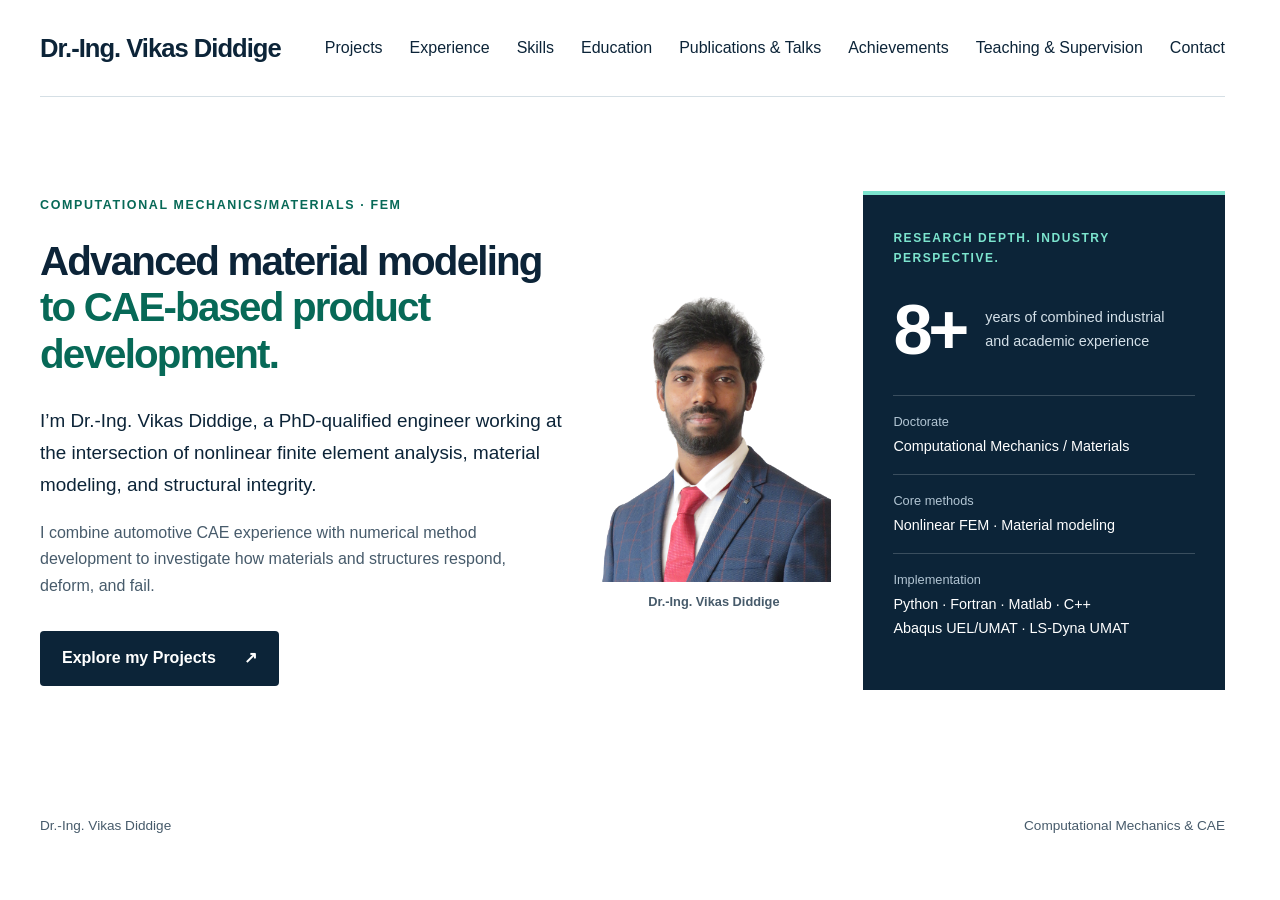
==== commit c5f0b7e4: "Add files via upload" ====
--- a/index.html
+++ b/index.html
@@ -1,51 +1,4 @@
-<!doctype html>
-<html lang="en">
-<head>
-  <meta charset="utf-8">
-  <meta name="viewport" content="width=device-width, initial-scale=1">
-  <meta name="description" content="Vikas Diddige — PhD-qualified computational mechanics and CAE engineer. Nonlinear FEM, material modelling, structural integrity and multiphysics simulation.">
-  <title>Vikas Diddige | Computational Mechanics & CAE</title>
-  <link rel="icon" type="image/svg+xml" href="data:image/svg+xml,%3Csvg xmlns='http://www.w3.org/2000/svg' viewBox='0 0 64 64'%3E%3Crect width='64' height='64' rx='12' fill='%230c2438'/%3E%3Ctext x='32' y='42' text-anchor='middle' font-family='Arial' font-size='29' font-weight='bold' fill='%237ce4ce'%3EVD%3C/text%3E%3C/svg%3E">
-  <link rel="stylesheet" href="styles.css">
-</head>
-<body>
-  <a class="skip" href="#main">Skip to content</a>
-  <header class="wrap header">
-    <a class="identity" href="#main" aria-label="Vikas Diddige home">VD<span>Vikas Diddige</span></a>
-    <nav aria-label="Main navigation"><a href="#work">Selected work</a><a href="#experience">Experience</a><a href="#expertise">Skills</a><a href="#education">Education</a><a href="#publications">Publications</a><a href="#talks">Talks</a><a href="#teaching">Teaching</a><a href="#supervision">Supervision</a><a href="#contact">Contact</a></nav>
-  </header>
-  <main id="main">
-    <section class="hero wrap" aria-labelledby="intro-title">
-      <div class="hero-copy"><p class="eyebrow">Computational mechanics/materials · FEM</p>
-      <h1 id="intro-title">Advanced material modeling<br><span>to CAE-based product development.</span></h1>
-      <p class="intro">I’m Vikas Diddige, a PhD-qualified engineer working at the intersection of nonlinear finite element analysis, material modelling, and structural integrity.</p>
-      <p class="support">I combine automotive CAE experience with numerical method development to investigate how materials and structures respond, deform, and fail.</p>
-      <div class="actions"><a class="button" href="#work">Explore my work <span aria-hidden="true">↗</span></a><a class="text-link" href="https://github.com/vikasdiddige">GitHub profile ↗</a></div></div>
-      <aside class="summary" aria-label="Professional summary"><p class="eyebrow">Research depth. Industry perspective.</p><div class="metric"><strong>8+</strong><span>years of combined industrial<br>and academic experience</span></div><div class="summary-line"><span>Doctorate</span><strong>Computational Mechanics / Materials</strong></div><div class="summary-line"><span>Core methods</span><strong>Nonlinear FEM · Constitutive modelling</strong></div><div class="summary-line"><span>Implementation</span><strong>Python · Fortran · Abaqus UEL/UMAT</strong></div><p class="opportunity">Interested in industry R&D, CAE, and simulation opportunities in Germany.</p></aside>
-    </section>
-    <section id="work" class="section wrap" aria-labelledby="work-title"><div class="section-heading"><p class="eyebrow">01 / Selected work</p><h2 id="work-title">From material behaviour<br>to structural response.</h2></div>
-      <div class="work-grid">
-        <article class="project"><p class="project-type">Doctoral research · TU Bergakademie Freiberg</p><h3>Hydrogen-assisted fracture</h3><p>Developed coupled computational models for hydrogen-assisted fracture in metallic materials, bringing diffusion, deformation, and damage into a finite element framework.</p><p class="contribution">Implemented numerical formulations in Abaqus through UEL/UMAT and Fortran.</p><ul class="tags" aria-label="Methods"><li>Phase-field fracture</li><li>Multiphysics</li><li>Abaqus</li></ul></article>
-        <article class="project"><p class="project-type">Master’s thesis · Porsche AG</p><h3>Polymer damage in crash simulation</h3><p>Developed a temperature-dependent viscoplastic damage model for polymer materials used in crash simulations.</p><p class="contribution">Worked on LS-DYNA material implementation, parameter identification, LS-OPT calibration, and experimental correlation.</p><ul class="tags" aria-label="Methods"><li>Constitutive modelling</li><li>LS-DYNA</li><li>LS-OPT</li></ul></article>
-        <article class="project"><p class="project-type">Industrial research collaboration · Sunfire GmbH</p><h3>High-temperature structural integrity</h3><p>Contributed to research on high-temperature electrolyzer components through thermo-mechanical simulation.</p><p class="contribution">Applied COMSOL Multiphysics to problems involving high-temperature material behaviour, creep, and cyclic loading.</p><ul class="tags" aria-label="Methods"><li>COMSOL</li><li>Thermo-mechanics</li><li>Creep</li></ul></article>
-        <article class="project"><p class="project-type">Personal programming project · TU Bergakademie Freiberg</p><h3>Machine learning foundations</h3><p>Built machine-learning exercises to strengthen practical understanding of regression, classification, and neural networks.</p><p class="contribution">Implemented polynomial regression, Iris dataset classification, and a two-layer neural network with ReLU and sigmoid activations.</p><ul class="tags" aria-label="Methods"><li>Python</li><li>TensorFlow</li><li>Keras</li></ul></article>
-      </div>
-    </section>
-    <section id="experience" class="section wrap" aria-labelledby="experience-title"><div class="section-heading"><p class="eyebrow">02 / Experience</p><h2 id="experience-title">An industry and research foundation.</h2><p class="section-subheading">Applied computational mechanics and automotive CAE across materials, structural integrity, and vehicle development.</p></div><div class="experience-list">
-      <article class="experience"><div><h3>TU Bergakademie Freiberg</h3><p class="role">Research Associate / Doctoral Researcher</p><p class="experience-dates">Jan 2022 — Mar 2026</p></div><ul class="experience-highlights"><li><strong>Multiphysics modelling:</strong> Developed coupled diffusion–deformation–damage models for hydrogen-assisted fracture in metallic materials.</li><li><strong>Finite element implementation:</strong> Created Abaqus UMAT and UEL subroutines for highly non-linear chemo-mechanical fracture simulations.</li><li><strong>Simulation automation:</strong> Built Python workflows for parameter studies, output processing, and reproducible post-processing.</li><li><strong>Industrial collaboration:</strong> Assessed strength and creep behaviour of high-temperature electrolyser components with Sunfire GmbH.</li><li><strong>Tools:</strong> Abaqus, COMSOL Multiphysics, Fortran, Python, MATLAB, Linux, Git.</li></ul></article>
-      <article class="experience"><div><h3>Porsche AG</h3><p class="role">Research Intern & Master’s Thesis Student · CAE Crash</p><p class="experience-dates">May 2020 — Aug 2021</p></div><ul class="experience-highlights"><li><strong>Material modelling:</strong> Developed a temperature-dependent viscoplastic damage model for polymer components in crash applications.</li><li><strong>Solver implementation:</strong> Implemented the constitutive model as a user material subroutine in LS-DYNA.</li><li><strong>Calibration and validation:</strong> Performed parameter identification and calibrated the model against experimental data across loading and temperature conditions.</li><li><strong>Result evaluation:</strong> Analysed stress, strain, deformation, temperature response, and damage evolution in specimen-level simulations.</li><li><strong>Tools:</strong> LS-DYNA, LS-OPT, ANSA, LS-PrePost, Animator.</li></ul></article>
-      <article class="experience"><div><h3>Renault Nissan</h3><p class="role">Product Development Engineer · Full-Vehicle CAE</p><p class="experience-dates">Jan 2018 — Jul 2018</p></div><ul class="experience-highlights"><li><strong>Vehicle structural analysis:</strong> Performed full-vehicle and subsystem finite element analysis for automotive body development.</li><li><strong>Performance assessment:</strong> Evaluated structural strength, stiffness, durability, hook-towing strength, jack-up strength, and torsional performance.</li><li><strong>Design support:</strong> Identified critical structural regions and recommended design improvements from simulation results.</li><li><strong>Engineering collaboration:</strong> Worked with Renault and Nissan engineering teams in France and Japan to improve vehicle-body performance.</li><li><strong>Tools:</strong> Abaqus.</li></ul></article>
-      <article class="experience"><div><h3>Tata Engineering Services / General Motors</h3><p class="role">Product Development Engineer · Component-Level CAE</p><p class="experience-dates">Jul 2015 — Dec 2017</p></div><ul class="experience-highlights"><li><strong>Model preparation:</strong> Created finite element models and assemblies for automotive electrical brackets, sheet-metal parts, and battery modules.</li><li><strong>Structural simulation:</strong> Performed static, dynamic, vibration, and durability analysis under pothole, crash, and random-vibration loading.</li><li><strong>Fatigue and dynamics:</strong> Conducted PSD-based fatigue assessment and modal analysis to evaluate resonance risk.</li><li><strong>Lightweighting:</strong> Applied gauge optimisation to reduce component weight while maintaining structural performance.</li><li><strong>Tools:</strong> Abaqus, HyperMesh, ANSA, HyperView, nCode, OptiStruct.</li></ul></article>
-    </div></section>
-    <section id="expertise" class="section wrap" aria-labelledby="expertise-title"><div class="section-heading"><p class="eyebrow">03 / Technical skills</p><h2 id="expertise-title">Simulation tools and numerical development.</h2></div><div class="technical-grid"><article class="skill-group"><h3>FE solvers</h3><ul class="skill-list"><li>Abaqus</li><li>COMSOL</li><li>ANSYS</li><li>LS-DYNA</li><li>Nastran</li><li>nCode</li></ul></article><article class="skill-group"><h3>FE pre- & post-processing</h3><ul class="skill-list"><li>Abaqus/CAE</li><li>ANSA</li><li>LS-PrePost</li><li>Animator</li><li>HyperWorks</li><li>HyperMesh</li><li>HyperView</li></ul></article><article class="skill-group"><h3>Optimisation</h3><ul class="skill-list"><li>LS-OPT</li><li>OptiStruct</li></ul></article><article class="skill-group"><h3>Programming</h3><ul class="skill-list"><li>Fortran</li><li>Python</li><li>MATLAB</li><li>C</li><li>C++</li></ul></article><article class="skill-group"><h3>Engineering & research tools</h3><ul class="skill-list"><li>SolidWorks</li><li>LaTeX</li><li>Linux</li><li>Git</li><li>Microsoft Office</li></ul></article></div></section>
-    <section id="education" class="section wrap" aria-labelledby="education-title"><div class="section-heading"><p class="eyebrow">04 / Education</p><h2 id="education-title">A foundation in mechanics and materials.</h2></div><div class="education-timeline"><article class="education-item"><p class="education-years">Jan 2022 — Mar 2026</p><div class="education-detail"><p class="degree">PhD</p><h3>Computational Mechanics / Materials</h3><p>TU Bergakademie Freiberg, Germany</p><p class="education-focus">Nonlinear finite element methods, phase-field fracture, hydrogen embrittlement, and coupled diffusion–deformation–damage modelling.</p></div></article><article class="education-item"><p class="education-years">Oct 2018 — Sep 2021</p><div class="education-detail"><p class="degree">MSc</p><h3>Computational Materials Science</h3><p>TU Bergakademie Freiberg, Germany</p><p class="education-focus">Master’s thesis completed at Porsche AG: temperature-dependent viscoplastic damage modelling for polymers used in crash simulation.</p></div></article><article class="education-item"><p class="education-years">Jun 2011 — Jun 2015</p><div class="education-detail"><p class="degree">BTech</p><h3>Mechanical Engineering</h3><p>SASTRA University, Thanjavur, India</p><p class="education-focus">Foundation in mechanical engineering, structural mechanics, and engineering simulation.</p></div></article></div></section>
-    <section id="publications" class="section wrap" aria-labelledby="publications-title"><div class="section-heading"><p class="eyebrow">05 / Publications</p><h2 id="publications-title">Research on hydrogen-promoted fracture.</h2></div><div class="publication-list"><article class="publication"><p class="publication-year">2026</p><div><p class="publication-status">Manuscript in review</p><h3>A unified phase-field framework for hydrogen-promoted fracture across the ductile-to-brittle transition</h3><p>V. Diddige, S. Roth, and B. Kiefer</p></div></article><article class="publication"><p class="publication-year">2025</p><div><p class="publication-status">Journal article · Computer Methods in Applied Mechanics and Engineering</p><h3>Phase-field modeling of hydrogen-promoted fracture: Natural incorporation of hydrostatic stress dependencies via a chemical potential-based variational formulation</h3><p>V. Diddige, S. Roth, and B. Kiefer · Volume 445, 118143 · Elsevier</p><a class="publisher-link" href="https://www.sciencedirect.com/science/article/pii/S0045782525004153" target="_blank" rel="noreferrer">View at publisher <span aria-hidden="true">↗</span></a></div></article><article class="publication"><p class="publication-year">2024</p><div><p class="publication-status">Conference proceedings · PAMM</p><h3>A phase-field model for hydrogen-promoted fracture based on a mixed rate-type variational setting</h3><p>V. Diddige, A. Seupel, S. Roth, and B. Kiefer · Volume 24, e202300237 · Wiley</p><a class="publisher-link" href="https://onlinelibrary.wiley.com/doi/full/10.1002/pamm.202300237" target="_blank" rel="noreferrer">View at publisher <span aria-hidden="true">↗</span></a></div></article></div></section>
-    <section id="talks" class="section wrap" aria-labelledby="talks-title"><div class="section-heading"><p class="eyebrow">06 / Conference talks</p><h2 id="talks-title">Presenting computational mechanics research.</h2></div><div class="talk-list"><article class="talk"><p class="talk-year">2026</p><div><p class="talk-event">96th GAMM Annual Meeting · Stuttgart, Germany</p><p class="achievement-label">Section Keynote Speaker</p><h3>Phase-field modeling of hydrogen-promoted ductile-to-brittle transition fracture: A chemical potential-based approach</h3><p>16–20 March 2026</p></div></article><article class="talk"><p class="talk-year">2026</p><div><p class="talk-event">11th GAMM Workshop on Phase-Field Modeling · Freiberg, Germany</p><h3>Hydrogen-promoted phase-field ductile-to-brittle transition fracture</h3><p>25–27 February 2026</p></div></article><article class="talk"><p class="talk-year">2025</p><div><p class="talk-event">22nd International Conference on Fracture, Damage, and Structural Health Monitoring · Rhodes, Greece</p><h3>A unified chemical potential-based framework for hydrogen-promoted phase-field brittle and ductile fracture</h3><p>22–24 September 2025</p></div></article><article class="talk"><p class="talk-year">2024</p><div><p class="talk-event">19th European Mechanics of Materials Conference · Madrid, Spain</p><h3>A multi-field mixed incremental variational framework for phase-field modeling of hydrogen-promoted fracture</h3><p>29–31 May 2024</p></div></article><article class="talk"><p class="talk-year">2023</p><div><p class="talk-event">93rd GAMM Annual Meeting · Dresden, Germany</p><h3>A phase-field model for hydrogen-promoted fracture based on a mixed rate-type variational setting</h3><p>30 May–2 June 2023</p></div></article></div></section>
-    <section id="teaching" class="section wrap" aria-labelledby="teaching-title"><div class="section-heading"><p class="eyebrow">07 / Teaching</p><h2 id="teaching-title">Teaching finite element methods.</h2><p class="section-subheading">Exercise instruction in core and non-linear finite element methods.</p></div><div class="teaching-grid"><article class="teaching-item"><p class="teaching-type">Teaching activity</p><h3>Introduction to the finite element method</h3><p>The course gives a concise introduction to the fundamental principles of the Finite Element Method, with particular application to linear partial differential equations relevant in solid mechanics.</p><p>It covers strong and weak forms of equilibrium equations, spatial discretization and shape functions, assembly operations, and boundary conditions. The method is applied to one- and two-dimensional quasistatic boundary-value problems, with an outlook on physically non-linear problems.</p><p>Exercises use SIMULIA Abaqus FEA to obtain approximate solutions to well-known strength-of-materials problems.</p></article><article class="teaching-item"><p class="teaching-type">Teaching activity</p><h3>Non-linear finite element methods</h3><p>The course focuses on applying the Finite Element Method to physically non-linear boundary-value problems.</p><p>It also includes introductory lectures on thermo-mechanical coupling and discusses the application of the FEM to dynamical problems.</p></article></div></section>
-    <section id="supervision" class="section wrap" aria-labelledby="supervision-title"><div class="section-heading"><p class="eyebrow">08 / Supervised projects</p><h2 id="supervision-title">Mentoring research and programming projects.</h2><p class="section-subheading">Guidance in numerical modelling, finite element implementation, and scientific programming.</p></div><div class="supervision-grid"><article class="supervision-item"><p class="supervision-year">2024</p><div><p class="supervision-type">Master’s thesis</p><h3>Phase-field model for ductile fracture in elastoplastic solids</h3><p>Supervised the development and finite element implementation of a phase-field model for ductile fracture in elastoplastic solids.</p></div></article><article class="supervision-item"><p class="supervision-year">2022</p><div><p class="supervision-type">Programming project</p><h3>Finite-deformation phase-field fracture</h3><p>Guided the numerical modelling and scientific programming work for a finite-deformation phase-field fracture project.</p></div></article><article class="supervision-item"><p class="supervision-year">2022</p><div><p class="supervision-type">Programming project</p><h3>Isogeometric analysis of phase-field fracture</h3><p>Guided a project applying isogeometric analysis to phase-field fracture modelling.</p></div></article><article class="supervision-item"><p class="supervision-year">2022</p><div><p class="supervision-type">Programming project</p><h3>Phase-field model for dynamic fracture</h3><p>Guided the development and numerical implementation of a phase-field model for dynamic fracture.</p></div></article></div></section>
-    <section id="contact" class="contact"><div class="wrap contact-inner"><div><p class="eyebrow">09 / Let’s connect</p><h2>Let’s talk engineering.</h2><p>Interested in R&D, CAE, and simulation roles in Germany.<br>Open to relocation within Germany.</p><p class="languages">English: full professional proficiency · German: intermediate (approximately B1)</p></div><div class="contact-links"><a class="button" href="mailto:vikas.diddige93@gmail.com">Email me <span aria-hidden="true">↗</span></a><p><a href="mailto:vikas.diddige93@gmail.com">vikas.diddige93@gmail.com</a><br><a href="https://www.linkedin.com/in/vikas-diddige/">LinkedIn ↗</a></p></div></div></section>
-  </main>
-  <footer class="wrap footer"><span>Vikas Diddige</span><span>Computational Mechanics & CAE</span><a href="#main">Back to top ↑</a></footer>
-</body>
-</html>
+<!doctype html><html lang="en"><head><meta charset="utf-8"><meta name="viewport" content="width=device-width,initial-scale=1"><title>Dr.-Ing. Vikas Diddige | Computational Mechanics & CAE</title><link rel="stylesheet" href="styles.css"></head><body><header class="wrap header"><a class="identity" href="index.html">Dr.-Ing. Vikas Diddige</a><nav><a href="work.html">Projects</a><a href="experience.html">Experience</a><a href="skills.html">Skills</a><a href="education.html">Education</a><a href="publications.html">Publications &amp; Talks</a><a href="achievements.html">Achievements</a><a href="teaching.html">Teaching &amp; Supervision</a><a href="contact.html">Contact</a></nav></header><main><section class="hero wrap"><div class="hero-copy"><p class="eyebrow">Computational mechanics/materials · FEM</p><h1>Advanced material modeling<br><span>to CAE-based product development.</span></h1><p class="intro">I’m Dr.-Ing. Vikas Diddige, a PhD-qualified engineer working at the intersection of nonlinear finite element analysis, material modeling, and structural integrity.</p><p class="support">I combine automotive CAE experience with numerical method development to investigate how materials and structures respond, deform, and fail.</p><div class="actions"><a class="button" href="work.html">Explore my Projects <span>↗</span></a></div></div><figure class="hero-photo"><img src="assets/vikas-diddige.png" alt="Dr.-Ing. Vikas Diddige"><figcaption>Dr.-Ing. Vikas Diddige</figcaption></figure><aside class="summary"><p class="eyebrow">Research depth. Industry perspective.</p><div class="metric"><strong>8+</strong><span>years of combined industrial<br>and academic experience</span></div><div class="summary-line"><span>Doctorate</span><strong>Computational Mechanics / Materials</strong></div><div class="summary-line"><span>Core methods</span><strong>Nonlinear FEM · Material modeling</strong></div><div class="summary-line"><span>Implementation</span><strong>Python · Fortran · Matlab · C++<br>Abaqus UEL/UMAT · LS-Dyna UMAT</strong></div></aside></section></main><footer class="wrap footer"><span>Dr.-Ing. Vikas Diddige</span><span>Computational Mechanics & CAE</span></footer></body></html>
 
+
+
--- a/styles.css
+++ b/styles.css
@@ -3,3 +3,11 @@
 .contact-links p{margin:16px 0 0;overflow-wrap:anywhere}.contact-links{min-width:0}.section-subheading{max-width:690px;color:var(--muted);margin-bottom:0}.experience-highlights{margin:0;padding-left:1.2rem;color:var(--muted)}.experience-highlights li{padding-left:.15rem}.experience-highlights li+li{margin-top:7px}.work-grid{grid-template-columns:repeat(auto-fit,minmax(240px,1fr))}.teaching-grid{display:grid;grid-template-columns:repeat(2,1fr);gap:26px;max-width:800px}.teaching-item{background:var(--soft);padding:29px 25px;border-top:2px solid var(--ink)}.teaching-item p,.teaching-item ul{color:var(--muted)}.teaching-item ul{margin:0;padding-left:1.2rem}.teaching-item li+li{margin-top:8px}.teaching-type,.supervision-type{color:var(--accent)!important;font-size:.8rem;font-weight:700;letter-spacing:.1em;text-transform:uppercase}.supervision-grid{max-width:980px}.supervision-item{display:grid;grid-template-columns:150px 1fr;gap:30px;padding:27px 0;border-top:1px solid var(--line)}.supervision-year{color:var(--accent);font-weight:700;margin:0}.supervision-item h3{font-size:1.2rem;margin-bottom:9px}.supervision-item div>p:last-child{color:var(--muted);font-size:.94rem;margin-bottom:0}.header{position:sticky;top:0;z-index:10;background:var(--paper)}@media(max-width:760px){.teaching-grid,.supervision-item{grid-template-columns:1fr}.supervision-item{gap:6px}}
 .expertise-grid{grid-template-columns:1fr 1fr;max-width:770px}.technical-grid{display:grid;grid-template-columns:repeat(3,1fr);gap:20px}.skill-group{background:var(--soft);padding:25px 23px;border-top:2px solid var(--ink)}.skill-group h3{font-size:1.05rem}.skill-list{list-style:none;margin:0;padding:0;display:flex;flex-wrap:wrap;gap:7px}.skill-list li{font-size:.83rem;border:1px solid #bcccd5;border-radius:3px;padding:3px 8px;color:var(--muted)}.education-timeline{position:relative;max-width:980px}.education-timeline::before{content:"";position:absolute;top:0;bottom:0;left:180px;width:1px;background:var(--line)}.education-item{display:grid;grid-template-columns:150px 1fr;gap:30px;position:relative;padding:0 0 37px}.education-item::before{content:"";position:absolute;left:174px;top:7px;width:13px;height:13px;border-radius:50%;background:var(--accent);border:3px solid var(--paper);box-shadow:0 0 0 1px var(--accent)}.education-item:last-child{padding-bottom:0}.education-years{color:var(--accent)!important;font-size:.83rem;font-weight:700;line-height:1.35;margin:0;text-align:right}.education-detail{padding:0 0 0 26px}.education-item p{color:var(--muted)}.education-item .degree{color:var(--accent);font-size:.8rem;font-weight:700;letter-spacing:.12em;text-transform:uppercase;margin-bottom:8px}.education-item h3{margin-bottom:6px}.education-focus{font-size:.94rem;margin-bottom:0}.publication-list,.talk-list{max-width:980px}.publication,.talk{display:grid;grid-template-columns:150px 1fr;gap:30px;padding:27px 0;border-top:1px solid var(--line)}.publication-year,.talk-year{color:var(--accent);font-weight:700;margin:0}.publication-status,.talk-event{font-size:.8rem;text-transform:uppercase;letter-spacing:.1em;color:var(--accent)!important;font-weight:700;margin-bottom:8px!important}.publication h3,.talk h3{font-size:1.2rem;margin-bottom:9px}.publication div>p:last-child,.talk div>p:last-child{color:var(--muted);font-size:.94rem;margin-bottom:0}.publisher-link{display:inline-block;margin-top:12px;color:var(--accent);font-size:.9rem;font-weight:700}.publisher-link:hover{color:var(--ink)}.achievement-label{display:inline-block;margin:0 0 12px!important;padding:3px 9px;border-radius:3px;background:var(--accent);color:white!important;font-size:.76rem!important;font-weight:700;letter-spacing:.1em;text-transform:uppercase}@media(max-width:760px){.technical-grid{grid-template-columns:1fr}.education-timeline::before{left:6px}.education-item{grid-template-columns:1fr;gap:8px;padding-left:30px}.education-item::before{left:0;top:5px}.education-years{text-align:left}.education-detail{padding:0}.publication,.talk{grid-template-columns:1fr;gap:6px}.publication-year,.talk-year{font-size:.9rem}}
 .experience-dates{display:inline-block;margin-top:8px!important;padding:3px 8px;border-radius:3px;background:#d9f2ec;color:var(--accent)!important;font-size:.82rem;font-weight:700}.experience h3{color:var(--accent)}
+.page-section{min-height:calc(100vh - 100px)}.page-contact{min-height:calc(100vh - 100px);margin-top:0;display:flex;align-items:center}
+.identity span{font-size:1.15rem}.header nav a{font-size:1rem}.hero{grid-template-columns:minmax(0,1.45fr) minmax(190px,.65fr) minmax(260px,1fr);gap:32px}.hero-photo{margin:0;text-align:center}.hero-photo img{display:block;width:100%;max-width:260px;aspect-ratio:3/4;object-fit:cover;object-position:center top;margin:0 auto}.hero-photo figcaption{margin-top:9px;color:var(--muted);font-size:.8rem;font-weight:600}@media(max-width:1000px){.hero{grid-template-columns:1fr 1fr}.hero-copy{grid-column:1/-1}.hero-photo{justify-self:center}.header nav a{font-size:.95rem}}@media(max-width:760px){.hero{grid-template-columns:1fr}.hero-copy{grid-column:auto}.hero-photo{max-width:240px}.header nav a{font-size:.95rem}}
+.projects-stack{display:grid;gap:32px;max-width:980px}.project-panel{display:grid;grid-template-columns:minmax(0,1.35fr) minmax(260px,.65fr);gap:34px;padding:34px;background:var(--soft);border-top:3px solid var(--ink)}.project-panel.featured{border-top-color:var(--accent)}.project-panel h2{font-size:clamp(1.6rem,2.5vw,2.2rem);margin-bottom:14px}.project-panel p{color:var(--muted)}.project-panel .project-type{min-height:0;margin-bottom:12px}.project-highlights{margin:18px 0 0;padding-left:1.2rem;color:var(--muted)}.project-highlights li+li{margin-top:8px}.project-highlights strong{color:var(--ink)}.project-sidebar{border-left:1px solid var(--line);padding-left:28px}.project-sidebar h3{font-size:1rem;margin-bottom:10px}.project-sidebar .tags{margin:0 0 22px;padding:0}.implementation-note{font-size:.92rem;line-height:1.55;margin:0}.implementation-note strong{color:var(--accent)}@media(max-width:760px){.project-panel{grid-template-columns:1fr;padding:25px 20px}.project-sidebar{border-left:0;border-top:1px solid var(--line);padding:22px 0 0}}
+.projects-stack .project-panel:nth-child(1){order:4}.projects-stack .project-panel:nth-child(2){order:3}.projects-stack .project-panel:nth-child(3){order:1}.projects-stack .project-panel:nth-child(4){order:2}.projects-stack .project-panel:nth-child(5){order:5}.projects-stack .project-panel:nth-child(6){order:7}.projects-stack .project-panel:nth-child(7){order:8}.projects-stack .project-panel:nth-child(8){order:9}.projects-stack .project-panel:nth-child(9){order:6}.projects-stack .project-panel:nth-child(10){order:10}
+html{scrollbar-gutter:stable}@supports not (scrollbar-gutter:stable){html{overflow-y:scroll}}
+.supervision-section{margin-top:62px;padding-top:52px;border-top:1px solid var(--line)}.supervision-section h2{font-size:clamp(1.6rem,2.5vw,2.2rem)}
+.research-subsection+.research-subsection{margin-top:62px;padding-top:52px;border-top:1px solid var(--line)}
+.achievement-list{max-width:980px}.achievement-item{display:grid;grid-template-columns:150px 1fr;gap:30px;padding:27px 0;border-top:1px solid var(--line)}.achievement-year{color:var(--accent)!important;font-weight:700;margin:0}.achievement-type{font-size:.8rem;text-transform:uppercase;letter-spacing:.1em;color:var(--accent)!important;font-weight:700;margin-bottom:8px!important}.achievement-item h2{font-size:1.7rem;margin-bottom:10px}.achievement-item div>p{color:var(--muted)}.achievement-date{font-weight:700}@media(max-width:760px){.achievement-item{grid-template-columns:1fr;gap:6px}.achievement-year{font-size:.9rem}}
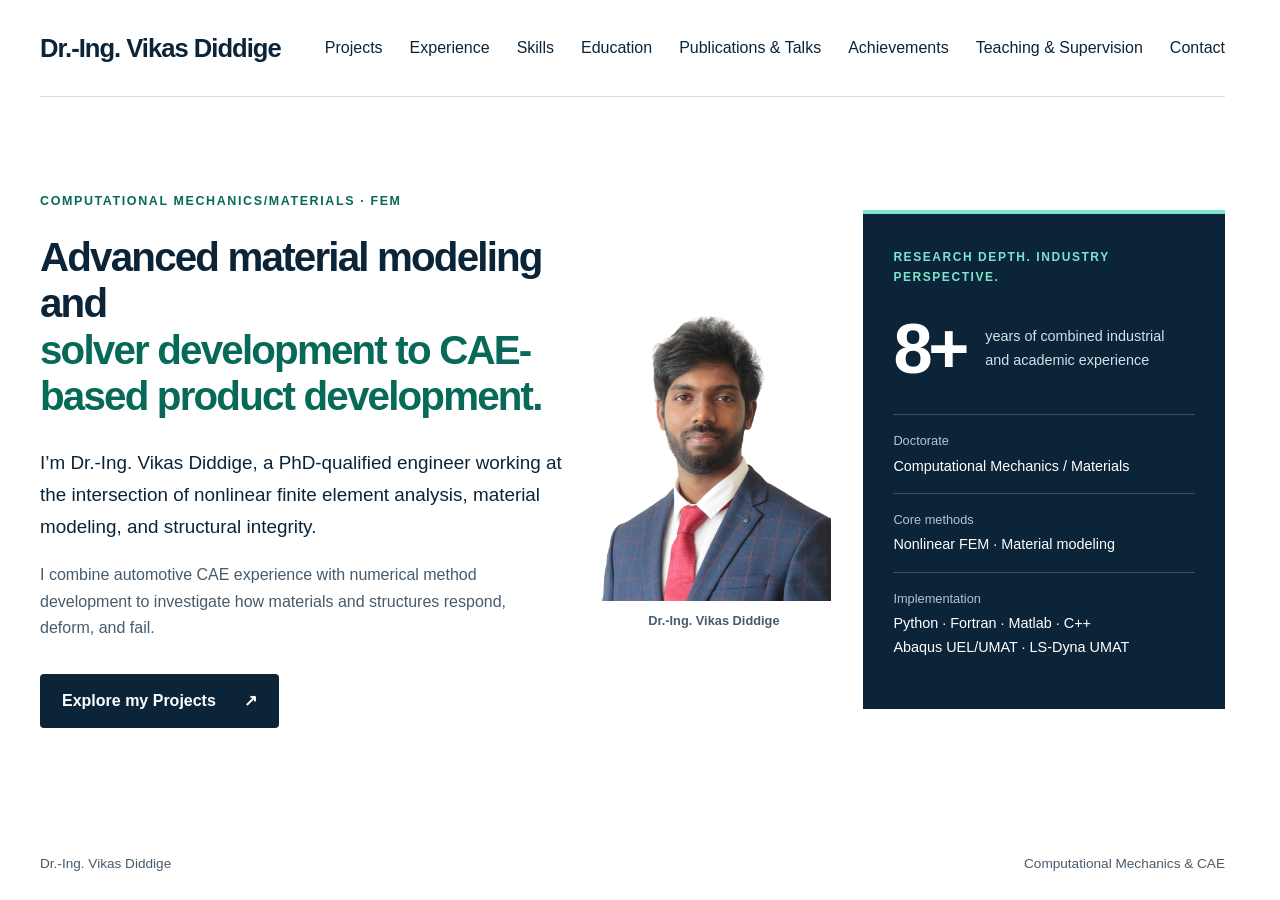
==== commit cb0711ce: "Add files via upload" ====
--- a/index.html
+++ b/index.html
@@ -1,4 +1,4 @@
-<!doctype html><html lang="en"><head><meta charset="utf-8"><meta name="viewport" content="width=device-width,initial-scale=1"><title>Dr.-Ing. Vikas Diddige | Computational Mechanics & CAE</title><link rel="stylesheet" href="styles.css"></head><body><header class="wrap header"><a class="identity" href="index.html">Dr.-Ing. Vikas Diddige</a><nav><a href="work.html">Projects</a><a href="experience.html">Experience</a><a href="skills.html">Skills</a><a href="education.html">Education</a><a href="publications.html">Publications &amp; Talks</a><a href="achievements.html">Achievements</a><a href="teaching.html">Teaching &amp; Supervision</a><a href="contact.html">Contact</a></nav></header><main><section class="hero wrap"><div class="hero-copy"><p class="eyebrow">Computational mechanics/materials · FEM</p><h1>Advanced material modeling<br><span>to CAE-based product development.</span></h1><p class="intro">I’m Dr.-Ing. Vikas Diddige, a PhD-qualified engineer working at the intersection of nonlinear finite element analysis, material modeling, and structural integrity.</p><p class="support">I combine automotive CAE experience with numerical method development to investigate how materials and structures respond, deform, and fail.</p><div class="actions"><a class="button" href="work.html">Explore my Projects <span>↗</span></a></div></div><figure class="hero-photo"><img src="assets/vikas-diddige.png" alt="Dr.-Ing. Vikas Diddige"><figcaption>Dr.-Ing. Vikas Diddige</figcaption></figure><aside class="summary"><p class="eyebrow">Research depth. Industry perspective.</p><div class="metric"><strong>8+</strong><span>years of combined industrial<br>and academic experience</span></div><div class="summary-line"><span>Doctorate</span><strong>Computational Mechanics / Materials</strong></div><div class="summary-line"><span>Core methods</span><strong>Nonlinear FEM · Material modeling</strong></div><div class="summary-line"><span>Implementation</span><strong>Python · Fortran · Matlab · C++<br>Abaqus UEL/UMAT · LS-Dyna UMAT</strong></div></aside></section></main><footer class="wrap footer"><span>Dr.-Ing. Vikas Diddige</span><span>Computational Mechanics & CAE</span></footer></body></html>
+<!doctype html><html lang="en"><head><meta charset="utf-8"><meta name="viewport" content="width=device-width,initial-scale=1"><title>Dr.-Ing. Vikas Diddige | Computational Mechanics & CAE</title><link rel="stylesheet" href="styles.css"></head><body><header class="wrap header"><a class="identity" href="index.html">Dr.-Ing. Vikas Diddige</a><nav><a href="work.html">Projects</a><a href="experience.html">Experience</a><a href="skills.html">Skills</a><a href="education.html">Education</a><a href="publications.html">Publications &amp; Talks</a><a href="achievements.html">Achievements</a><a href="teaching.html">Teaching &amp; Supervision</a><a href="contact.html">Contact</a></nav></header><main><section class="hero wrap"><div class="hero-copy"><p class="eyebrow">Computational mechanics/materials · FEM</p><h1>Advanced material modeling and<br><span>solver development to CAE-based product development.</span></h1><p class="intro">I’m Dr.-Ing. Vikas Diddige, a PhD-qualified engineer working at the intersection of nonlinear finite element analysis, material modeling, and structural integrity.</p><p class="support">I combine automotive CAE experience with numerical method development to investigate how materials and structures respond, deform, and fail.</p><div class="actions"><a class="button" href="work.html">Explore my Projects <span>↗</span></a></div></div><figure class="hero-photo"><img src="assets/vikas-diddige.png" alt="Dr.-Ing. Vikas Diddige"><figcaption>Dr.-Ing. Vikas Diddige</figcaption></figure><aside class="summary"><p class="eyebrow">Research depth. Industry perspective.</p><div class="metric"><strong>8+</strong><span>years of combined industrial<br>and academic experience</span></div><div class="summary-line"><span>Doctorate</span><strong>Computational Mechanics / Materials</strong></div><div class="summary-line"><span>Core methods</span><strong>Nonlinear FEM · Material modeling</strong></div><div class="summary-line"><span>Implementation</span><strong>Python · Fortran · Matlab · C++<br>Abaqus UEL/UMAT · LS-Dyna UMAT</strong></div></aside></section></main><footer class="wrap footer"><span>Dr.-Ing. Vikas Diddige</span><span>Computational Mechanics & CAE</span></footer></body></html>
 
 
 
